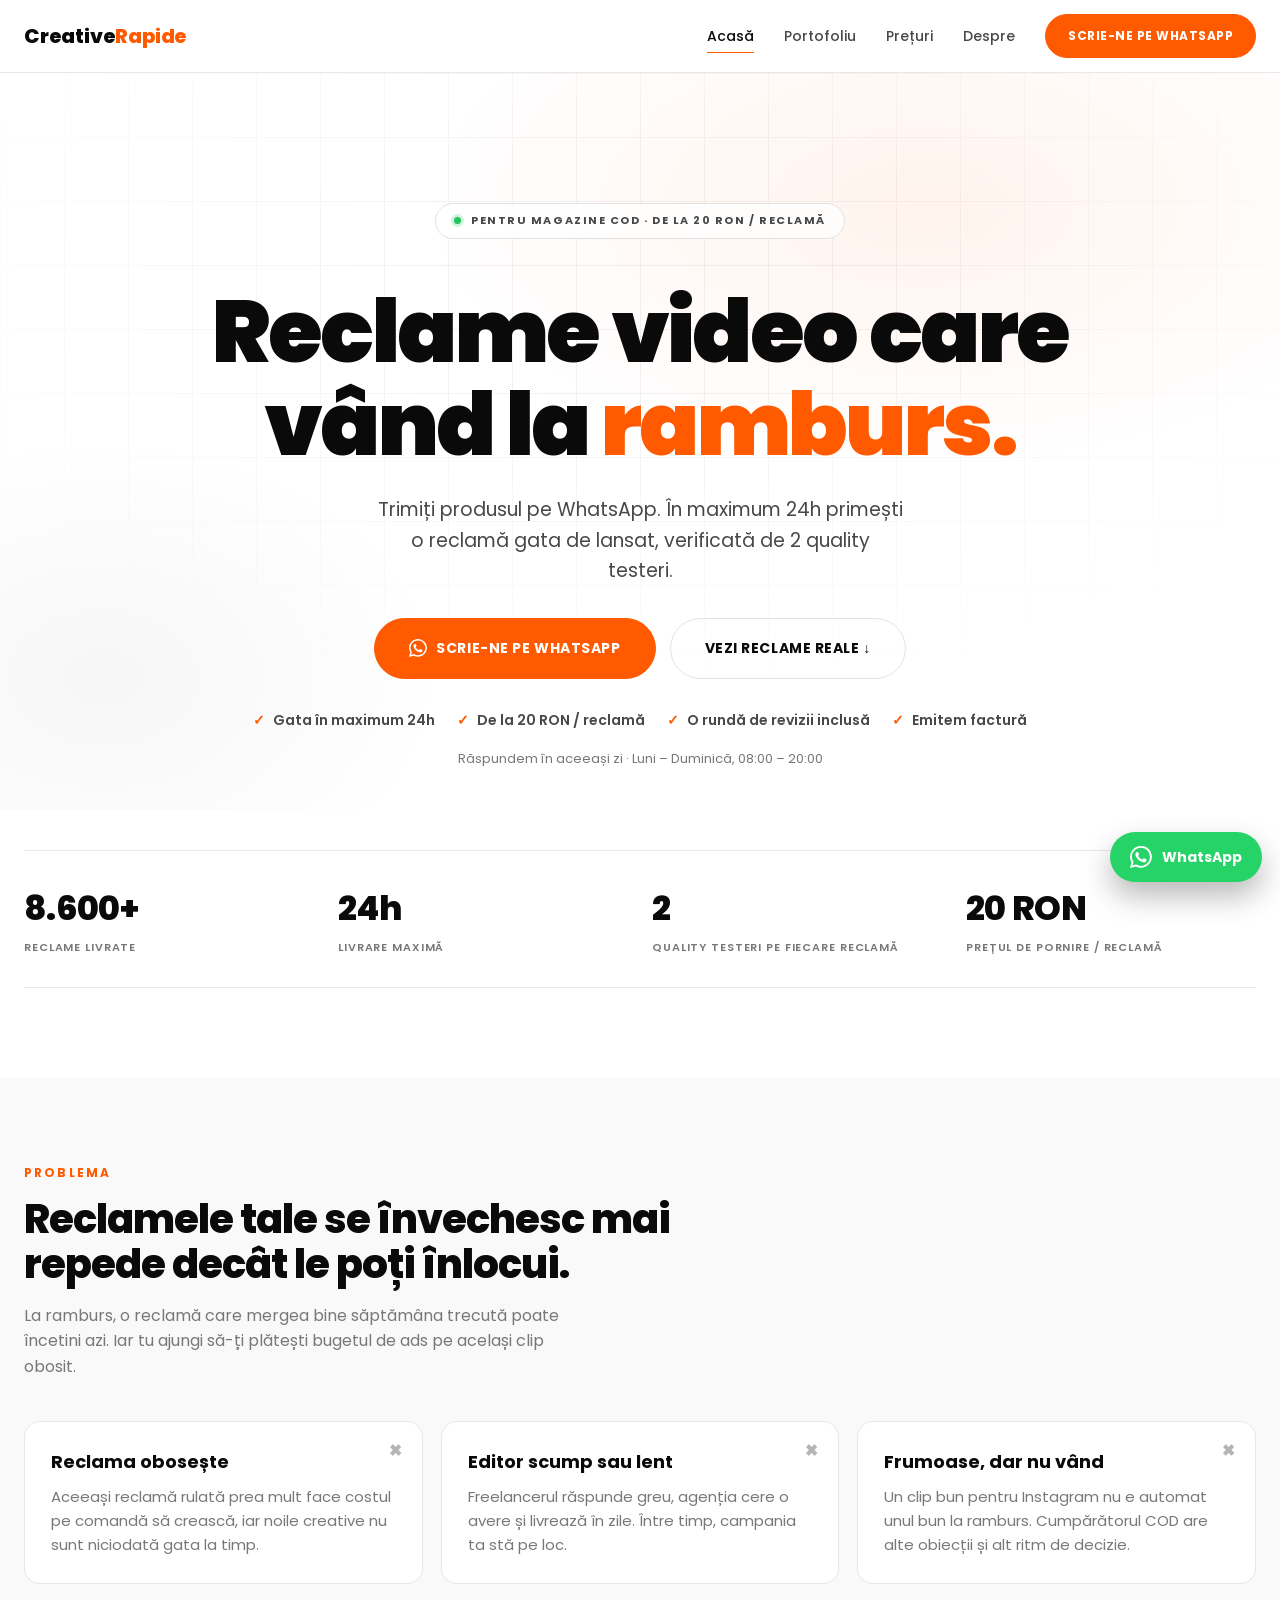
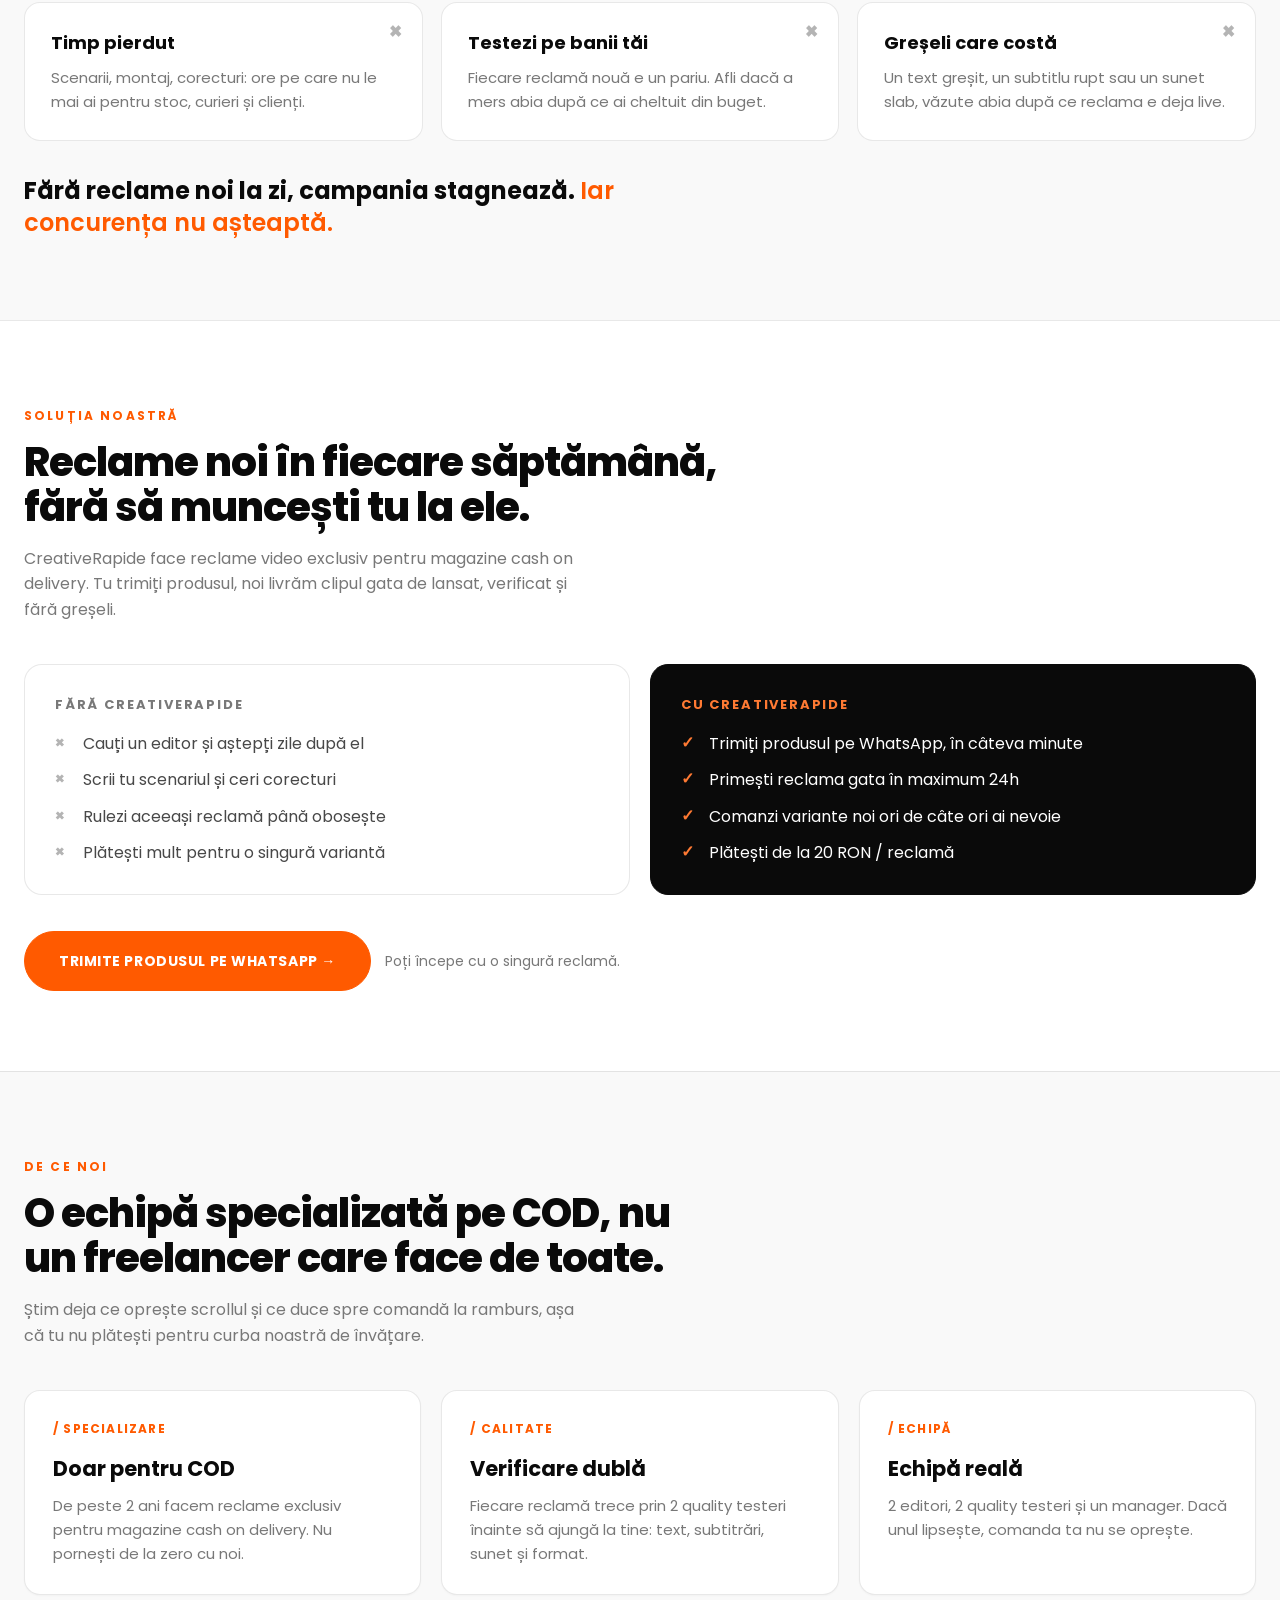
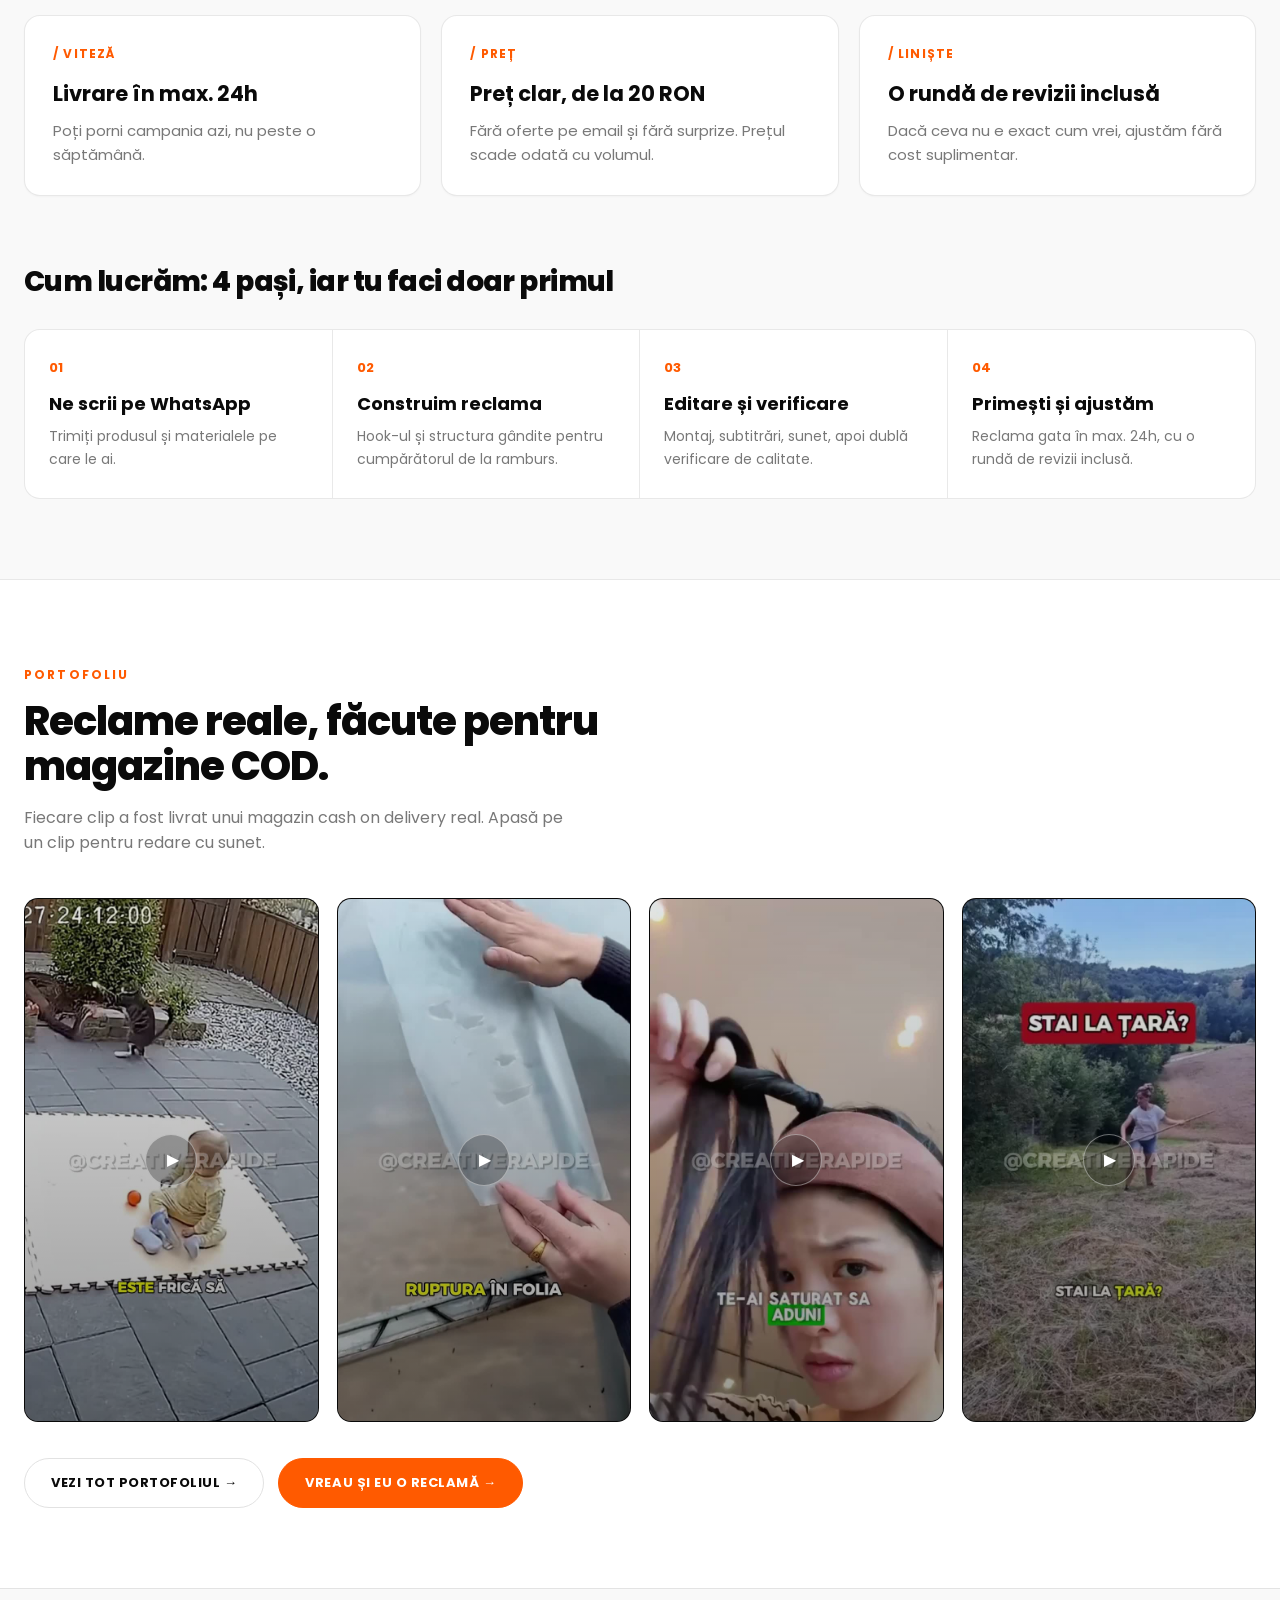
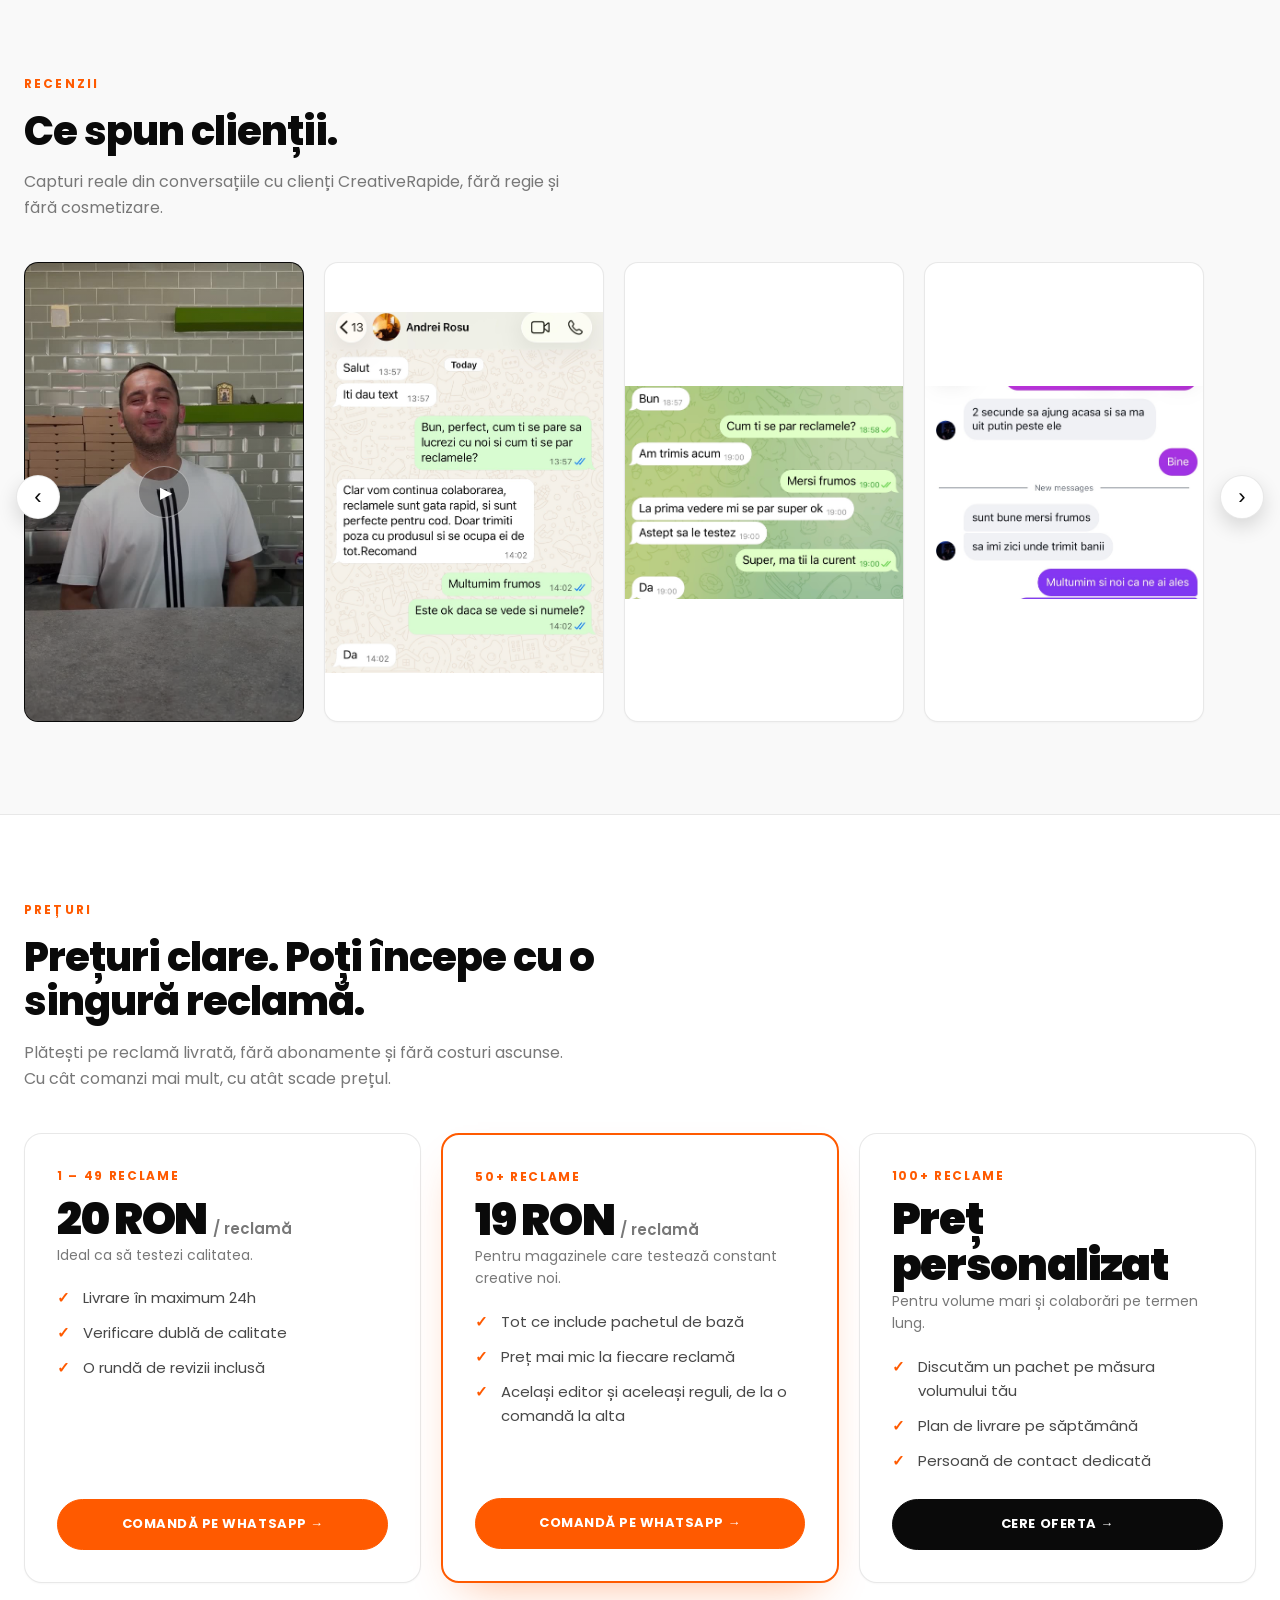
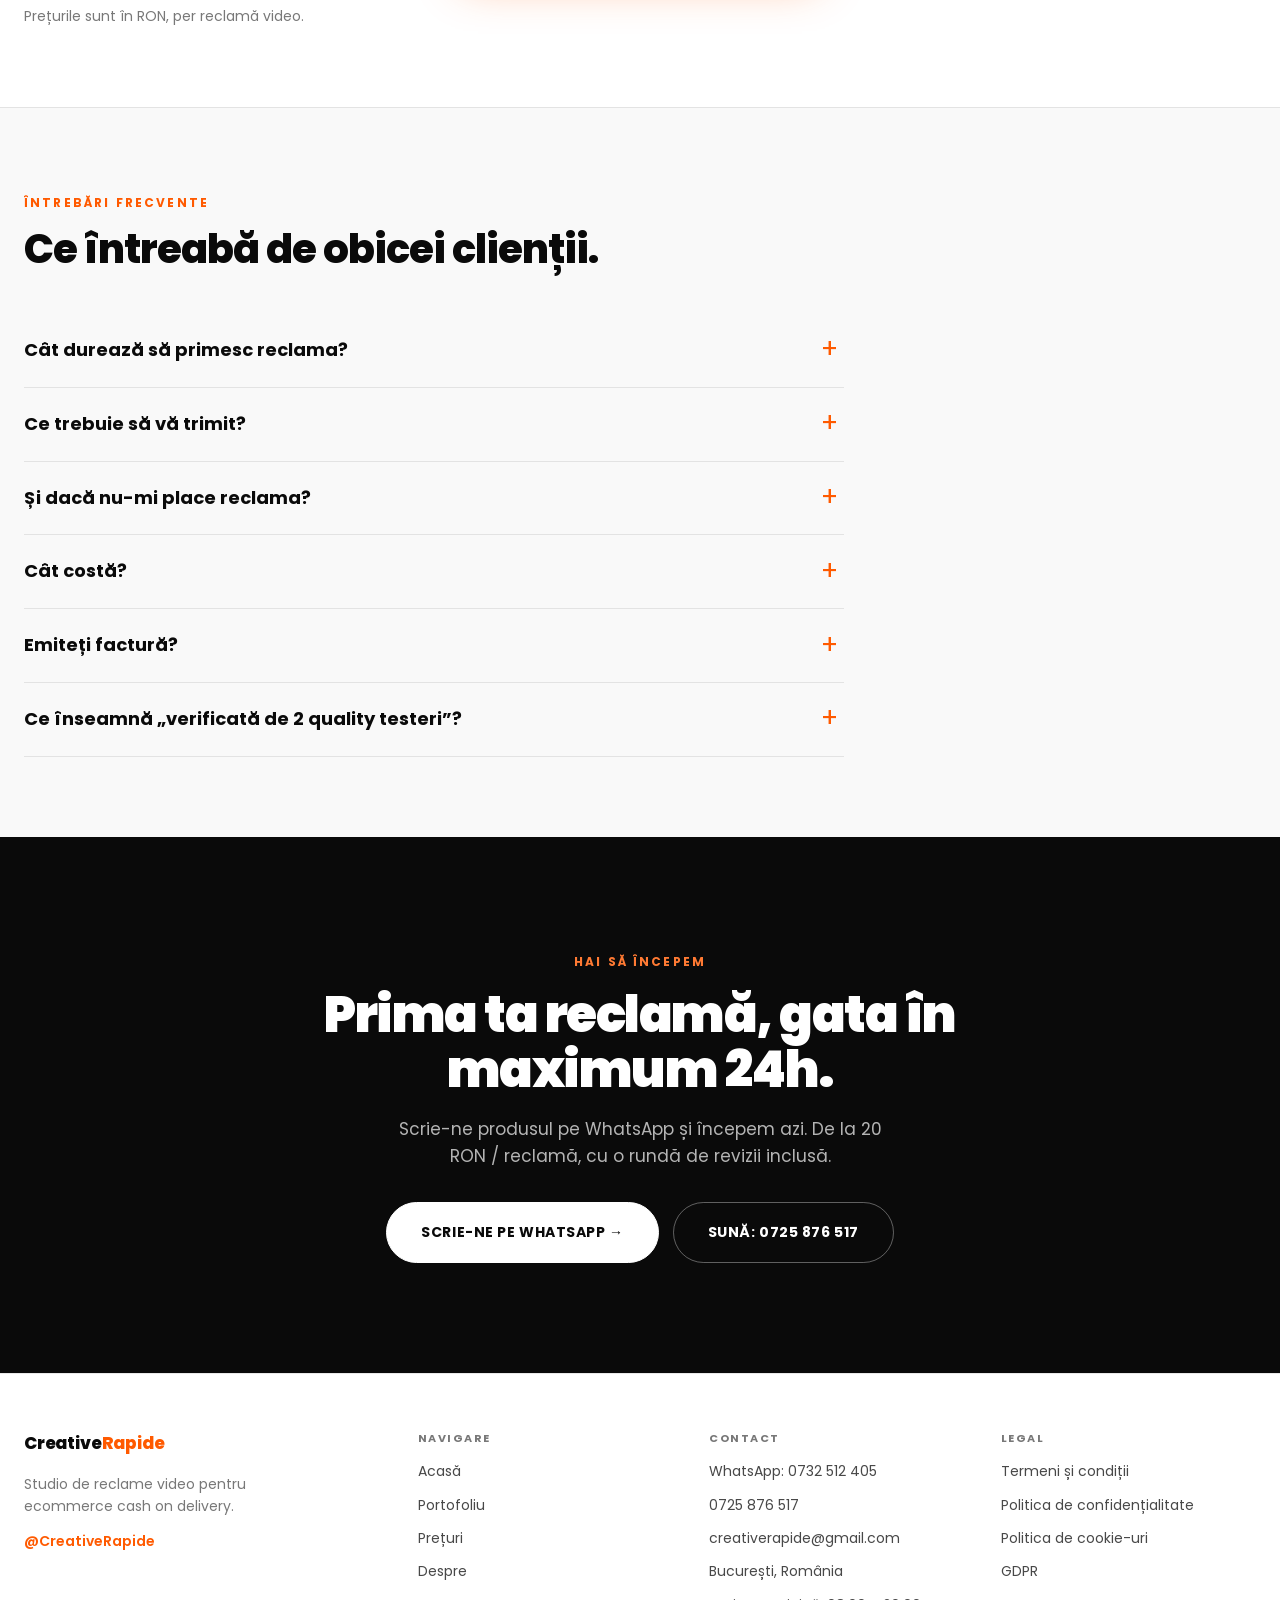
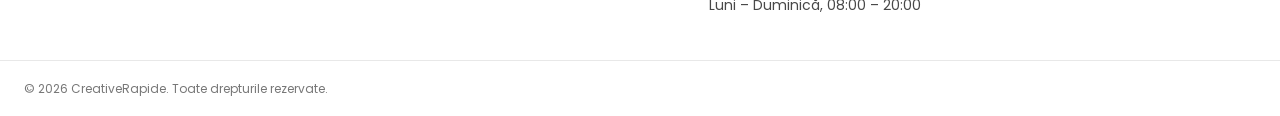
==== index.html @ d1b7a321 "Switch WhatsApp number to 0732 512 405 Co-Authored-By: Claude Sonnet 5.5 <noreply@anthropic.com> Cla" ====
<!doctype html>
<html lang="ro">
<head>
<meta charset="utf-8">
<meta name="viewport" content="width=device-width, initial-scale=1">
<meta name="color-scheme" content="light">
<title>Reclame video pentru magazine COD, gata în 24h, de la 20 RON — CreativeRapide</title>
<meta name="description" content="Reclame video făcute exclusiv pentru magazine cash on delivery. Trimiți produsul pe WhatsApp, primești reclama în maximum 24h, verificată de 2 quality testeri. De la 20 RON / reclamă.">
<link rel="canonical" href="https://creativerapide.ro/">
<meta property="og:type" content="website">
<meta property="og:locale" content="ro_RO">
<meta property="og:site_name" content="CreativeRapide">
<meta property="og:url" content="https://creativerapide.ro/">
<meta property="og:title" content="Reclame video care vând la ramburs — gata în 24h, de la 20 RON">
<meta property="og:description" content="Trimiți produsul pe WhatsApp, primești reclama în maximum 24h, verificată de 2 quality testeri. De la 20 RON / reclamă.">
<meta property="og:image" content="https://creativerapide.ro/og-image.png">
<meta property="og:image:width" content="1200">
<meta property="og:image:height" content="630">
<meta name="twitter:card" content="summary_large_image">
<meta name="twitter:title" content="Reclame video care vând la ramburs — gata în 24h, de la 20 RON">
<meta name="twitter:description" content="Trimiți produsul pe WhatsApp, primești reclama în maximum 24h, verificată de 2 quality testeri. De la 20 RON / reclamă.">
<meta name="twitter:image" content="https://creativerapide.ro/og-image.png">
<link rel="icon" type="image/png" href="favicon.png">
<link rel="preconnect" href="https://fonts.googleapis.com">
<link rel="preconnect" href="https://fonts.gstatic.com" crossorigin>
<link href="https://fonts.googleapis.com/css2?family=Poppins:ital,wght@0,300;0,400;0,500;0,600;0,700;0,800;0,900;1,400&display=swap" rel="stylesheet">
<link rel="stylesheet" href="styles.css">
<script type="application/ld+json">
{"@context":"https://schema.org","@type":"ProfessionalService","name":"CreativeRapide","url":"https://creativerapide.ro/","telephone":"+40732512405","email":"creativerapide@gmail.com","areaServed":"RO","description":"Reclame video pentru magazine online cash on delivery.","address":{"@type":"PostalAddress","addressLocality":"București","addressCountry":"RO"},"makesOffer":{"@type":"Offer","name":"Reclamă video pentru ecommerce COD","price":"20","priceCurrency":"RON"}}
</script>
<style>
/* ===== Pagina de conversie: completări peste styles.css ===== */
.btn-accent{background:var(--accent);color:#fff;border-color:var(--accent)}
.btn-accent:hover{background:var(--accent-hi);border-color:var(--accent-hi);color:#fff;transform:translateY(-2px);box-shadow:0 16px 34px rgba(255,90,0,.32)}
.btn-lg{padding:18px 34px;font-size:14px}
.wa-ico{width:18px;height:18px;flex:none;fill:currentColor}
.promise-pills{display:flex;flex-wrap:wrap;gap:10px 22px;justify-content:center;margin:30px auto 0;padding:0;list-style:none;max-width:860px}
.promise-pills li{font-size:14px;font-weight:600;color:var(--ink-soft);display:flex;align-items:center;gap:8px}
.promise-pills li::before{content:"✓";color:var(--accent);font-weight:800}
.hero-note{margin:18px 0 0;font-size:13px;color:var(--muted)}

.pain-grid{display:grid;grid-template-columns:repeat(3,1fr);gap:18px}
@media(max-width:900px){.pain-grid{grid-template-columns:1fr 1fr}}
@media(max-width:600px){.pain-grid{grid-template-columns:1fr}}
.pain{background:var(--card);border:1px solid var(--line-soft);border-radius:16px;padding:26px;position:relative}
.pain::before{content:"×";position:absolute;top:18px;right:20px;font-weight:800;font-size:22px;color:var(--g3);line-height:1}
.pain h3{font-weight:700;font-size:18px;margin:0 0 8px;color:var(--ink);padding-right:24px}
.pain p{margin:0;color:var(--muted);font-size:15px}
.pain-close{margin:34px 0 0;font-weight:700;font-size:clamp(19px,2.4vw,24px);line-height:1.35;color:var(--ink);max-width:40ch}
.pain-close b{color:var(--accent)}

.compare{display:grid;grid-template-columns:1fr 1fr;gap:20px;margin-top:8px}
@media(max-width:760px){.compare{grid-template-columns:1fr}}
.compare .col{border-radius:18px;padding:30px;border:1px solid var(--line-soft);background:var(--card)}
.compare .col h3{margin:0 0 16px;font-size:13px;font-weight:700;letter-spacing:.14em;text-transform:uppercase;color:var(--muted)}
.compare .col.good{background:var(--ink);border-color:var(--ink)}
.compare .col.good h3{color:var(--accent-hi)}
.compare ul{list-style:none;margin:0;padding:0;display:flex;flex-direction:column;gap:13px}
.compare li{padding-left:28px;position:relative;font-size:16px;color:var(--ink-soft);line-height:1.45}
.compare li::before{content:"×";position:absolute;left:0;top:-1px;font-weight:800;color:var(--g3)}
.compare .good li{color:#fff}
.compare .good li::before{content:"✓";color:var(--accent-hi)}
.cta-row{margin-top:36px;display:flex;flex-wrap:wrap;gap:14px;align-items:center}

.sub-head{font-weight:800;letter-spacing:-.02em;font-size:clamp(22px,2.6vw,28px);margin:64px 0 24px;color:var(--ink)}

.price-grid{display:grid;grid-template-columns:repeat(3,1fr);gap:20px;align-items:stretch}
@media(max-width:900px){.price-grid{grid-template-columns:1fr}}
.price{background:var(--card);border:1px solid var(--line-soft);border-radius:18px;padding:32px;display:flex;flex-direction:column;box-shadow:0 1px 2px rgba(10,10,10,.03)}
.price.feat{border:2px solid var(--accent);box-shadow:0 20px 44px -22px rgba(255,90,0,.45)}
.price .tag{font-size:12px;font-weight:700;letter-spacing:.14em;text-transform:uppercase;color:var(--accent)}
.price .amt{font-weight:900;font-size:clamp(34px,4vw,44px);letter-spacing:-.03em;margin:10px 0 2px;color:var(--ink);line-height:1.05}
.price .amt small{font-size:15px;font-weight:600;color:var(--muted);letter-spacing:0}
.price .for{color:var(--muted);font-size:14px;margin:0 0 20px}
.price ul{list-style:none;margin:0 0 26px;padding:0;display:flex;flex-direction:column;gap:11px;flex:1}
.price li{padding-left:26px;position:relative;font-size:15px;color:var(--ink-soft)}
.price li::before{content:"✓";position:absolute;left:0;color:var(--accent);font-weight:800}
.price .btn{justify-content:center}
.price-note{margin:22px 0 0;font-size:14px;color:var(--muted)}

.faq{max-width:820px}
.faq details{border-bottom:1px solid var(--line-soft);padding:0}
.faq summary{cursor:pointer;list-style:none;padding:22px 40px 22px 0;font-weight:700;font-size:18px;position:relative;color:var(--ink)}
.faq summary::-webkit-details-marker{display:none}
.faq summary::after{content:"+";position:absolute;right:6px;top:50%;transform:translateY(-50%);font-size:26px;font-weight:400;color:var(--accent);transition:transform .25s var(--ease)}
.faq details[open] summary::after{transform:translateY(-50%) rotate(45deg)}
.faq details p{margin:0 0 22px;color:var(--ink-soft);font-size:16px;max-width:64ch}

.wa-float{position:fixed;right:18px;bottom:18px;z-index:60;display:flex;align-items:center;gap:10px;
  background:#25D366;color:#fff;border-radius:999px;padding:14px 20px;font-weight:700;font-size:14px;
  box-shadow:0 14px 30px rgba(0,0,0,.28);transition:transform .25s var(--ease),box-shadow .25s var(--ease)}
.wa-float:hover{transform:translateY(-3px);box-shadow:0 18px 36px rgba(0,0,0,.34)}
.wa-float svg{width:22px;height:22px;fill:#fff;flex:none}
@media(max-width:560px){.wa-float span{display:none}.wa-float{padding:15px}}
@media print{.wa-float{display:none}}
</style>
</head>
<body>

<div class="progress-bar"></div>

<header>
  <div class="wrap nav">
    <a class="brand" href="index.html">Creative<b>Rapide</b></a>
    <input type="checkbox" id="nav-toggle" class="nav-toggle">
    <label for="nav-toggle" class="nav-burger" aria-label="Deschide meniul"><span></span><span></span><span></span></label>
    <nav class="nav-links">
      <a class="active" href="index.html">Acasă</a>
      <a href="portofoliu.html">Portofoliu</a>
      <a href="#preturi">Prețuri</a>
      <a href="despre.html">Despre</a>
      <a class="btn btn-accent" href="https://wa.me/40732512405?text=Salut!%20Vreau%20reclame%20video%20pentru%20magazinul%20meu." target="_blank" rel="noopener">Scrie-ne pe WhatsApp</a>
    </nav>
  </div>
</header>

<!-- HERO -->
<section class="hero" style="border-top:none">
  <div class="hero-grid-bg" aria-hidden="true"></div>
  <div class="hero-glow" aria-hidden="true"></div>
  <div class="wrap">
    <span class="chip fade-in-up d1"><span class="chip-dot"></span><span class="chip-text">Pentru magazine COD · de la 20 RON / reclamă</span></span>
    <h1 class="split-h1">
      <span class="line"><span class="inner">Reclame video care</span></span>
      <span class="line"><span class="inner">vând la <span class="accent">ramburs.</span></span></span>
    </h1>
    <p class="lede fade-in-up d2">Trimiți produsul pe WhatsApp. În maximum 24h primești o reclamă gata de lansat, verificată de 2 quality testeri.</p>
    <div class="hero-cta fade-in-up d3">
      <a class="btn btn-accent btn-lg" href="https://wa.me/40732512405?text=Salut!%20Vreau%20reclame%20video%20pentru%20magazinul%20meu." target="_blank" rel="noopener">
        <svg class="wa-ico" viewBox="0 0 24 24" aria-hidden="true"><path d="M20.5 3.5A11.8 11.8 0 0 0 12 0C5.4 0 .1 5.3.1 11.9c0 2.1.6 4.1 1.6 5.9L0 24l6.4-1.7a11.9 11.9 0 0 0 5.6 1.4c6.6 0 11.9-5.3 11.9-11.9 0-3.2-1.2-6.2-3.4-8.3zM12 21.7c-1.8 0-3.5-.5-5-1.4l-.4-.2-3.8 1 1-3.7-.2-.4a9.8 9.8 0 0 1-1.5-5.2C2.1 6.4 6.5 2 12 2c2.6 0 5.1 1 6.9 2.9a9.7 9.7 0 0 1 2.9 6.9c0 5.4-4.4 9.9-9.8 9.9zm5.4-7.4c-.3-.1-1.8-.9-2-1-.3-.1-.5-.1-.7.1l-1 1.2c-.2.2-.4.2-.7.1a8 8 0 0 1-4-3.5c-.3-.5.3-.5.9-1.6.1-.2 0-.4 0-.5l-.9-2.1c-.2-.5-.5-.5-.7-.5h-.6c-.2 0-.5.1-.8.4-.3.3-1 1-1 2.5s1.1 2.9 1.2 3.1c.1.2 2.1 3.2 5.1 4.5 1.9.8 2.6.9 3.6.7.6-.1 1.8-.7 2-1.4.3-.7.3-1.3.2-1.4-.1-.2-.3-.3-.6-.4z"/></svg>
        Scrie-ne pe WhatsApp
      </a>
      <a class="btn btn-ghost btn-lg" href="#portofoliu">Vezi reclame reale ↓</a>
    </div>
    <ul class="promise-pills fade-in-up d4">
      <li>Gata în maximum 24h</li>
      <li>De la 20 RON / reclamă</li>
      <li>O rundă de revizii inclusă</li>
      <li>Emitem factură</li>
    </ul>
    <p class="hero-note fade-in-up d4">Răspundem în aceeași zi · Luni – Duminică, 08:00 – 20:00</p>
  </div>
</section>

<!-- TRUST -->
<section class="trust" style="border-top:none">
  <div class="wrap">
    <div class="stats-row reveal-group">
      <div><b data-count="8600" data-suffix="+">0</b><span>reclame livrate</span></div>
      <div><b data-count="24" data-suffix="h">0</b><span>livrare maximă</span></div>
      <div><b data-count="2">0</b><span>quality testeri pe fiecare reclamă</span></div>
      <div><b data-count="20" data-suffix=" RON">0</b><span>prețul de pornire / reclamă</span></div>
    </div>
  </div>
</section>

<!-- 1. PROBLEMA -->
<section id="problema" class="soft" style="border-top:none">
  <div class="wrap">
    <div class="sec-head rv">
      <span class="eyebrow">Problema</span>
      <h2>Reclamele tale se învechesc mai repede decât le poți înlocui.</h2>
      <p>La ramburs, o reclamă care mergea bine săptămâna trecută poate încetini azi. Iar tu ajungi să-ți plătești bugetul de ads pe același clip obosit.</p>
    </div>
    <div class="pain-grid reveal-group">
      <div class="pain">
        <h3>Reclama obosește</h3>
        <p>Aceeași reclamă rulată prea mult face costul pe comandă să crească, iar noile creative nu sunt niciodată gata la timp.</p>
      </div>
      <div class="pain">
        <h3>Editor scump sau lent</h3>
        <p>Freelancerul răspunde greu, agenția cere o avere și livrează în zile. Între timp, campania ta stă pe loc.</p>
      </div>
      <div class="pain">
        <h3>Frumoase, dar nu vând</h3>
        <p>Un clip bun pentru Instagram nu e automat unul bun la ramburs. Cumpărătorul COD are alte obiecții și alt ritm de decizie.</p>
      </div>
      <div class="pain">
        <h3>Timp pierdut</h3>
        <p>Scenarii, montaj, corecturi: ore pe care nu le mai ai pentru stoc, curieri și clienți.</p>
      </div>
      <div class="pain">
        <h3>Testezi pe banii tăi</h3>
        <p>Fiecare reclamă nouă e un pariu. Afli dacă a mers abia după ce ai cheltuit din buget.</p>
      </div>
      <div class="pain">
        <h3>Greșeli care costă</h3>
        <p>Un text greșit, un subtitlu rupt sau un sunet slab, văzute abia după ce reclama e deja live.</p>
      </div>
    </div>
    <p class="pain-close rv">Fără reclame noi la zi, campania stagnează. <b>Iar concurența nu așteaptă.</b></p>
  </div>
</section>

<!-- 2. SOLUTIA -->
<section id="solutia">
  <div class="wrap">
    <div class="sec-head rv">
      <span class="eyebrow">Soluția noastră</span>
      <h2>Reclame noi în fiecare săptămână, fără să muncești tu la ele.</h2>
      <p>CreativeRapide face reclame video exclusiv pentru magazine cash on delivery. Tu trimiți produsul, noi livrăm clipul gata de lansat, verificat și fără greșeli.</p>
    </div>
    <div class="compare reveal-group">
      <div class="col">
        <h3>Fără CreativeRapide</h3>
        <ul>
          <li>Cauți un editor și aștepți zile după el</li>
          <li>Scrii tu scenariul și ceri corecturi</li>
          <li>Rulezi aceeași reclamă până obosește</li>
          <li>Plătești mult pentru o singură variantă</li>
        </ul>
      </div>
      <div class="col good">
        <h3>Cu CreativeRapide</h3>
        <ul>
          <li>Trimiți produsul pe WhatsApp, în câteva minute</li>
          <li>Primești reclama gata în maximum 24h</li>
          <li>Comanzi variante noi ori de câte ori ai nevoie</li>
          <li>Plătești de la 20 RON / reclamă</li>
        </ul>
      </div>
    </div>
    <div class="cta-row rv">
      <a class="btn btn-accent btn-lg" href="https://wa.me/40732512405?text=Salut!%20Vreau%20reclame%20video%20pentru%20magazinul%20meu." target="_blank" rel="noopener">Trimite produsul pe WhatsApp →</a>
      <span style="font-size:14px;color:var(--muted)">Poți începe cu o singură reclamă.</span>
    </div>
  </div>
</section>

<!-- 3. DE CE NOI + CUM LUCRAM -->
<section id="de-ce-noi" class="soft">
  <div class="wrap">
    <div class="sec-head rv">
      <span class="eyebrow">De ce noi</span>
      <h2>O echipă specializată pe COD, nu un freelancer care face de toate.</h2>
      <p>Știm deja ce oprește scrollul și ce duce spre comandă la ramburs, așa că tu nu plătești pentru curba noastră de învățare.</p>
    </div>
    <div class="why reveal-group">
      <div class="item">
        <div class="ico">/ specializare</div>
        <h3>Doar pentru COD</h3>
        <p>De peste 2 ani facem reclame exclusiv pentru magazine cash on delivery. Nu pornești de la zero cu noi.</p>
      </div>
      <div class="item">
        <div class="ico">/ calitate</div>
        <h3>Verificare dublă</h3>
        <p>Fiecare reclamă trece prin 2 quality testeri înainte să ajungă la tine: text, subtitrări, sunet și format.</p>
      </div>
      <div class="item">
        <div class="ico">/ echipă</div>
        <h3>Echipă reală</h3>
        <p>2 editori, 2 quality testeri și un manager. Dacă unul lipsește, comanda ta nu se oprește.</p>
      </div>
      <div class="item">
        <div class="ico">/ viteză</div>
        <h3>Livrare în max. 24h</h3>
        <p>Poți porni campania azi, nu peste o săptămână.</p>
      </div>
      <div class="item">
        <div class="ico">/ preț</div>
        <h3>Preț clar, de la 20 RON</h3>
        <p>Fără oferte pe email și fără surprize. Prețul scade odată cu volumul.</p>
      </div>
      <div class="item">
        <div class="ico">/ liniște</div>
        <h3>O rundă de revizii inclusă</h3>
        <p>Dacă ceva nu e exact cum vrei, ajustăm fără cost suplimentar.</p>
      </div>
    </div>

    <h3 class="sub-head rv">Cum lucrăm: 4 pași, iar tu faci doar primul</h3>
    <div class="steps reveal-group">
      <div class="step"><div class="n">01</div><h3>Ne scrii pe WhatsApp</h3><p>Trimiți produsul și materialele pe care le ai.</p></div>
      <div class="step"><div class="n">02</div><h3>Construim reclama</h3><p>Hook-ul și structura gândite pentru cumpărătorul de la ramburs.</p></div>
      <div class="step"><div class="n">03</div><h3>Editare și verificare</h3><p>Montaj, subtitrări, sunet, apoi dublă verificare de calitate.</p></div>
      <div class="step"><div class="n">04</div><h3>Primești și ajustăm</h3><p>Reclama gata în max. 24h, cu o rundă de revizii inclusă.</p></div>
    </div>
  </div>
</section>

<!-- 4. PORTOFOLIU -->
<section id="portofoliu">
  <div class="wrap">
    <div class="sec-head rv">
      <span class="eyebrow">Portofoliu</span>
      <h2>Reclame reale, făcute pentru magazine COD.</h2>
      <p>Fiecare clip a fost livrat unui magazin cash on delivery real. Apasă pe un clip pentru redare cu sunet.</p>
    </div>
    <div class="grid reveal-group" id="gallery-home">
      <div class="card" data-clip="1"></div>
      <div class="card" data-clip="2"></div>
      <div class="card" data-clip="3"></div>
      <div class="card" data-clip="4"></div>
    </div>
    <div class="sec-foot cta-row">
      <a class="btn btn-ghost" href="portofoliu.html">Vezi tot portofoliul →</a>
      <a class="btn btn-accent" href="https://wa.me/40732512405?text=Salut!%20Vreau%20reclame%20video%20pentru%20magazinul%20meu." target="_blank" rel="noopener">Vreau și eu o reclamă →</a>
    </div>
  </div>
</section>

<!-- RECENZII -->
<section id="recenzii" class="soft">
  <div class="wrap">
    <div class="sec-head rv">
      <span class="eyebrow">Recenzii</span>
      <h2>Ce spun clienții.</h2>
      <p>Capturi reale din conversațiile cu clienți CreativeRapide, fără regie și fără cosmetizare.</p>
    </div>
    <div class="reviews-carousel rv">
      <div class="reviews-track" id="reviews-track">
        <div class="review-slide"><div class="card review-video-card" data-review="1"></div></div>
        <div class="review-slide"><div class="review-shot"><img src="recenzii/image00003.jpeg" alt="Recenzie de la Andrei Rosu, pe Instagram: reclamele sunt gata rapid și sunt perfecte pentru COD, recomandă colaborarea" loading="lazy"></div></div>
        <div class="review-slide"><div class="review-shot"><img src="recenzii/image00002.jpeg" alt="Mesaj client: reclamele arată super ok la prima vedere" loading="lazy"></div></div>
        <div class="review-slide"><div class="review-shot"><img src="recenzii/image00004.jpeg" alt="Mesaj client: reclamele sunt bune, mulțumește pentru colaborare" loading="lazy"></div></div>
      </div>
      <button class="carousel-btn prev" aria-label="Recenzia anterioară">‹</button>
      <button class="carousel-btn next" aria-label="Recenzia următoare">›</button>
    </div>
  </div>
</section>

<!-- PRETURI -->
<section id="preturi">
  <div class="wrap">
    <div class="sec-head rv">
      <span class="eyebrow">Prețuri</span>
      <h2>Prețuri clare. Poți începe cu o singură reclamă.</h2>
      <p>Plătești pe reclamă livrată, fără abonamente și fără costuri ascunse. Cu cât comanzi mai mult, cu atât scade prețul.</p>
    </div>
    <div class="price-grid reveal-group">
      <div class="price">
        <span class="tag">1 – 49 reclame</span>
        <div class="amt">20 RON <small>/ reclamă</small></div>
        <p class="for">Ideal ca să testezi calitatea.</p>
        <ul>
          <li>Livrare în maximum 24h</li>
          <li>Verificare dublă de calitate</li>
          <li>O rundă de revizii inclusă</li>
        </ul>
        <a class="btn btn-accent" href="https://wa.me/40732512405?text=Salut!%20Vreau%20s%C4%83%20comand%20reclame%20(1-49)." target="_blank" rel="noopener">Comandă pe WhatsApp →</a>
      </div>
      <div class="price feat">
        <span class="tag">50+ reclame</span>
        <div class="amt">19 RON <small>/ reclamă</small></div>
        <p class="for">Pentru magazinele care testează constant creative noi.</p>
        <ul>
          <li>Tot ce include pachetul de bază</li>
          <li>Preț mai mic la fiecare reclamă</li>
          <li>Același editor și aceleași reguli, de la o comandă la alta</li>
        </ul>
        <a class="btn btn-accent" href="https://wa.me/40732512405?text=Salut!%20Vreau%20s%C4%83%20comand%2050%2B%20reclame." target="_blank" rel="noopener">Comandă pe WhatsApp →</a>
      </div>
      <div class="price">
        <span class="tag">100+ reclame</span>
        <div class="amt">Preț personalizat</div>
        <p class="for">Pentru volume mari și colaborări pe termen lung.</p>
        <ul>
          <li>Discutăm un pachet pe măsura volumului tău</li>
          <li>Plan de livrare pe săptămână</li>
          <li>Persoană de contact dedicată</li>
        </ul>
        <a class="btn btn-dark" href="https://wa.me/40732512405?text=Salut!%20Vreau%20un%20pachet%20pentru%20100%2B%20reclame." target="_blank" rel="noopener">Cere oferta →</a>
      </div>
    </div>
    <p class="price-note rv">Prețurile sunt în RON, per reclamă video.</p>
  </div>
</section>

<!-- FAQ -->
<section id="intrebari" class="soft">
  <div class="wrap">
    <div class="sec-head rv">
      <span class="eyebrow">Întrebări frecvente</span>
      <h2>Ce întreabă de obicei clienții.</h2>
    </div>
    <div class="faq rv">
      <details>
        <summary>Cât durează să primesc reclama?</summary>
        <p>În maximum 24h de la momentul în care ne trimiți produsul și materialele. Dacă ai nevoie de mai multe reclame odată, stabilim împreună un plan de livrare.</p>
      </details>
      <details>
        <summary>Ce trebuie să vă trimit?</summary>
        <p>Produsul și materialele pe care le ai: poze, clipuri, o scurtă descriere și oferta ta. Restul, de la hook la montaj, e treaba noastră.</p>
      </details>
      <details>
        <summary>Și dacă nu-mi place reclama?</summary>
        <p>Fiecare reclamă include o rundă de revizii. Ne spui ce vrei schimbat și ajustăm, fără cost suplimentar.</p>
      </details>
      <details>
        <summary>Cât costă?</summary>
        <p>20 RON pe reclamă la 1–49 de reclame, 19 RON pe reclamă de la 50 în sus, iar pentru peste 100 de reclame discutăm un preț personalizat.</p>
      </details>
      <details>
        <summary>Emiteți factură?</summary>
        <p>Da, pentru fiecare comandă emitem factură.</p>
      </details>
      <details>
        <summary>Ce înseamnă „verificată de 2 quality testeri”?</summary>
        <p>Înainte să ajungă la tine, fiecare reclamă este verificată de două persoane: text, subtitrări, sunet și format. Așa reduci riscul să descoperi greșeli după ce reclama e deja live.</p>
      </details>
    </div>
  </div>
</section>

<!-- FINAL CTA -->
<section class="final">
  <div class="wrap rv">
    <span class="eyebrow">Hai să începem</span>
    <h2>Prima ta reclamă, gata în maximum 24h.</h2>
    <p>Scrie-ne produsul pe WhatsApp și începem azi. De la 20 RON / reclamă, cu o rundă de revizii inclusă.</p>
    <div class="hero-cta">
      <a class="btn btn-dark btn-lg" href="https://wa.me/40732512405?text=Salut!%20Vreau%20reclame%20video%20pentru%20magazinul%20meu." target="_blank" rel="noopener">Scrie-ne pe WhatsApp →</a>
      <a class="btn btn-ghost btn-lg" href="tel:+40725876517">Sună: 0725 876 517</a>
    </div>
  </div>
</section>

<footer>
  <div class="wrap footer-grid">
    <div class="footer-col footer-brand">
      <span class="brand">Creative<b style="color:var(--accent)">Rapide</b></span>
      <p>Studio de reclame video pentru ecommerce cash on delivery.</p>
      <a class="footer-ig" href="https://instagram.com/CreativeRapide" target="_blank" rel="noopener">@CreativeRapide</a>
    </div>
    <div class="footer-col">
      <span class="footer-h">Navigare</span>
      <a href="index.html">Acasă</a>
      <a href="portofoliu.html">Portofoliu</a>
      <a href="#preturi">Prețuri</a>
      <a href="despre.html">Despre</a>
    </div>
    <div class="footer-col">
      <span class="footer-h">Contact</span>
      <a href="https://wa.me/40732512405" target="_blank" rel="noopener">WhatsApp: 0732 512 405</a>
      <a href="tel:+40725876517">0725 876 517</a>
      <a href="mailto:creativerapide@gmail.com">creativerapide@gmail.com</a>
      <span class="footer-text">București, România</span>
      <span class="footer-text">Luni – Duminică, 08:00 – 20:00</span>
    </div>
    <div class="footer-col">
      <span class="footer-h">Legal</span>
      <a href="termeni.html">Termeni și condiții</a>
      <a href="confidentialitate.html">Politica de confidențialitate</a>
      <a href="cookie-uri.html">Politica de cookie-uri</a>
      <a href="gdpr.html">GDPR</a>
    </div>
  </div>
  <div class="foot-bottom">© 2026 CreativeRapide. Toate drepturile rezervate.</div>
</footer>

<a class="wa-float" href="https://wa.me/40732512405?text=Salut!%20Vreau%20reclame%20video%20pentru%20magazinul%20meu." target="_blank" rel="noopener" aria-label="Scrie-ne pe WhatsApp">
  <svg viewBox="0 0 24 24" aria-hidden="true"><path d="M20.5 3.5A11.8 11.8 0 0 0 12 0C5.4 0 .1 5.3.1 11.9c0 2.1.6 4.1 1.6 5.9L0 24l6.4-1.7a11.9 11.9 0 0 0 5.6 1.4c6.6 0 11.9-5.3 11.9-11.9 0-3.2-1.2-6.2-3.4-8.3zM12 21.7c-1.8 0-3.5-.5-5-1.4l-.4-.2-3.8 1 1-3.7-.2-.4a9.8 9.8 0 0 1-1.5-5.2C2.1 6.4 6.5 2 12 2c2.6 0 5.1 1 6.9 2.9a9.7 9.7 0 0 1 2.9 6.9c0 5.4-4.4 9.9-9.8 9.9zm5.4-7.4c-.3-.1-1.8-.9-2-1-.3-.1-.5-.1-.7.1l-1 1.2c-.2.2-.4.2-.7.1a8 8 0 0 1-4-3.5c-.3-.5.3-.5.9-1.6.1-.2 0-.4 0-.5l-.9-2.1c-.2-.5-.5-.5-.7-.5h-.6c-.2 0-.5.1-.8.4-.3.3-1 1-1 2.5s1.1 2.9 1.2 3.1c.1.2 2.1 3.2 5.1 4.5 1.9.8 2.6.9 3.6.7.6-.1 1.8-.7 2-1.4.3-.7.3-1.3.2-1.4-.1-.2-.3-.3-.6-.4z"/></svg>
  <span>WhatsApp</span>
</a>

<script src="nav.js"></script>
<script src="gallery.js"></script>
<script src="interactions.js"></script>
</body>
</html>
---- styles.css ----
/* =====================================================================
   CreativeRapide — stylesheet comun (homepage + portofoliu + despre)
   ===================================================================== */
:root{
  --bg:#FFFFFF;
  --bg-soft:#F9F9F9;
  --card:#FFFFFF;
  --line:rgba(10,10,10,.14);
  --line-soft:rgba(10,10,10,.09);
  --g1:#F2F2F2;
  --g2:#E2E2E2;
  --g3:#B4B4B4;
  --accent:#FF5A00;
  --accent-hi:#FF7A33;
  --ink:#0A0A0A;
  --ink-soft:#484848;
  --muted:#787878;
  --display:"Poppins",sans-serif;
  --body:"Poppins",sans-serif;
  --mono:"Poppins",sans-serif;
  --ease:cubic-bezier(.16,1,.3,1);
  --maxw:1320px;
}
*{box-sizing:border-box}
html{scroll-behavior:smooth}
body{
  margin:0;background:var(--bg);color:var(--ink);
  font-family:var(--body);font-size:17px;line-height:1.6;font-weight:400;
  -webkit-font-smoothing:antialiased;
}
a{color:inherit;text-decoration:none}
img,video{display:block;max-width:100%}
.wrap{max-width:var(--maxw);margin:0 auto;padding:0 24px;position:relative;z-index:1}
.eyebrow{
  font-family:var(--mono);font-size:12px;font-weight:700;letter-spacing:.18em;
  text-transform:uppercase;color:var(--accent);
}
b{font-weight:600}
::selection{background:var(--ink);color:#fff}

/* ---- progress bar ---- */
.progress-bar{position:fixed;top:0;left:0;right:0;height:3px;background:var(--accent);transform-origin:left;transform:scaleX(0);z-index:9000}

/* ---- header ---- */
header{
  position:sticky;top:0;z-index:50;
  backdrop-filter:blur(10px);
  background:rgba(255,255,255,.86);
  border-bottom:1px solid var(--line-soft);
  transition:box-shadow .4s var(--ease);
}
header.scrolled{box-shadow:0 16px 34px -24px rgba(10,10,10,.35)}
.nav{display:flex;align-items:center;justify-content:space-between;height:72px}
.brand{font-family:var(--display);font-weight:800;font-size:20px;letter-spacing:-.01em;color:var(--ink)}
.brand b{color:var(--accent);font-weight:800}
.nav-links{display:flex;gap:30px;align-items:center}
.nav-links a:not(.btn){color:var(--ink-soft);font-size:14px;font-weight:500;position:relative;padding:4px 0}
.nav-links a:not(.btn)::after{content:"";position:absolute;left:0;right:100%;bottom:-2px;height:1px;background:var(--accent);transition:right .25s ease}
.nav-links a:not(.btn):hover{color:var(--ink)}
.nav-links a:not(.btn):hover::after{right:0}
.nav-links a.active:not(.btn){color:var(--ink)}
.nav-links a.active:not(.btn)::after{right:0}
.btn{
  display:inline-flex;align-items:center;gap:9px;
  font-family:var(--body);font-weight:700;font-size:13px;
  letter-spacing:.04em;text-transform:uppercase;
  padding:14px 26px;border-radius:999px;cursor:pointer;border:1.5px solid transparent;
  transition:transform .3s var(--ease),background .3s var(--ease),color .3s var(--ease),border-color .3s var(--ease),box-shadow .3s var(--ease);
  white-space:nowrap;
}
.btn-dark{background:var(--ink);color:#fff;border-color:var(--ink)}
.btn-dark:hover{background:var(--ink-soft);color:#fff;transform:translateY(-2px);box-shadow:0 16px 34px rgba(10,10,10,.24)}
.btn-ghost{border-color:var(--g2);color:var(--ink)}
.btn-ghost:hover{border-color:var(--ink);background:var(--g1)}
.nav .btn{padding:11px 22px;font-size:12px}

/* ---- mobile nav toggle ---- */
.nav-toggle{position:absolute;width:1px;height:1px;opacity:0;pointer-events:none}
.nav-burger{display:none}
@media(max-width:760px){
  .nav-burger{
    display:flex;flex-direction:column;justify-content:center;gap:5px;
    width:36px;height:36px;cursor:pointer;flex:none;
  }
  .nav-burger span{display:block;width:100%;height:2px;background:var(--ink);transition:transform .22s ease,opacity .22s ease}
  .nav-toggle:checked ~ .nav-burger span:nth-child(1){transform:translateY(7px) rotate(45deg)}
  .nav-toggle:checked ~ .nav-burger span:nth-child(2){opacity:0}
  .nav-toggle:checked ~ .nav-burger span:nth-child(3){transform:translateY(-7px) rotate(-45deg)}
  .nav-links{
    position:fixed;top:72px;left:0;right:0;z-index:49;
    background:var(--bg);border-bottom:1px solid var(--line-soft);
    flex-direction:column;align-items:stretch;gap:0;
    max-height:0;overflow:hidden;
    box-shadow:0 16px 30px rgba(10,10,10,.1);
    transition:max-height .28s ease;
  }
  .nav-toggle:checked ~ .nav-links{max-height:80vh;overflow-y:auto}
  .nav-links a{padding:0}
  .nav-links a:not(.btn){display:block;padding:16px 24px;border-top:1px solid var(--line-soft);font-size:15px}
  .nav-links a:not(.btn):first-child{border-top:none}
  .nav-links a:not(.btn)::after{display:none}
  .nav-links .btn{margin:16px 24px}
}

/* ---- typography base ---- */
h1{
  font-family:var(--display);font-weight:900;letter-spacing:-.03em;line-height:1.06;
  font-size:clamp(38px,5.6vw,66px);margin:20px 0 0;color:var(--ink);
}
h1 .accent{color:var(--accent)}
.lede{color:var(--ink-soft);font-size:19px;max-width:44ch;margin:24px 0 32px}
.lede b{color:var(--ink)}

/* ---- split-line heading reveal ---- */
.split-h1 .line{display:block;overflow:hidden}
.split-h1 .inner{display:block;transform:translateY(110%);animation:slideUp .9s var(--ease) forwards}
.split-h1 .line:nth-child(1) .inner{animation-delay:.08s}
.split-h1 .line:nth-child(2) .inner{animation-delay:.2s}
.split-h1 .line:nth-child(3) .inner{animation-delay:.32s}
@keyframes slideUp{to{transform:translateY(0)}}

/* ---- hero background: grid lines + glow ---- */
.hero-grid-bg{position:absolute;inset:0;z-index:0;opacity:.05;pointer-events:none;
  background-image:linear-gradient(var(--ink) 1px,transparent 1px),linear-gradient(90deg,var(--ink) 1px,transparent 1px);
  background-size:64px 64px;
  -webkit-mask-image:radial-gradient(ellipse 80% 75% at 50% 30%,#000 20%,transparent 78%);
  mask-image:radial-gradient(ellipse 80% 75% at 50% 30%,#000 20%,transparent 78%);
}
.hero-glow{position:absolute;inset:0;z-index:0;pointer-events:none;
  background:
    radial-gradient(ellipse 60% 55% at 72% 18%,rgba(255,90,0,.07) 0%,transparent 65%),
    radial-gradient(ellipse 45% 55% at 8% 82%,rgba(10,10,10,.035) 0%,transparent 60%);
}

/* ---- chip badge ---- */
.chip{display:inline-flex;align-items:center;gap:10px;border:1px solid var(--g2);border-radius:50px;
  padding:8px 18px;margin-bottom:26px;background:rgba(255,255,255,.75);backdrop-filter:blur(8px)}
.chip-dot{width:7px;height:7px;border-radius:50%;background:#22c55e;box-shadow:0 0 0 3px rgba(34,197,94,.2);animation:pulse 2.5s infinite}
@keyframes pulse{50%{box-shadow:0 0 0 6px rgba(34,197,94,.06)}}
.chip-text{font-family:var(--mono);font-size:11px;font-weight:700;letter-spacing:.14em;text-transform:uppercase;color:var(--ink-soft)}

/* ---- scroll hint ---- */
.scroll-hint{display:inline-flex;flex-direction:column;align-items:center;gap:10px;margin-top:54px;
  opacity:0;animation:fadeUp .8s var(--ease) .9s forwards}
.scroll-hint span{font-family:var(--mono);font-size:10px;font-weight:700;letter-spacing:.2em;text-transform:uppercase;color:var(--g3)}
.scroll-line{width:1px;height:46px;background:linear-gradient(to bottom,var(--g2),transparent);position:relative;overflow:hidden}
.scroll-line::after{content:"";position:absolute;top:0;left:0;right:0;height:22px;
  background:linear-gradient(to bottom,var(--ink),transparent);animation:scrollAnim 2s ease-in-out infinite}
@keyframes scrollAnim{0%{transform:translateY(-22px)}100%{transform:translateY(44px)}}

/* ---- load-in fades (above-the-fold, not scroll-gated) ---- */
@keyframes fadeUp{to{opacity:1;transform:none}}
.fade-in-up{opacity:0;transform:translateY(18px);animation:fadeUp .8s var(--ease) forwards}
.fade-in-up.d1{animation-delay:.1s}
.fade-in-up.d2{animation-delay:.28s}
.fade-in-up.d3{animation-delay:.46s}
.fade-in-up.d4{animation-delay:.64s}

/* ---- scroll reveal ---- */
.rv{opacity:0;transform:translateY(26px);transition:opacity .8s var(--ease),transform .8s var(--ease)}
.rv.in{opacity:1;transform:none}
.reveal-group>*{opacity:0;transform:translateY(24px);transition:opacity .7s var(--ease),transform .7s var(--ease)}
.reveal-group.in>*{opacity:1;transform:none}
.reveal-group.in>*:nth-child(1){transition-delay:.05s}
.reveal-group.in>*:nth-child(2){transition-delay:.12s}
.reveal-group.in>*:nth-child(3){transition-delay:.19s}
.reveal-group.in>*:nth-child(4){transition-delay:.26s}
.reveal-group.in>*:nth-child(5){transition-delay:.33s}
.reveal-group.in>*:nth-child(6){transition-delay:.4s}
.reveal-group.in>*:nth-child(7){transition-delay:.47s}
.reveal-group.in>*:nth-child(8){transition-delay:.54s}
@media(prefers-reduced-motion:reduce){
  .split-h1 .inner{animation:none!important;transform:none!important}
  .fade-in-up,.rv,.reveal-group>*{animation:none!important;opacity:1!important;transform:none!important;transition:none!important}
}

/* ---- homepage hero ---- */
.hero{padding:130px 0 40px;text-align:center;position:relative;overflow:hidden}
.hero .lede{margin-left:auto;margin-right:auto}
.hero h1{font-size:clamp(42px,7.2vw,88px)}
.hero-cta{display:flex;gap:14px;flex-wrap:wrap;justify-content:center;margin-top:6px}
@media(max-width:640px){.hero{padding:80px 0 20px}}

/* ---- trust strip ---- */
.trust{padding:40px 0 90px}
.trust .stats-row{margin-bottom:0}

/* ---- problema / solutia ---- */
.ps-grid{display:grid;grid-template-columns:1fr 1fr;gap:40px;align-items:start}
@media(max-width:860px){.ps-grid{grid-template-columns:1fr;gap:28px}}
.ps-problems{display:flex;flex-direction:column;gap:18px;padding-top:6px}
.ps-problems p{font-size:16px;color:var(--ink-soft);margin:0;padding-left:22px;position:relative;line-height:1.55}
.ps-problems p::before{content:"×";position:absolute;left:0;top:-1px;color:var(--muted);font-family:var(--mono);font-weight:700;font-size:15px}
.ps-solution{background:var(--card);border:1px solid var(--line-soft);border-radius:18px;padding:32px;box-shadow:0 1px 2px rgba(10,10,10,.03)}
.ps-solution .eyebrow{display:block;margin-bottom:12px}
.ps-solution p{color:var(--ink-soft);font-size:16px;margin:0 0 20px;line-height:1.55}
.ps-solution a{font-family:var(--mono);font-weight:700;font-size:13px;color:var(--accent);display:inline-flex;align-items:center;gap:6px;transition:gap .3s var(--ease)}
.ps-solution a:hover{gap:10px}

/* ---- ce oferim ---- */
.offer{display:grid;grid-template-columns:repeat(4,1fr);gap:20px}
@media(max-width:980px){.offer{grid-template-columns:repeat(2,1fr)}}
@media(max-width:560px){.offer{grid-template-columns:1fr}}

/* ---- quote banner ---- */
.quote-banner{text-align:center}
.quote-banner blockquote{font-family:var(--display);font-weight:700;font-size:clamp(24px,3.4vw,38px);line-height:1.4;max-width:30ch;margin:18px auto 30px;color:var(--ink);letter-spacing:-.01em}
.quote-banner blockquote b{color:var(--accent)}
.quote-banner a{font-family:var(--mono);font-weight:700;font-size:13px;color:var(--ink);display:inline-flex;align-items:center;gap:6px;transition:gap .3s var(--ease),color .3s var(--ease)}
.quote-banner a:hover{color:var(--accent);gap:10px}

/* ---- section frame ---- */
section{padding:80px 0;border-top:1px solid var(--line-soft)}
section[id]{scroll-margin-top:90px}
section.soft{background:var(--bg-soft)}
.sec-head{max-width:64ch;margin-bottom:42px}
.sec-head h2{font-family:var(--display);font-weight:800;letter-spacing:-.025em;font-size:clamp(28px,3.8vw,40px);margin:12px 0 0;line-height:1.12;color:var(--ink)}
.sec-head p{color:var(--muted);margin:16px 0 0;font-size:16px;max-width:56ch}
.sec-head.center{margin-left:auto;margin-right:auto;text-align:center}
.sec-foot{margin-top:36px}

/* ---- page intro (portofoliu / despre) ---- */
.page-hero{padding:64px 0 20px;border-top:none;position:relative;overflow:hidden}
.page-hero h1{font-size:clamp(34px,5vw,54px)}
.page-hero .lede{margin-bottom:0}

/* ---- cine suntem / manifesto ---- */
.stats-row{display:grid;grid-template-columns:repeat(4,1fr);gap:24px;
  padding:30px 0;margin-bottom:46px;border-top:1px solid var(--line-soft);border-bottom:1px solid var(--line-soft)}
.stats-row div{display:flex;flex-direction:column;gap:4px}
.stats-row b{font-family:var(--display);font-weight:800;font-size:clamp(26px,3vw,34px);color:var(--ink);letter-spacing:-.02em}
.stats-row span{font-family:var(--mono);font-size:11px;font-weight:600;letter-spacing:.08em;text-transform:uppercase;color:var(--muted)}
@media(max-width:820px){.stats-row{grid-template-columns:repeat(2,1fr);row-gap:28px}}
.manifesto{display:grid;grid-template-columns:.9fr 1.1fr;gap:64px;align-items:start}
@media(max-width:900px){.manifesto{grid-template-columns:1fr;gap:36px}}
.manifesto-copy p{font-family:var(--display);font-weight:400;font-size:clamp(21px,2.4vw,27px);line-height:1.45;color:var(--ink);margin:0 0 20px;letter-spacing:-.005em}
.manifesto-copy p b{font-weight:700;color:var(--accent)}
.principles{display:flex;flex-direction:column}
.principle{display:grid;grid-template-columns:44px 1fr;gap:16px;padding:22px 0;border-top:1px solid var(--line-soft)}
.principle:first-child{border-top:none}
.principle .n{font-family:var(--mono);font-weight:700;color:var(--accent);font-size:13px;padding-top:3px}
.principle h3{font-family:var(--display);font-weight:700;font-size:18px;margin:0 0 6px;color:var(--ink)}
.principle p{color:var(--muted);font-size:15px;margin:0}

/* ---- portfolio ---- */
.grid{display:grid;grid-template-columns:repeat(4,1fr);gap:18px}
@media(max-width:900px){.grid{grid-template-columns:repeat(3,1fr)}}
@media(max-width:620px){.grid{grid-template-columns:repeat(2,1fr);gap:12px}}
.card{
  position:relative;aspect-ratio:9/16;border-radius:14px;overflow:hidden;
  background:var(--ink);border:1px solid var(--line-soft);cursor:pointer;
  transition:transform .3s var(--ease),border-color .3s var(--ease),box-shadow .3s var(--ease);
}
.card:hover{transform:translateY(-4px);border-color:var(--line);box-shadow:0 20px 40px rgba(10,10,10,.18)}
.card video{width:100%;height:100%;object-fit:cover}
.slot{position:absolute;inset:0;display:flex;flex-direction:column;align-items:center;justify-content:center;gap:12px;
  background:linear-gradient(180deg,rgba(0,0,0,.1),rgba(0,0,0,.4));
  color:#fff;text-align:center;padding:14px;transition:opacity .25s ease;}
.card:hover .slot{opacity:0}
.slot .num{font-family:var(--mono);font-weight:700;font-size:11px;letter-spacing:.18em;color:var(--accent-hi)}
.slot .play{width:52px;height:52px;border-radius:50%;border:1px solid rgba(255,255,255,.4);
  background:rgba(0,0,0,.25);display:grid;place-items:center;color:#fff;font-size:16px;padding-left:3px}
.slot .hint{font-family:var(--mono);font-size:10px;letter-spacing:.06em;line-height:1.4;color:rgba(255,255,255,.8)}
.card .cap{position:absolute;left:0;right:0;bottom:0;padding:14px 12px;
  background:linear-gradient(0deg,rgba(0,0,0,.8),transparent);
  font-size:13px;color:#fff;font-weight:500;opacity:0;transition:opacity .2s ease}
.card:hover .cap{opacity:1}
.card.playing .slot{opacity:0;pointer-events:none}

/* ---- recenzii (carusel) ---- */
.reviews-carousel{position:relative}
.reviews-track{
  display:flex;align-items:flex-start;gap:20px;overflow-x:auto;scroll-snap-type:x mandatory;
  scroll-behavior:smooth;padding:2px 2px 12px;margin:-2px -2px 0;-webkit-overflow-scrolling:touch;scrollbar-width:none;
}
.reviews-track::-webkit-scrollbar{display:none}
.review-slide{flex:0 0 auto;scroll-snap-align:start;width:280px}
@media(max-width:600px){.review-slide{width:78vw}}
.review-slide .review-video-card{width:100%;aspect-ratio:280/460}
.review-shot{width:100%;aspect-ratio:280/460;border:1px solid var(--line-soft);border-radius:14px;overflow:hidden;background:var(--card);
  box-shadow:0 1px 2px rgba(10,10,10,.03);transition:transform .3s var(--ease),box-shadow .3s var(--ease)}
.review-shot:hover{transform:translateY(-4px);box-shadow:0 20px 40px rgba(10,10,10,.1)}
.review-shot img{width:100%;height:100%;object-fit:contain;display:block}
.carousel-btn{
  position:absolute;top:50%;transform:translateY(-50%);width:44px;height:44px;border-radius:50%;
  background:var(--card);border:1px solid var(--line-soft);display:flex;align-items:center;justify-content:center;
  cursor:pointer;font-size:22px;line-height:1;color:var(--ink);box-shadow:0 8px 20px rgba(10,10,10,.14);
  transition:border-color .3s var(--ease),color .3s var(--ease),transform .3s var(--ease);z-index:2;
}
.carousel-btn:hover{border-color:var(--accent);color:var(--accent)}
.carousel-btn.prev{left:-8px}
.carousel-btn.next{right:-8px}
@media(max-width:700px){.carousel-btn{display:none}}

/* ---- why ---- */
.why{display:grid;grid-template-columns:repeat(3,1fr);gap:20px}
@media(max-width:820px){.why{grid-template-columns:1fr}}
.why .item,.contact-options .item,.offer .item{background:var(--card);border:1px solid var(--line-soft);border-radius:16px;padding:28px;
  box-shadow:0 1px 2px rgba(10,10,10,.03);transition:transform .3s var(--ease),border-color .3s var(--ease),box-shadow .3s var(--ease)}
.why .item:hover,.contact-options .item:hover,.offer .item:hover{transform:translateY(-4px);border-color:var(--accent);box-shadow:0 20px 40px rgba(10,10,10,.1)}
.why .item .ico,.contact-options .item .ico,.offer .item .ico{font-family:var(--mono);font-weight:700;color:var(--accent);font-size:12px;letter-spacing:.1em;text-transform:uppercase}
.why .item h3,.contact-options .item h3,.offer .item h3{font-family:var(--display);font-weight:700;font-size:21px;margin:14px 0 8px;color:var(--ink)}
.why .item p,.contact-options .item p,.offer .item p{color:var(--muted);margin:0;font-size:15px}

/* ---- proces ---- */
.steps{display:grid;grid-template-columns:repeat(4,1fr);gap:0;border:1px solid var(--line-soft);border-radius:16px;overflow:hidden;background:var(--card)}
@media(max-width:820px){.steps{grid-template-columns:1fr}}
.step{padding:28px 24px;border-right:1px solid var(--line-soft)}
.step:last-child{border-right:none}
@media(max-width:820px){.step{border-right:none;border-bottom:1px solid var(--line-soft)}.step:last-child{border-bottom:none}}
.step .n{font-family:var(--mono);font-weight:700;color:var(--accent);font-size:13px}
.step h3{font-family:var(--display);font-weight:700;font-size:18px;margin:12px 0 6px;color:var(--ink)}
.step p{color:var(--muted);font-size:14px;margin:0}

/* ---- call cta (programeaza un apel) ---- */
.call-cta{max-width:480px;margin:0 auto;text-align:center;background:var(--card);border:1px solid var(--line-soft);
  border-radius:18px;padding:40px 32px;box-shadow:0 1px 2px rgba(10,10,10,.03)}
.call-cta .eyebrow{display:block;margin-bottom:12px}
.call-cta p{color:var(--ink-soft);font-size:16px;margin:0 0 26px;line-height:1.55}

/* ---- contact options (apel / instagram) ---- */
.contact-options{display:grid;grid-template-columns:repeat(2,1fr);gap:20px}
@media(max-width:820px){.contact-options{grid-template-columns:1fr}}
.contact-options .item{display:flex;flex-direction:column;align-items:flex-start}
.contact-options .item .btn{margin-top:20px}

/* ---- final cta (inverted, high-contrast) ---- */
.final{text-align:center;padding:110px 0;background:var(--ink);border-top:none;position:relative;overflow:hidden}
.final .eyebrow{color:var(--accent-hi)}
.final h2{font-family:var(--display);font-weight:900;font-size:clamp(30px,4.6vw,50px);letter-spacing:-.03em;margin:14px auto 0;max-width:20ch;line-height:1.1;color:#fff}
.final p{color:var(--g3);max-width:46ch;margin:18px auto 32px}
.final .btn-dark{background:#fff;color:var(--ink);border-color:#fff}
.final .btn-dark:hover{background:var(--g1);color:var(--ink);transform:translateY(-2px);box-shadow:0 16px 34px rgba(255,255,255,.16)}
.final .btn-ghost{border-color:rgba(255,255,255,.35);color:#fff}
.final .btn-ghost:hover{border-color:#fff;background:rgba(255,255,255,.08)}
.final .hero-cta{margin-top:8px}

footer{border-top:1px solid var(--line-soft);padding:0}
.footer-grid{display:grid;grid-template-columns:1.4fr 1fr 1fr 1fr;gap:36px;padding-top:56px;padding-bottom:44px}
@media(max-width:860px){.footer-grid{grid-template-columns:1fr 1fr;row-gap:36px}}
@media(max-width:480px){.footer-grid{grid-template-columns:1fr}}
.footer-col{display:flex;flex-direction:column;gap:11px}
.footer-col .brand{font-size:17px}
.footer-brand p{color:var(--muted);font-size:14px;margin:6px 0 2px;max-width:32ch;line-height:1.55}
.footer-ig{color:var(--accent);font-weight:600;font-size:14px;width:fit-content;transition:color .3s var(--ease)}
.footer-ig:hover{color:var(--ink)}
.footer-h{font-family:var(--mono);font-weight:700;font-size:11px;letter-spacing:.14em;text-transform:uppercase;color:var(--muted);margin-bottom:2px}
.footer-col a:not(.footer-ig),.footer-text{color:var(--ink-soft);font-size:14px;width:fit-content}
.footer-col a:not(.footer-ig):hover{color:var(--accent)}
.foot-bottom{max-width:var(--maxw);margin:0 auto;padding:18px 24px;border-top:1px solid var(--line-soft);font-size:12px;color:var(--muted);font-family:var(--mono)}

/* ---- legal pages ---- */
.legal{max-width:760px}
.legal .updated{font-family:var(--mono);font-size:12px;font-weight:600;color:var(--muted);margin-bottom:38px;display:block}
.legal h2{font-family:var(--display);font-weight:800;font-size:23px;letter-spacing:-.01em;margin:38px 0 12px;color:var(--ink)}
.legal h2:first-of-type{margin-top:0}
.legal h3{font-family:var(--display);font-weight:700;font-size:17px;margin:22px 0 8px;color:var(--ink)}
.legal p{color:var(--ink-soft);font-size:15.5px;line-height:1.75;margin:0 0 16px}
.legal ul{margin:0 0 16px;padding-left:20px;color:var(--ink-soft);font-size:15.5px;line-height:1.75}
.legal li{margin-bottom:7px}
.legal a{color:var(--accent);text-decoration:underline;text-underline-offset:3px}
.legal strong{color:var(--ink);font-weight:700}

:focus-visible{outline:2px solid var(--accent);outline-offset:3px;border-radius:4px}
@media (prefers-reduced-motion:reduce){*{transition:none!important;scroll-behavior:auto}}
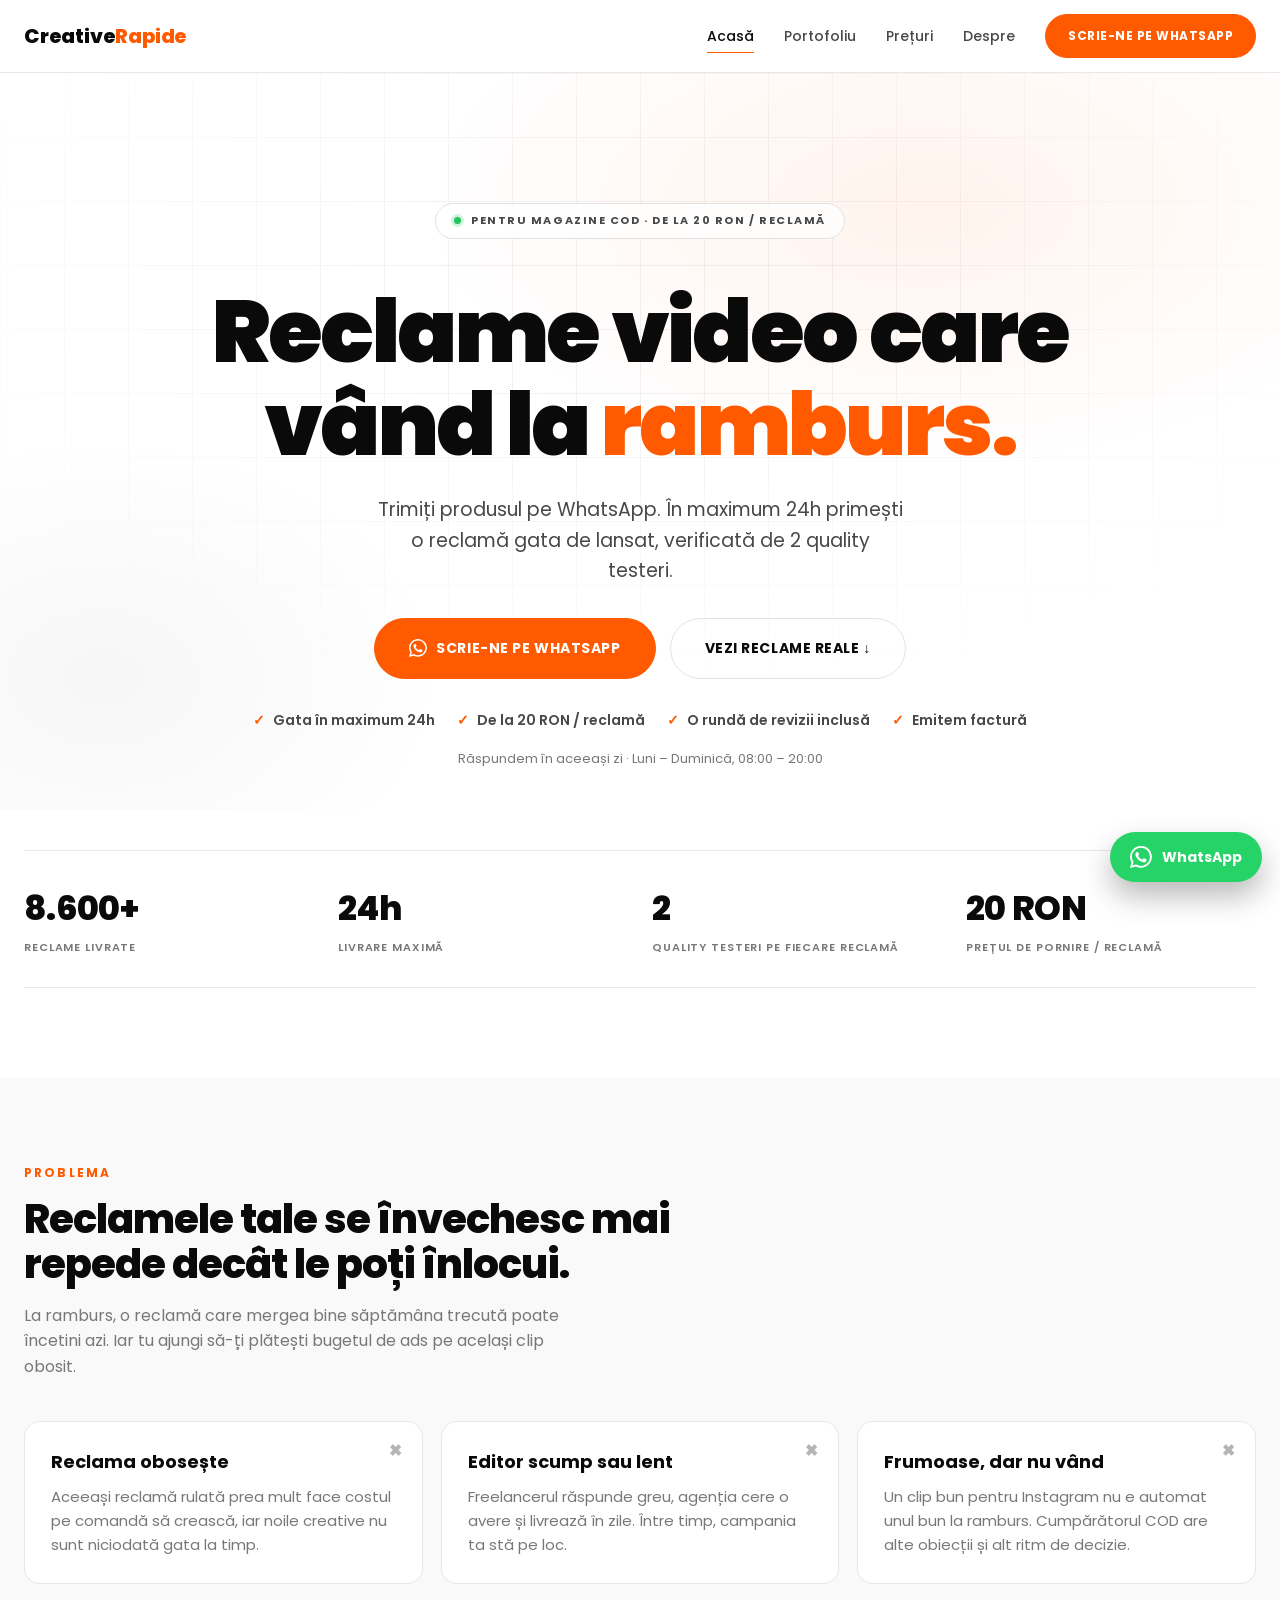
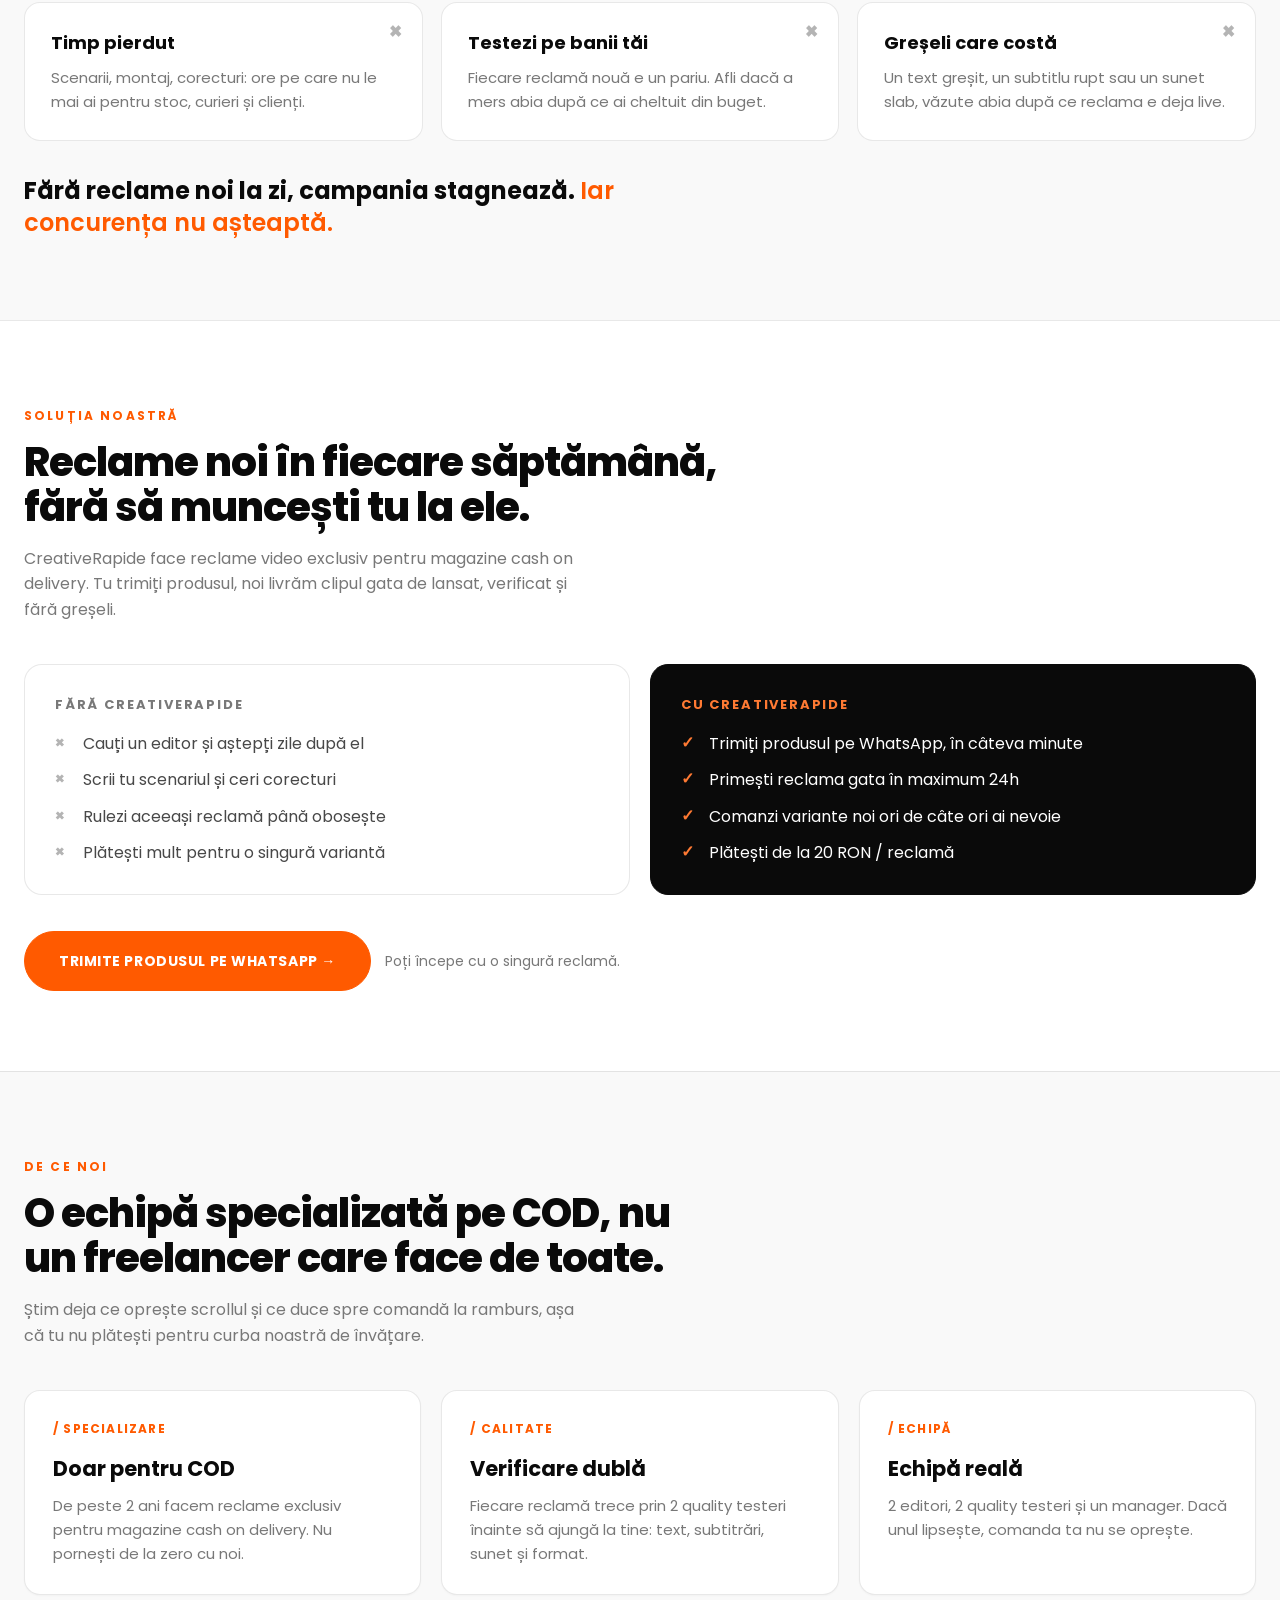
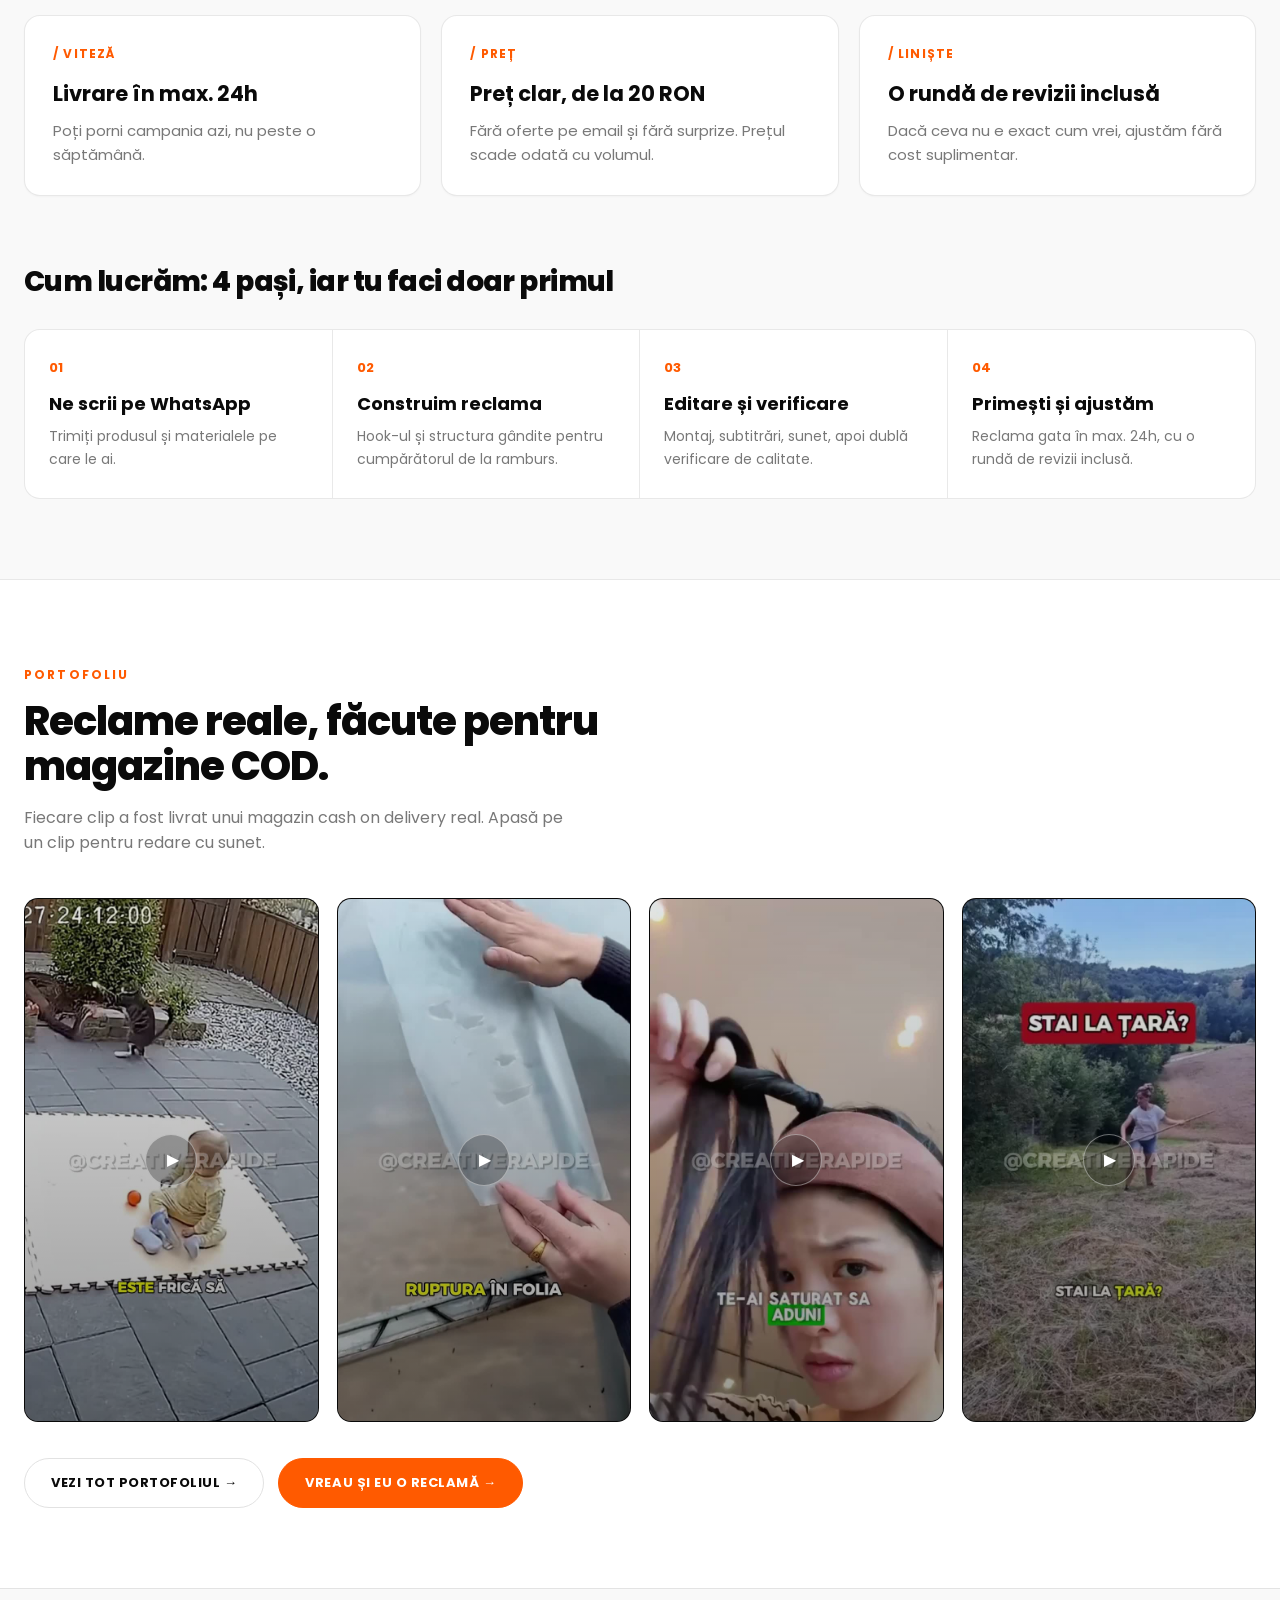
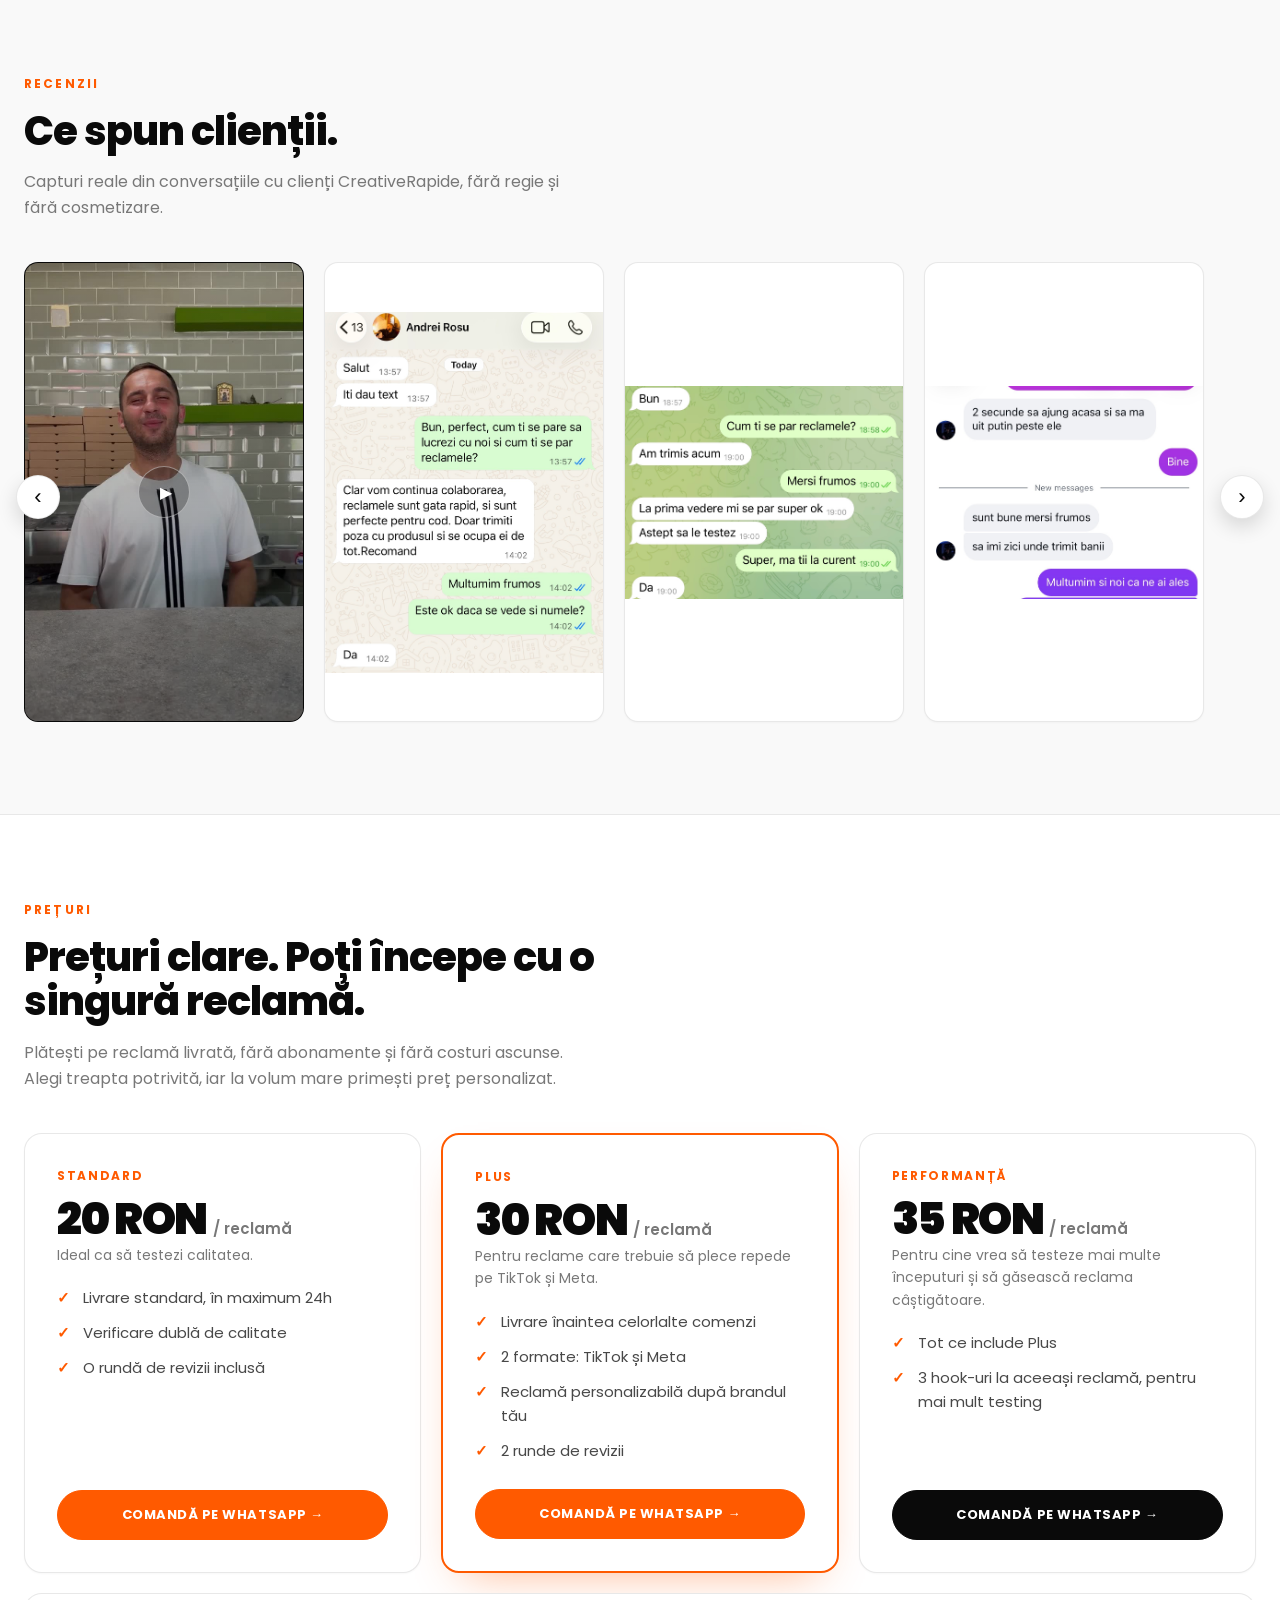
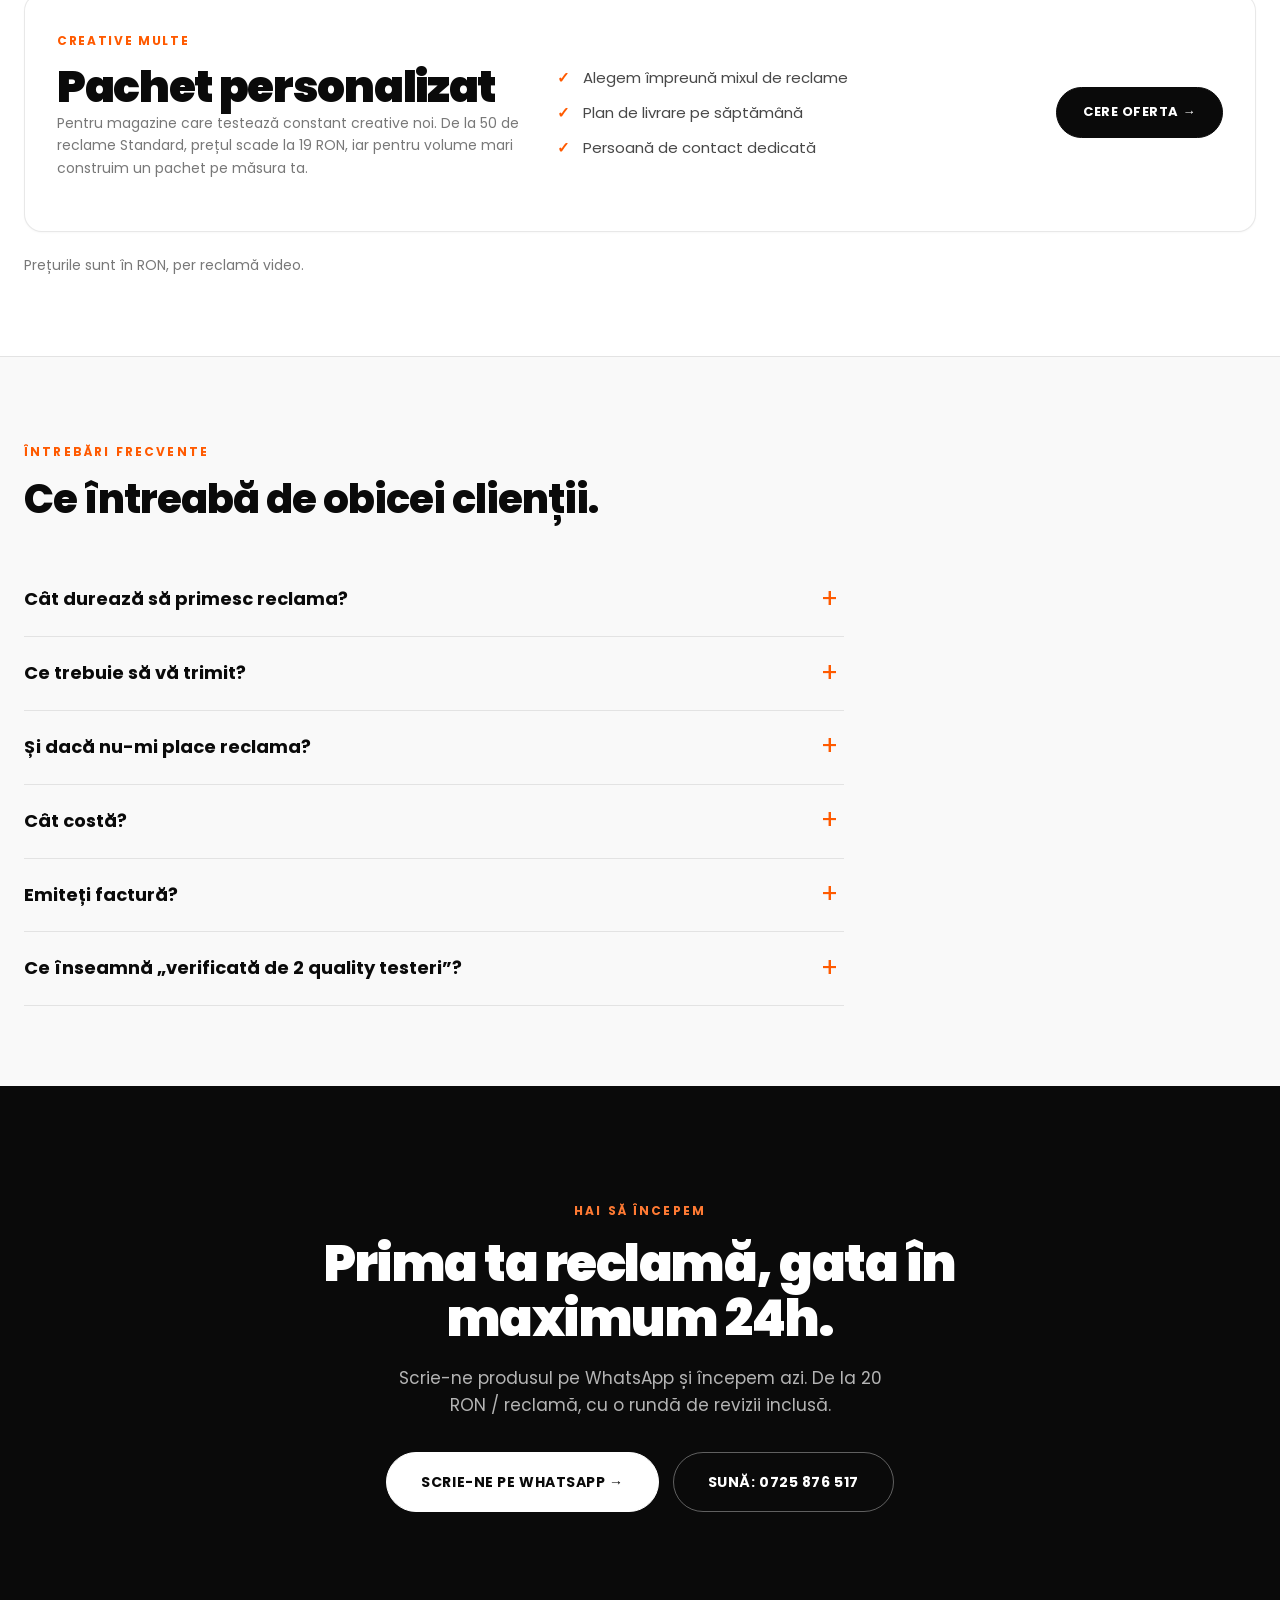
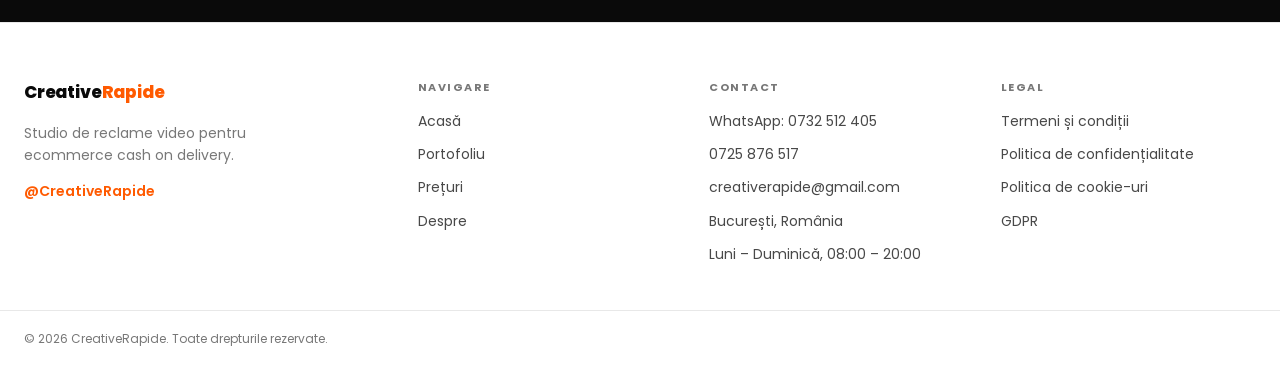
==== commit b5495db2: "Add Standard/Plus/Performanta pricing tiers and custom package Co-Authored-By: Claude Sonnet 5.5 <no" ====
--- a/index.html
+++ b/index.html
@@ -77,6 +77,11 @@
 .price li::before{content:"✓";position:absolute;left:0;color:var(--accent);font-weight:800}
 .price .btn{justify-content:center}
 .price-note{margin:22px 0 0;font-size:14px;color:var(--muted)}
+.price.wide{grid-column:1/-1;flex-direction:row;align-items:center;gap:32px}
+.price.wide>div{flex:1}
+.price.wide ul{flex:1;margin:0}
+.price.wide .btn{flex:none}
+@media(max-width:900px){.price.wide{flex-direction:column;align-items:stretch;gap:16px}}
 
 .faq{max-width:820px}
 .faq details{border-bottom:1px solid var(--line-soft);padding:0}
@@ -326,41 +331,54 @@
     <div class="sec-head rv">
       <span class="eyebrow">Prețuri</span>
       <h2>Prețuri clare. Poți începe cu o singură reclamă.</h2>
-      <p>Plătești pe reclamă livrată, fără abonamente și fără costuri ascunse. Cu cât comanzi mai mult, cu atât scade prețul.</p>
+      <p>Plătești pe reclamă livrată, fără abonamente și fără costuri ascunse. Alegi treapta potrivită, iar la volum mare primești preț personalizat.</p>
     </div>
     <div class="price-grid reveal-group">
       <div class="price">
-        <span class="tag">1 – 49 reclame</span>
+        <span class="tag">Standard</span>
         <div class="amt">20 RON <small>/ reclamă</small></div>
         <p class="for">Ideal ca să testezi calitatea.</p>
         <ul>
-          <li>Livrare în maximum 24h</li>
+          <li>Livrare standard, în maximum 24h</li>
           <li>Verificare dublă de calitate</li>
           <li>O rundă de revizii inclusă</li>
         </ul>
-        <a class="btn btn-accent" href="https://wa.me/40732512405?text=Salut!%20Vreau%20s%C4%83%20comand%20reclame%20(1-49)." target="_blank" rel="noopener">Comandă pe WhatsApp →</a>
+        <a class="btn btn-accent" href="https://wa.me/40732512405?text=Salut!%20Vreau%20reclame%20Standard%20(20%20RON)." target="_blank" rel="noopener">Comandă pe WhatsApp →</a>
       </div>
       <div class="price feat">
-        <span class="tag">50+ reclame</span>
-        <div class="amt">19 RON <small>/ reclamă</small></div>
-        <p class="for">Pentru magazinele care testează constant creative noi.</p>
-        <ul>
-          <li>Tot ce include pachetul de bază</li>
-          <li>Preț mai mic la fiecare reclamă</li>
-          <li>Același editor și aceleași reguli, de la o comandă la alta</li>
-        </ul>
-        <a class="btn btn-accent" href="https://wa.me/40732512405?text=Salut!%20Vreau%20s%C4%83%20comand%2050%2B%20reclame." target="_blank" rel="noopener">Comandă pe WhatsApp →</a>
+        <span class="tag">Plus</span>
+        <div class="amt">30 RON <small>/ reclamă</small></div>
+        <p class="for">Pentru reclame care trebuie să plece repede pe TikTok și Meta.</p>
+        <ul>
+          <li>Livrare înaintea celorlalte comenzi</li>
+          <li>2 formate: TikTok și Meta</li>
+          <li>Reclamă personalizabilă după brandul tău</li>
+          <li>2 runde de revizii</li>
+        </ul>
+        <a class="btn btn-accent" href="https://wa.me/40732512405?text=Salut!%20Vreau%20reclame%20Plus%20(30%20RON)." target="_blank" rel="noopener">Comandă pe WhatsApp →</a>
       </div>
       <div class="price">
-        <span class="tag">100+ reclame</span>
-        <div class="amt">Preț personalizat</div>
-        <p class="for">Pentru volume mari și colaborări pe termen lung.</p>
-        <ul>
-          <li>Discutăm un pachet pe măsura volumului tău</li>
+        <span class="tag">Performanță</span>
+        <div class="amt">35 RON <small>/ reclamă</small></div>
+        <p class="for">Pentru cine vrea să testeze mai multe începuturi și să găsească reclama câștigătoare.</p>
+        <ul>
+          <li>Tot ce include Plus</li>
+          <li>3 hook-uri la aceeași reclamă, pentru mai mult testing</li>
+        </ul>
+        <a class="btn btn-dark" href="https://wa.me/40732512405?text=Salut!%20Vreau%20reclame%20Performan%C8%9B%C4%83%20(35%20RON)." target="_blank" rel="noopener">Comandă pe WhatsApp →</a>
+      </div>
+      <div class="price wide">
+        <div>
+          <span class="tag">Creative multe</span>
+          <div class="amt">Pachet personalizat</div>
+          <p class="for">Pentru magazine care testează constant creative noi. De la 50 de reclame Standard, prețul scade la 19 RON, iar pentru volume mari construim un pachet pe măsura ta.</p>
+        </div>
+        <ul>
+          <li>Alegem împreună mixul de reclame</li>
           <li>Plan de livrare pe săptămână</li>
           <li>Persoană de contact dedicată</li>
         </ul>
-        <a class="btn btn-dark" href="https://wa.me/40732512405?text=Salut!%20Vreau%20un%20pachet%20pentru%20100%2B%20reclame." target="_blank" rel="noopener">Cere oferta →</a>
+        <a class="btn btn-dark" href="https://wa.me/40732512405?text=Salut!%20Vreau%20un%20pachet%20personalizat%20pentru%20mai%20multe%20reclame." target="_blank" rel="noopener">Cere oferta →</a>
       </div>
     </div>
     <p class="price-note rv">Prețurile sunt în RON, per reclamă video.</p>
@@ -385,11 +403,11 @@
       </details>
       <details>
         <summary>Și dacă nu-mi place reclama?</summary>
-        <p>Fiecare reclamă include o rundă de revizii. Ne spui ce vrei schimbat și ajustăm, fără cost suplimentar.</p>
+        <p>Standard include o rundă de revizii, iar Plus și Performanță includ două. Ne spui ce vrei schimbat și ajustăm, fără cost suplimentar.</p>
       </details>
       <details>
         <summary>Cât costă?</summary>
-        <p>20 RON pe reclamă la 1–49 de reclame, 19 RON pe reclamă de la 50 în sus, iar pentru peste 100 de reclame discutăm un preț personalizat.</p>
+        <p>Standard costă 20 RON pe reclamă, Plus 30 RON și Performanță 35 RON. De la 50 de reclame Standard prețul scade la 19 RON, iar pentru volume mari facem un pachet personalizat.</p>
       </details>
       <details>
         <summary>Emiteți factură?</summary>
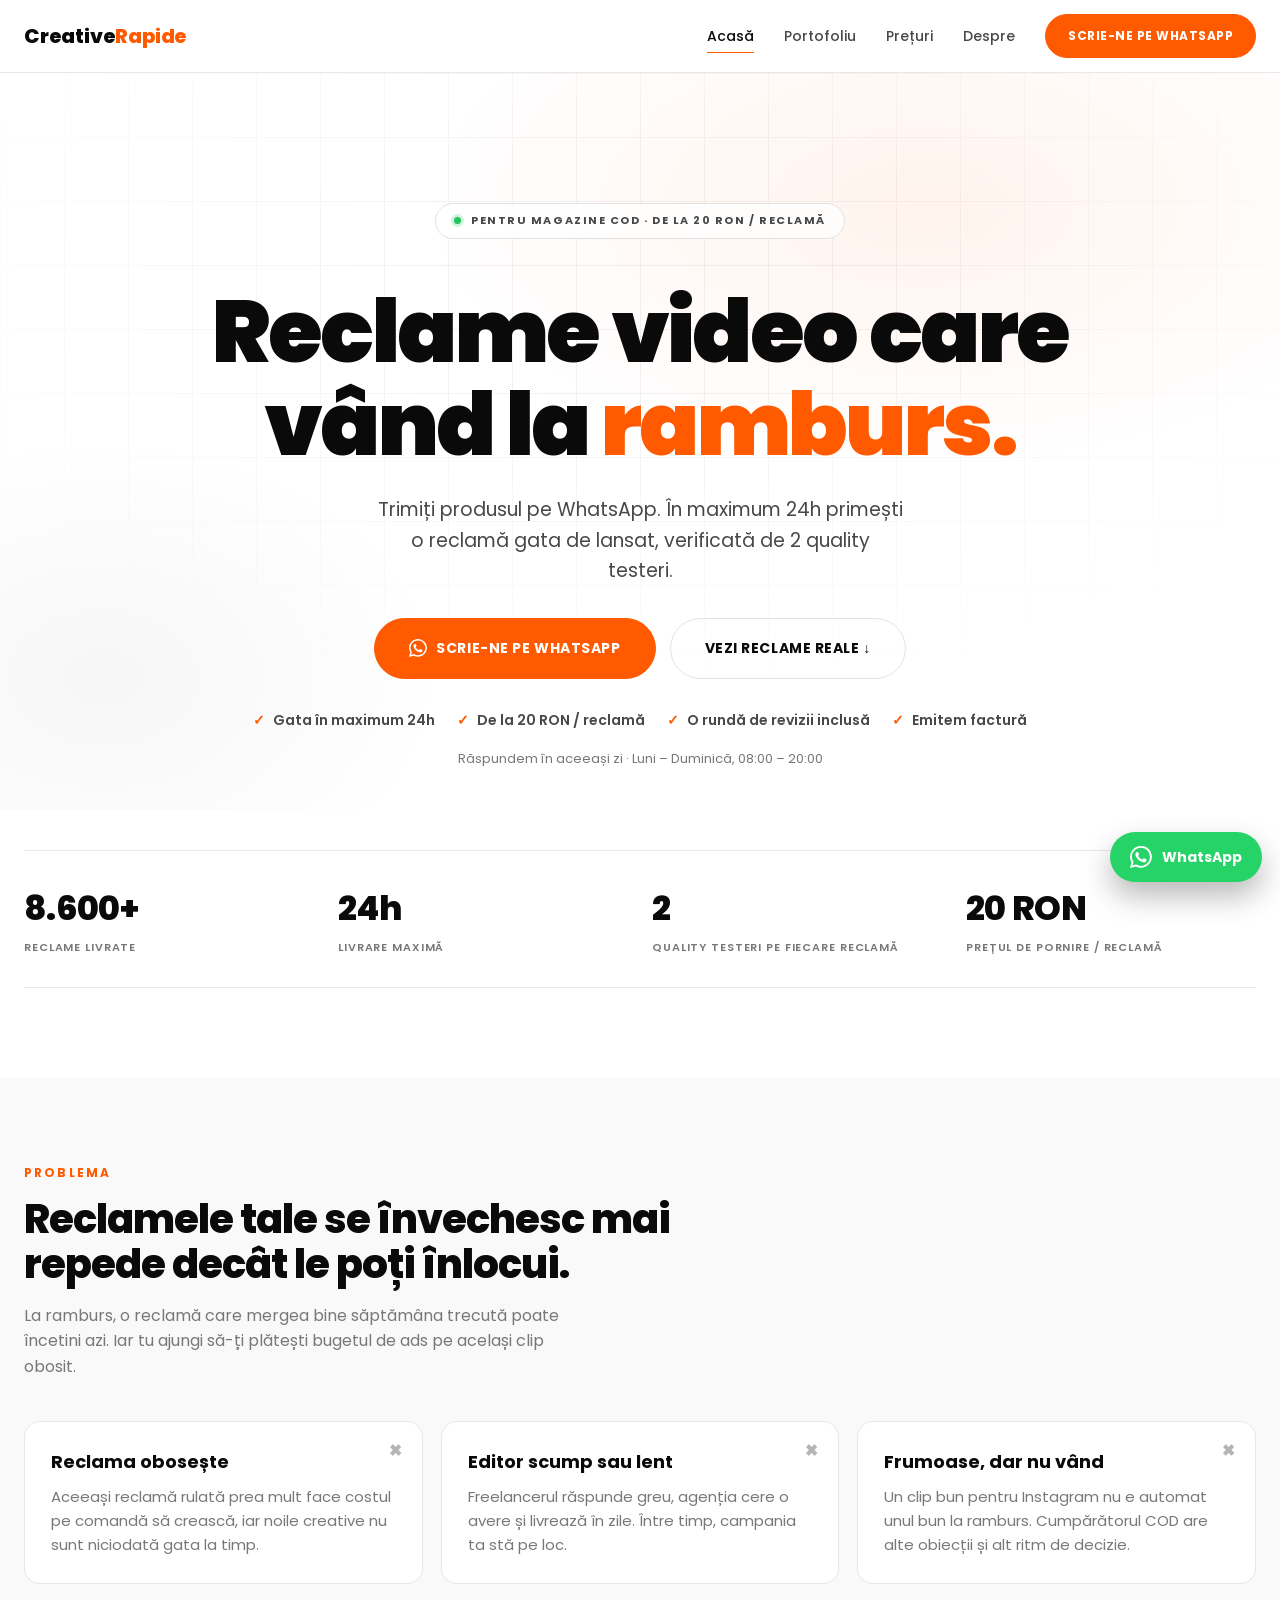
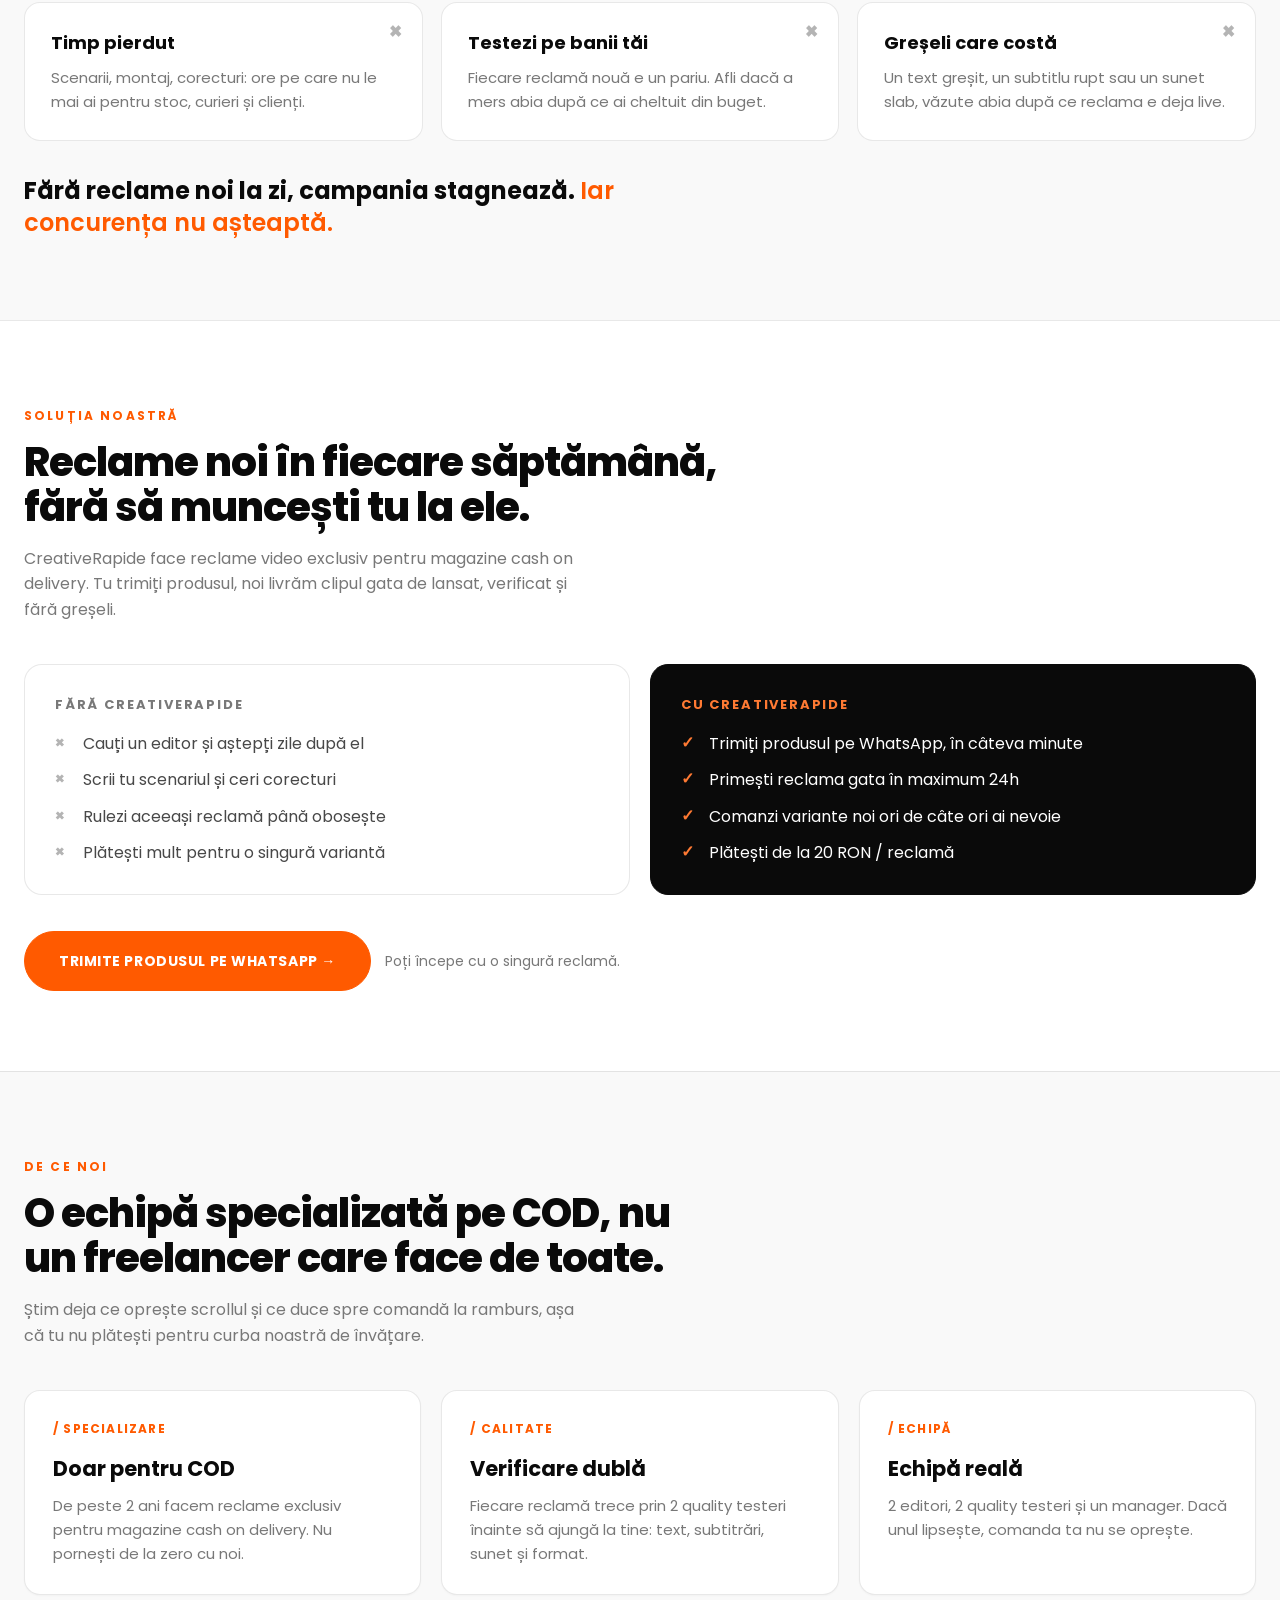
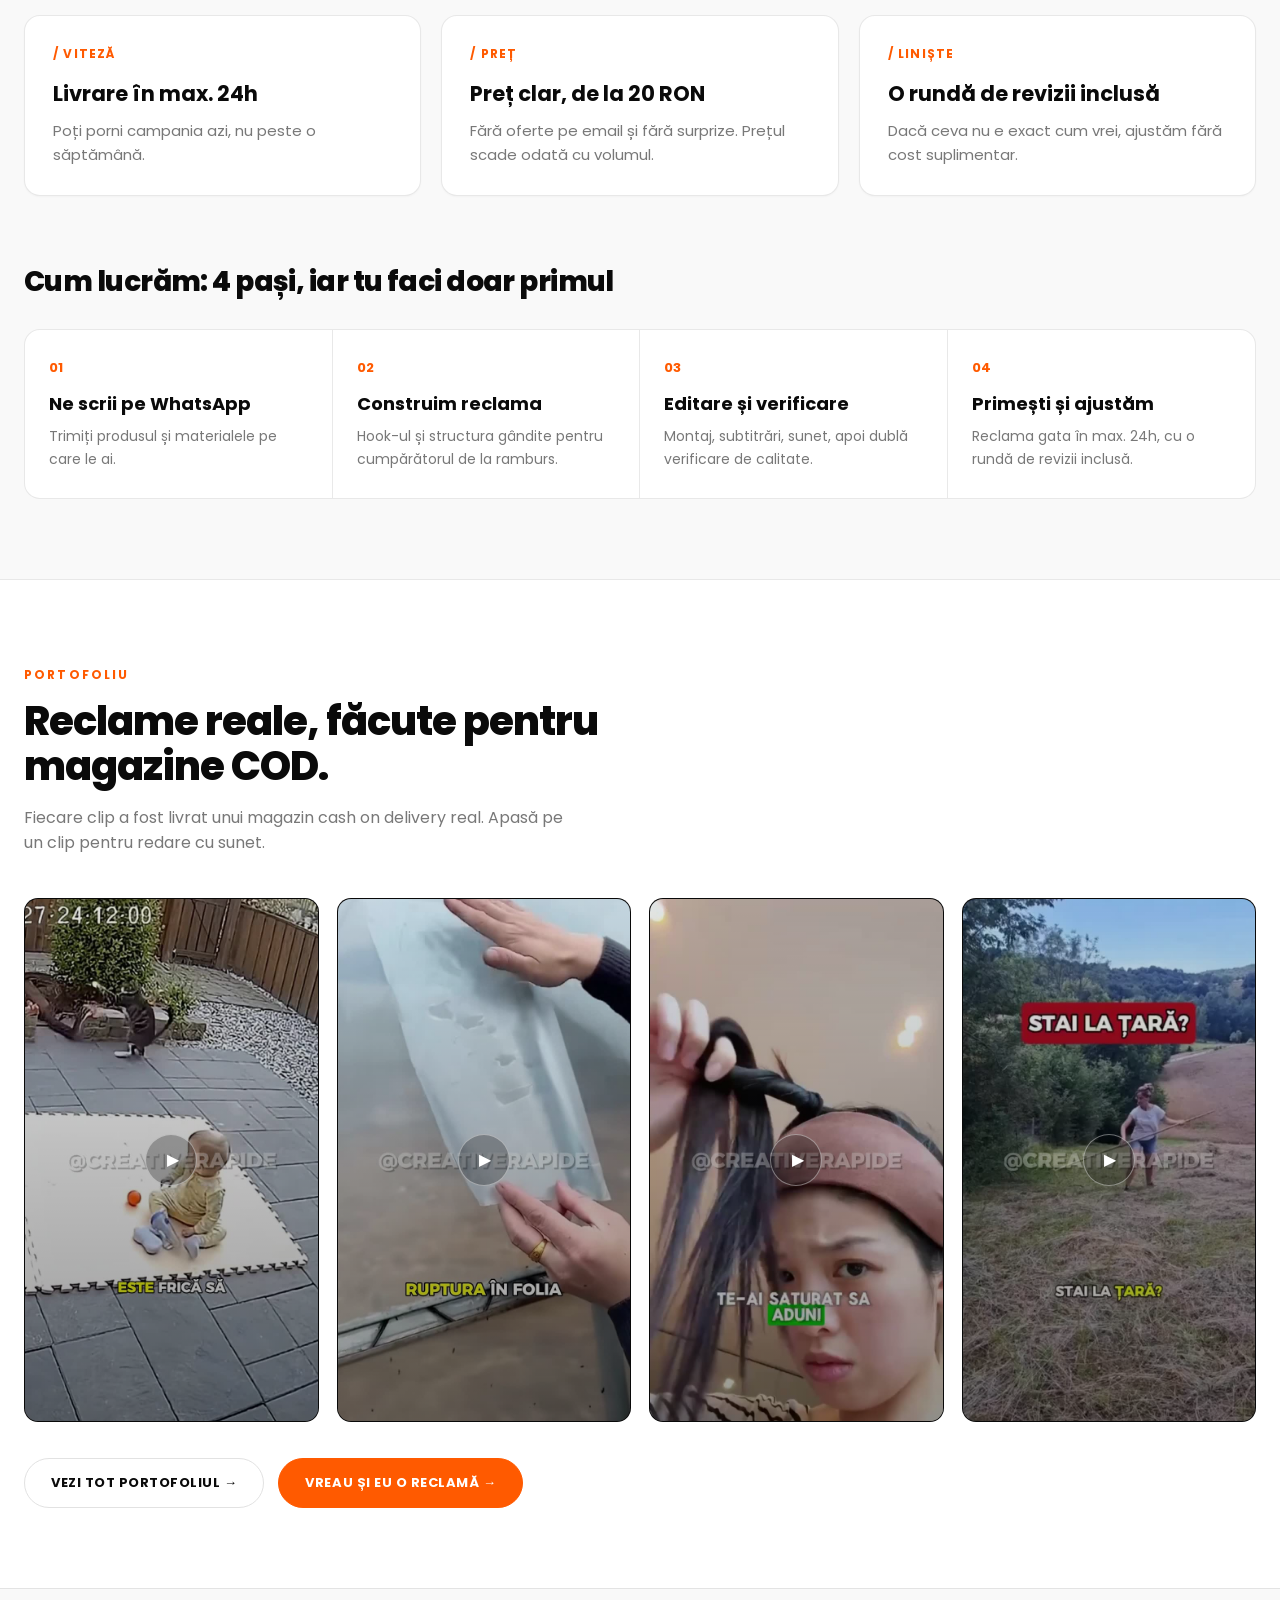
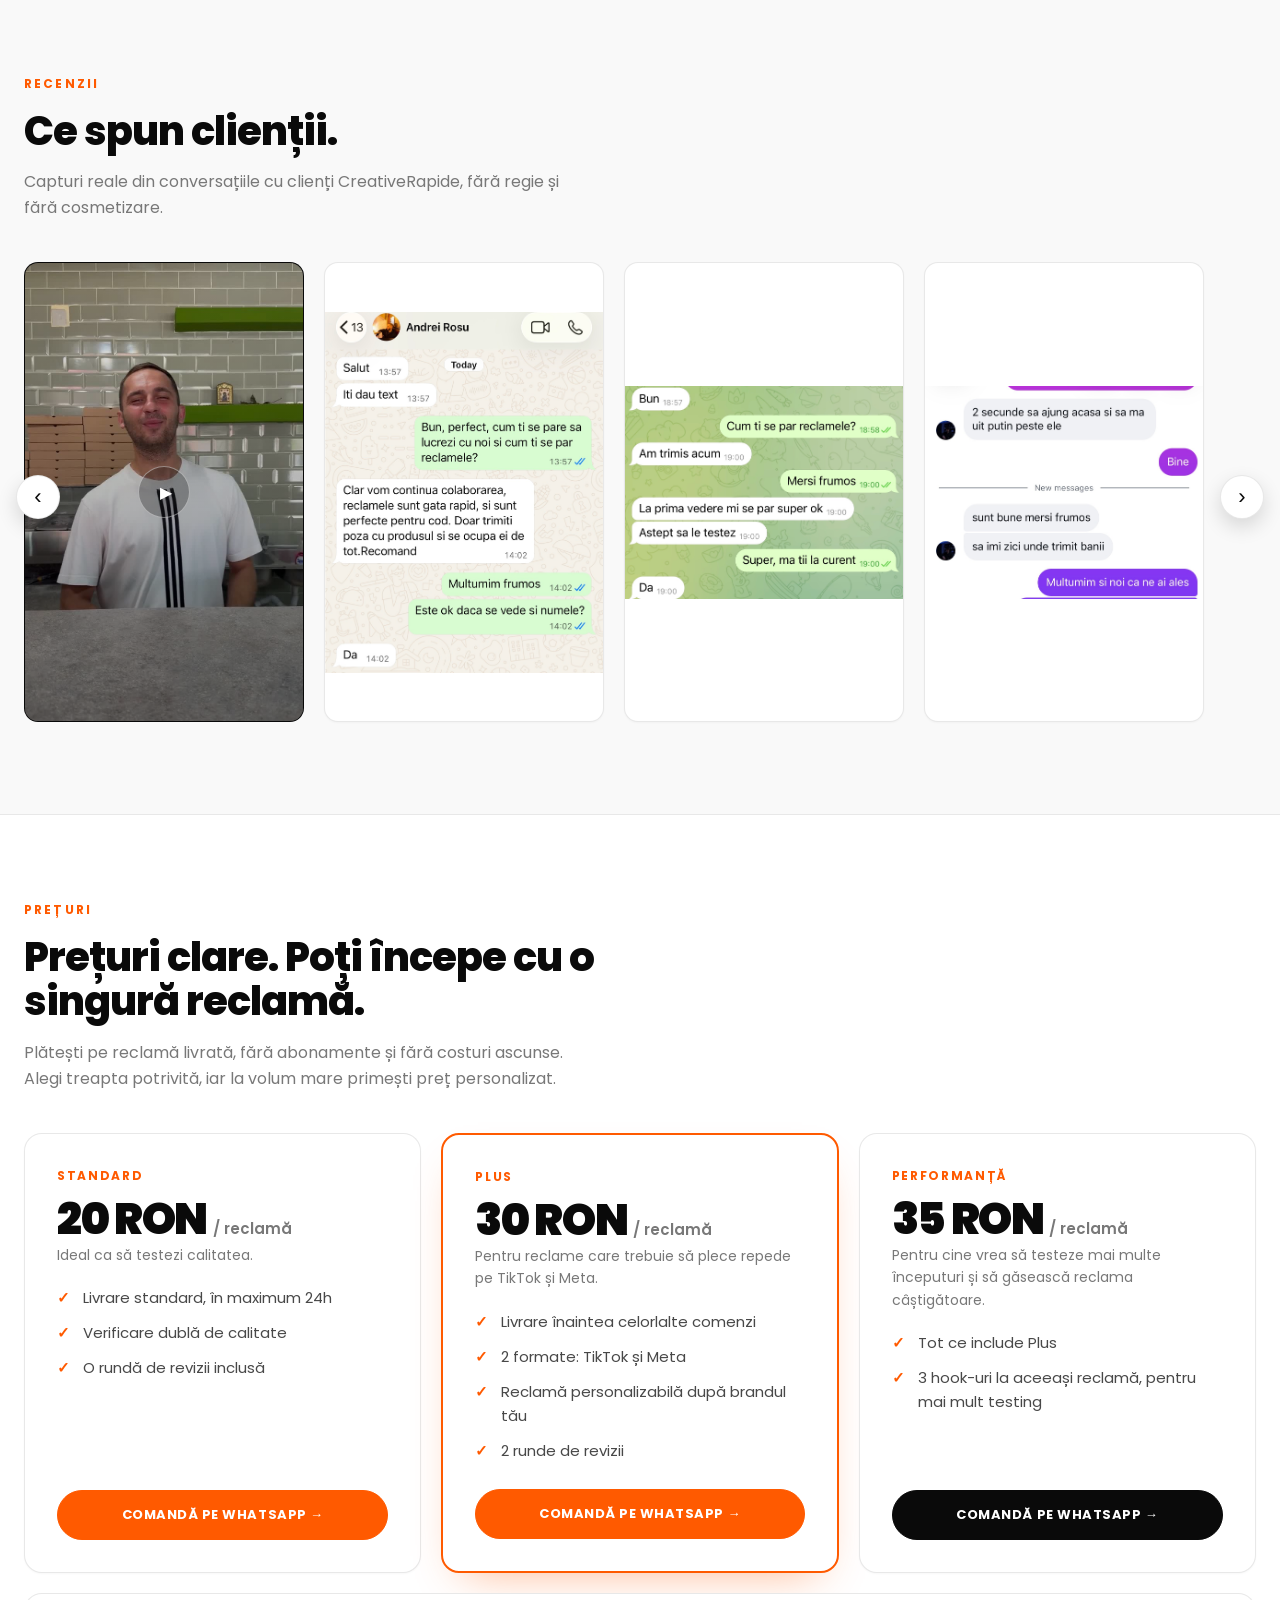
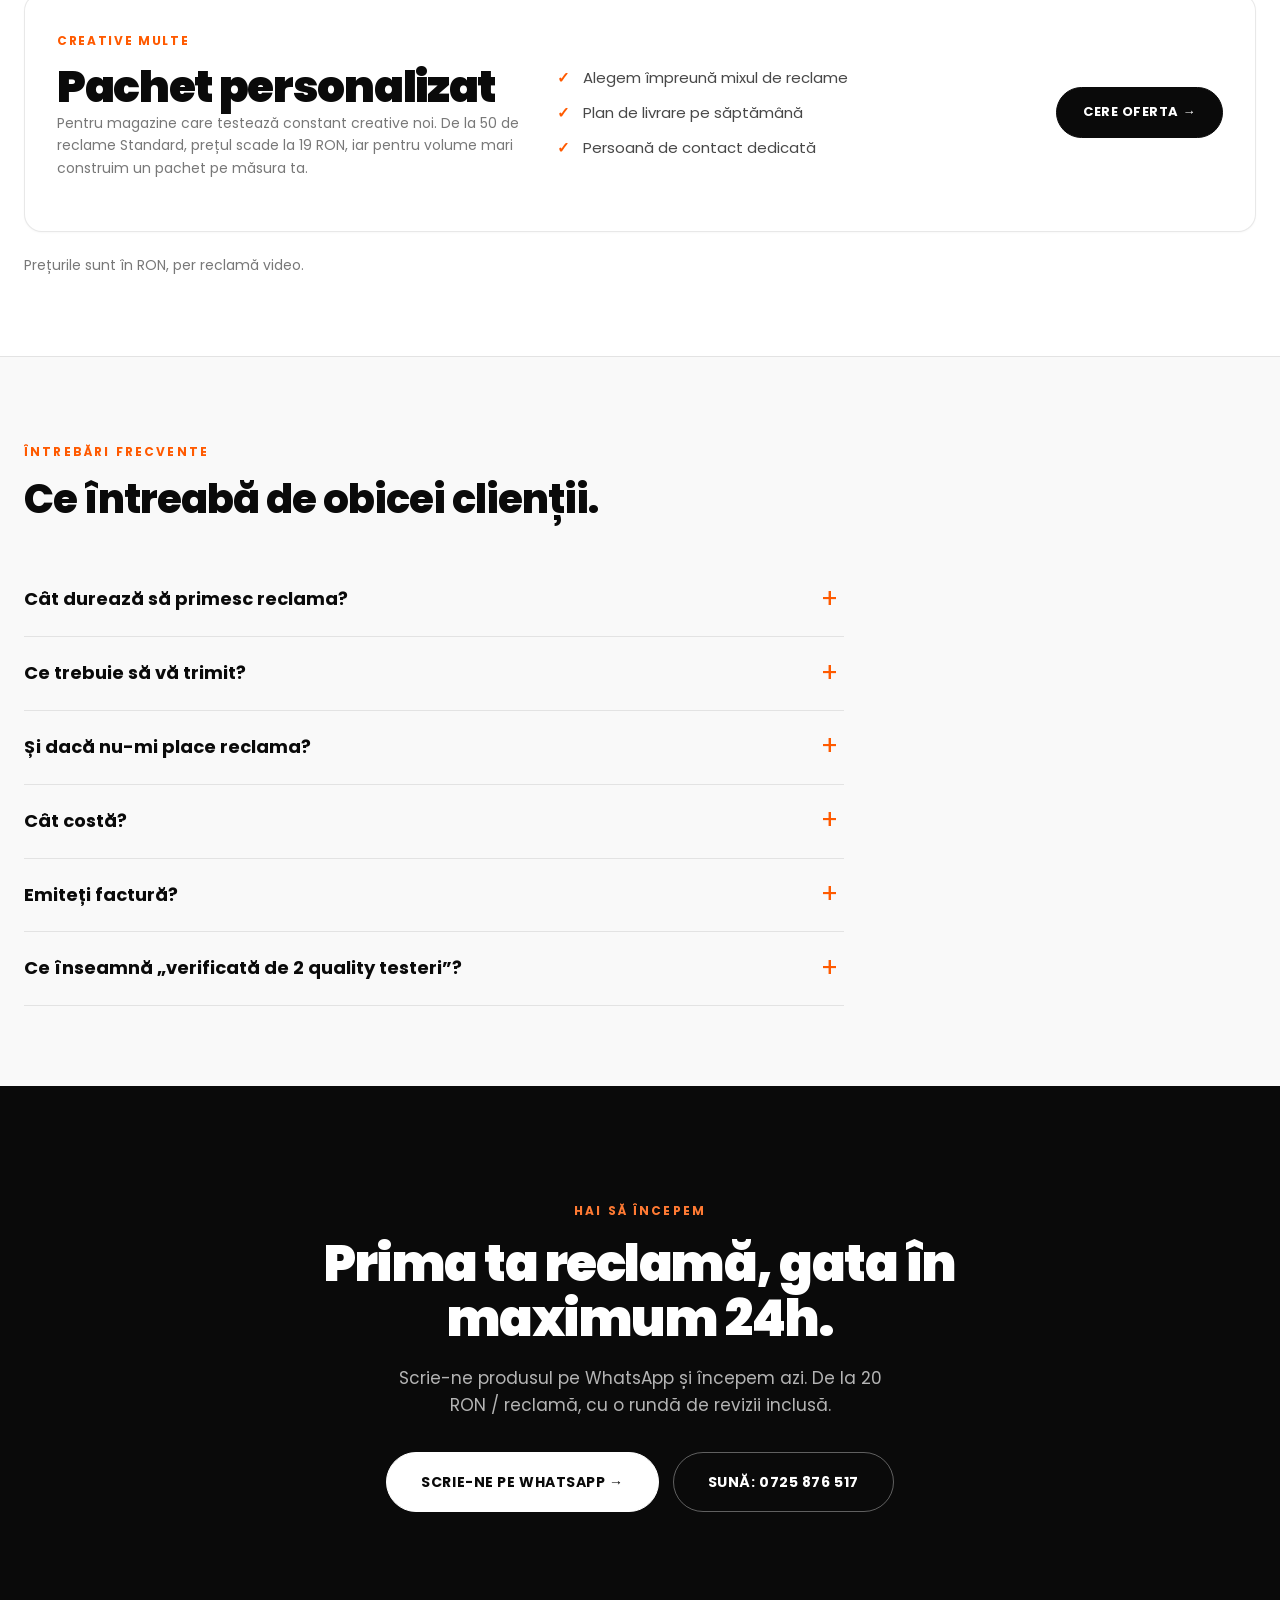
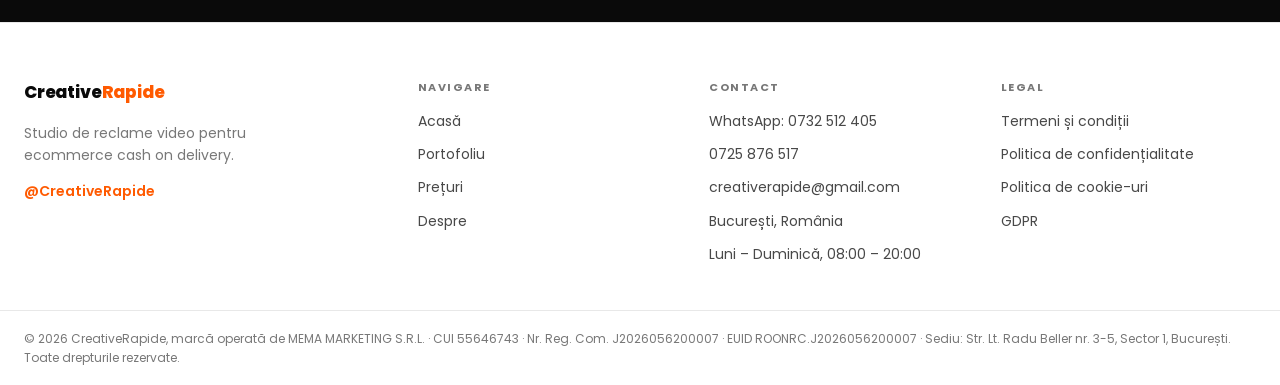
==== commit 1819047c: "Add company details (MEMA MARKETING SRL) to footer and legal pages; update terms with pricing tiers " ====
--- a/index.html
+++ b/index.html
@@ -464,7 +464,7 @@
       <a href="gdpr.html">GDPR</a>
     </div>
   </div>
-  <div class="foot-bottom">© 2026 CreativeRapide. Toate drepturile rezervate.</div>
+  <div class="foot-bottom">© 2026 CreativeRapide, marcă operată de MEMA MARKETING S.R.L. · CUI 55646743 · Nr. Reg. Com. J2026056200007 · EUID ROONRC.J2026056200007 · Sediu: Str. Lt. Radu Beller nr. 3-5, Sector 1, București. Toate drepturile rezervate.</div>
 </footer>
 
 <a class="wa-float" href="https://wa.me/40732512405?text=Salut!%20Vreau%20reclame%20video%20pentru%20magazinul%20meu." target="_blank" rel="noopener" aria-label="Scrie-ne pe WhatsApp">
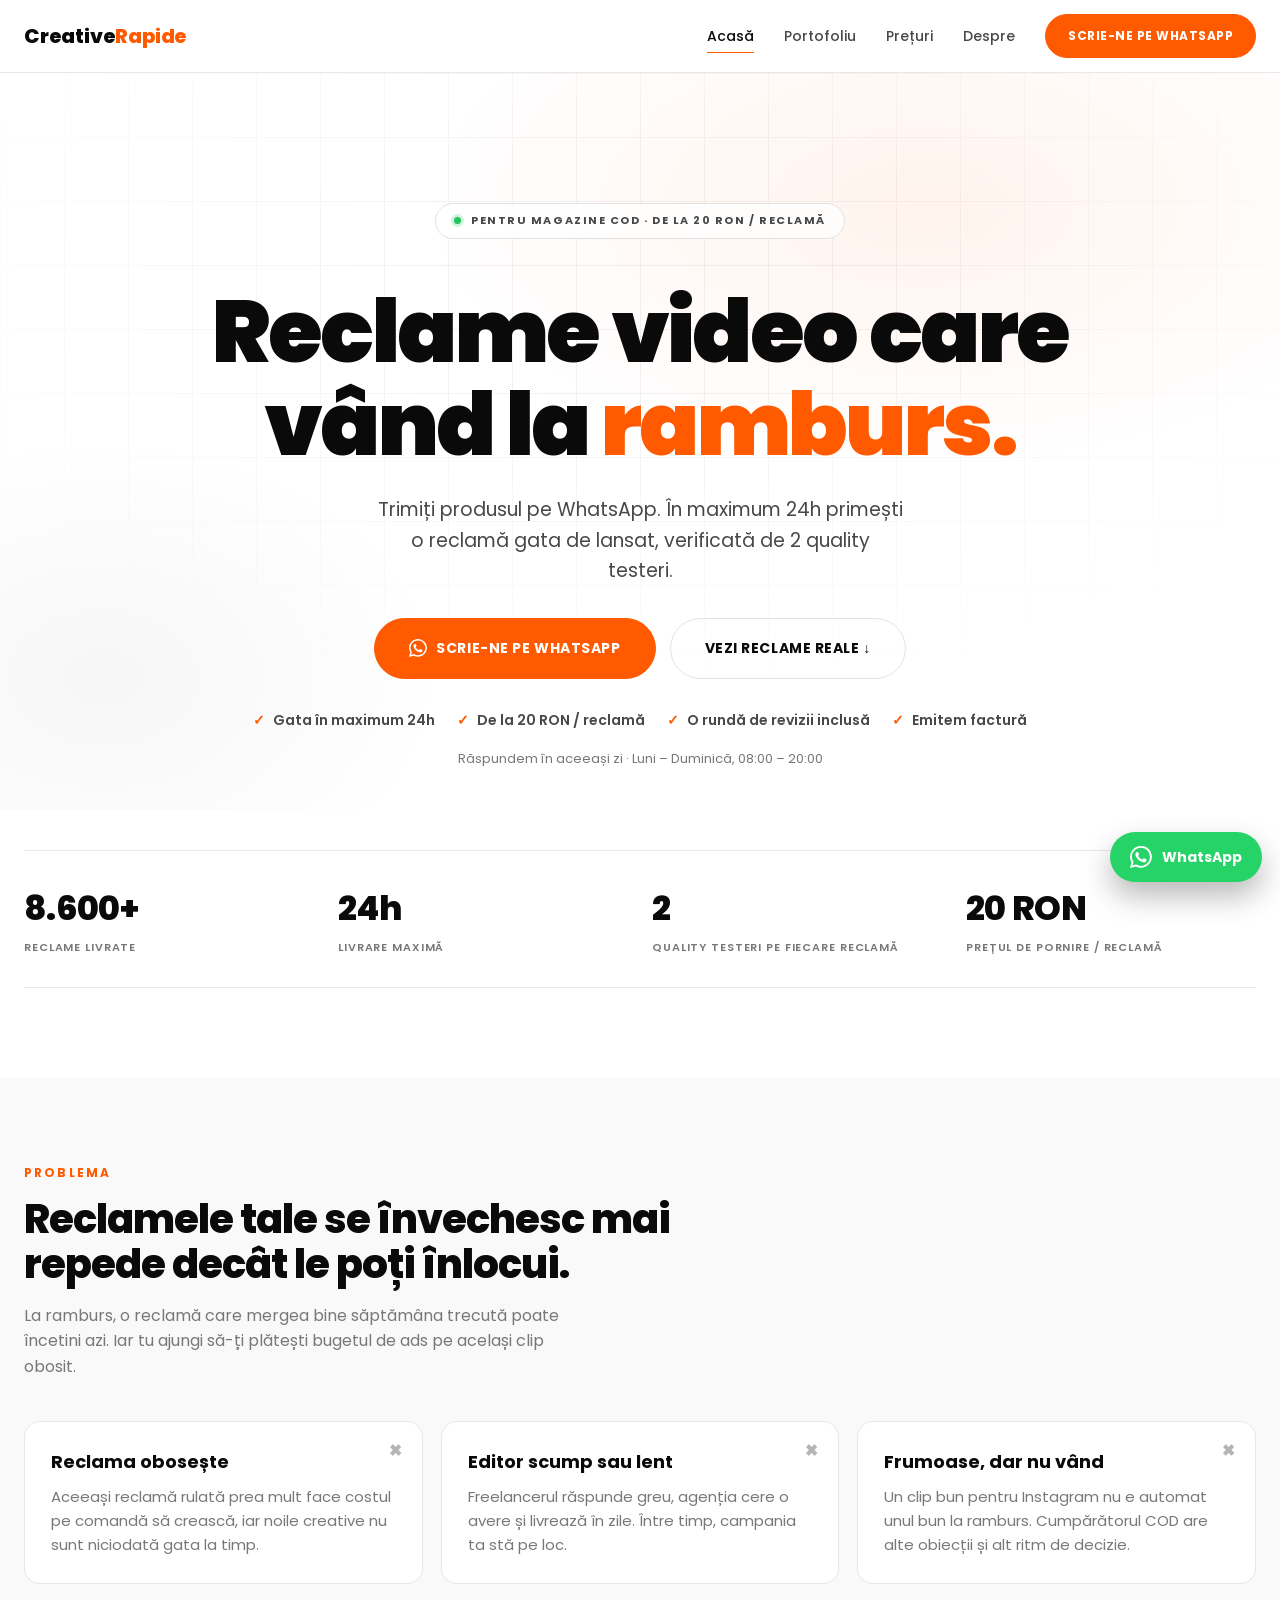
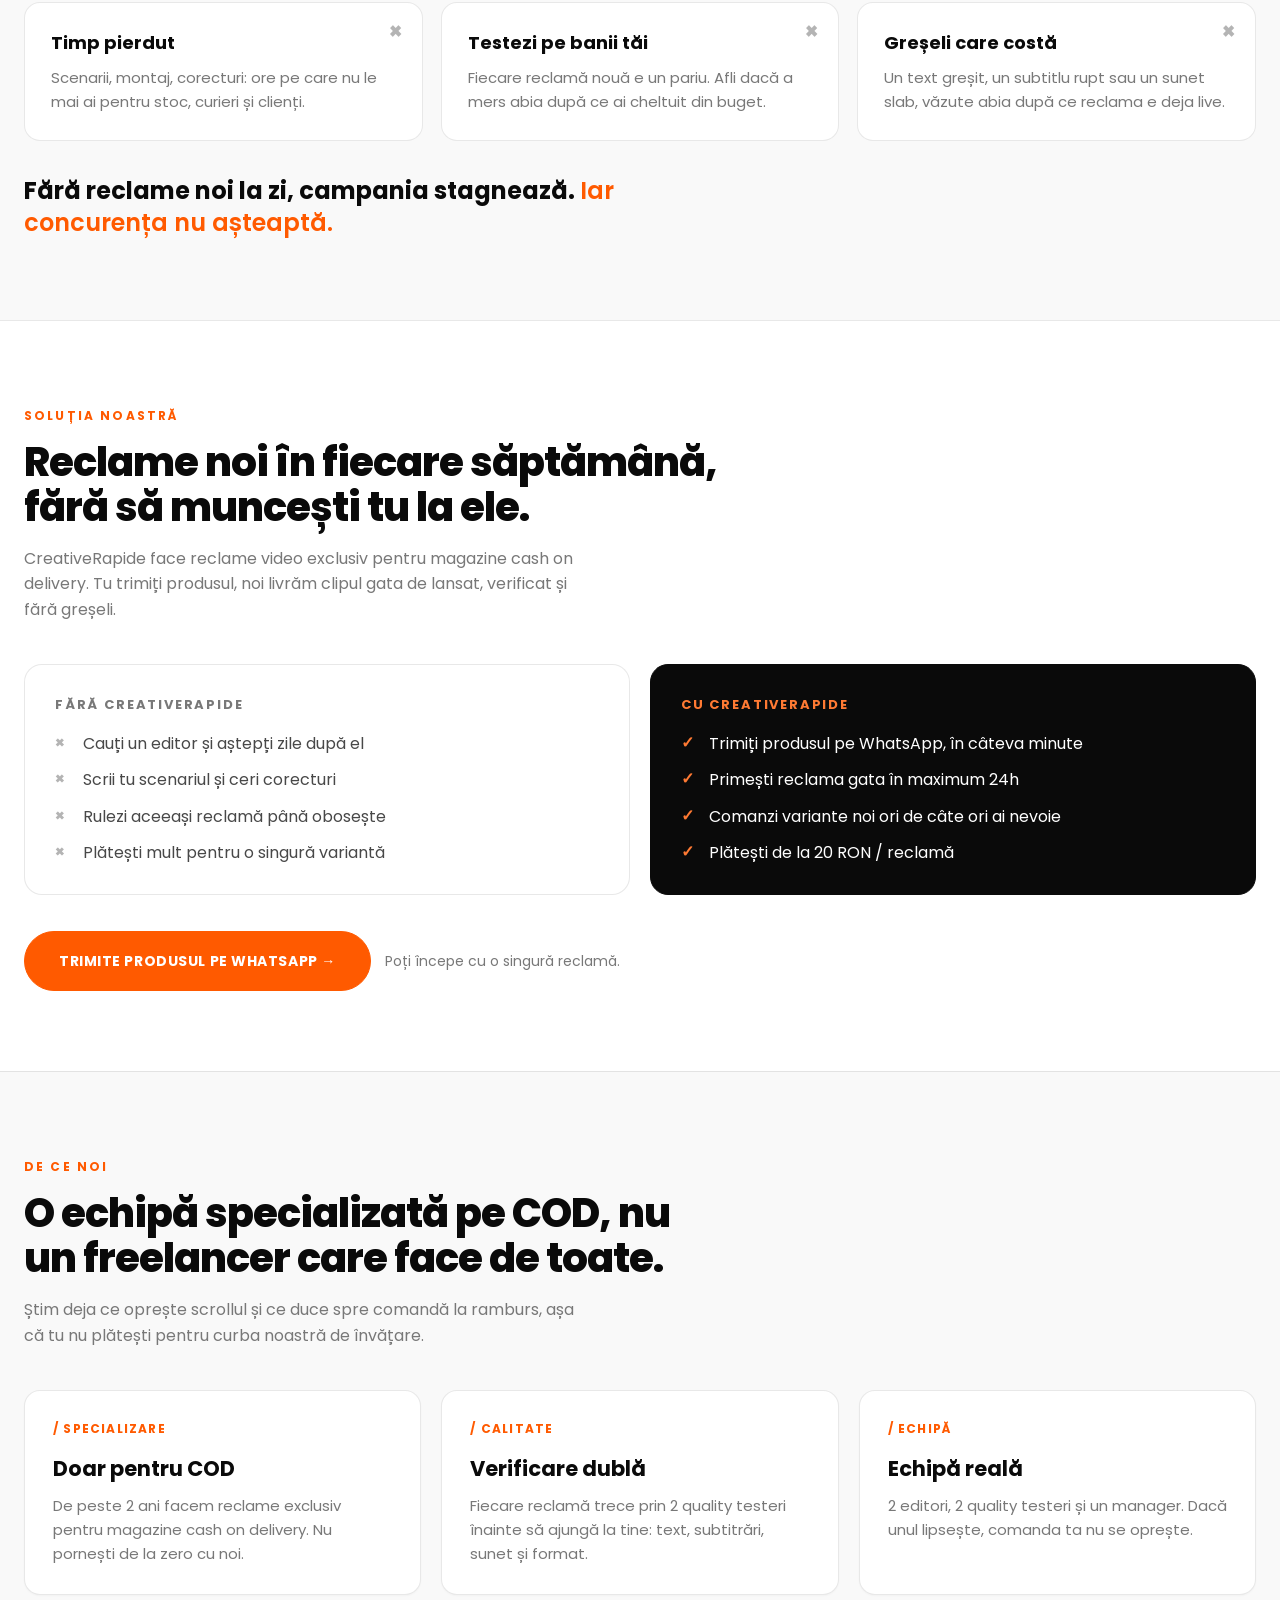
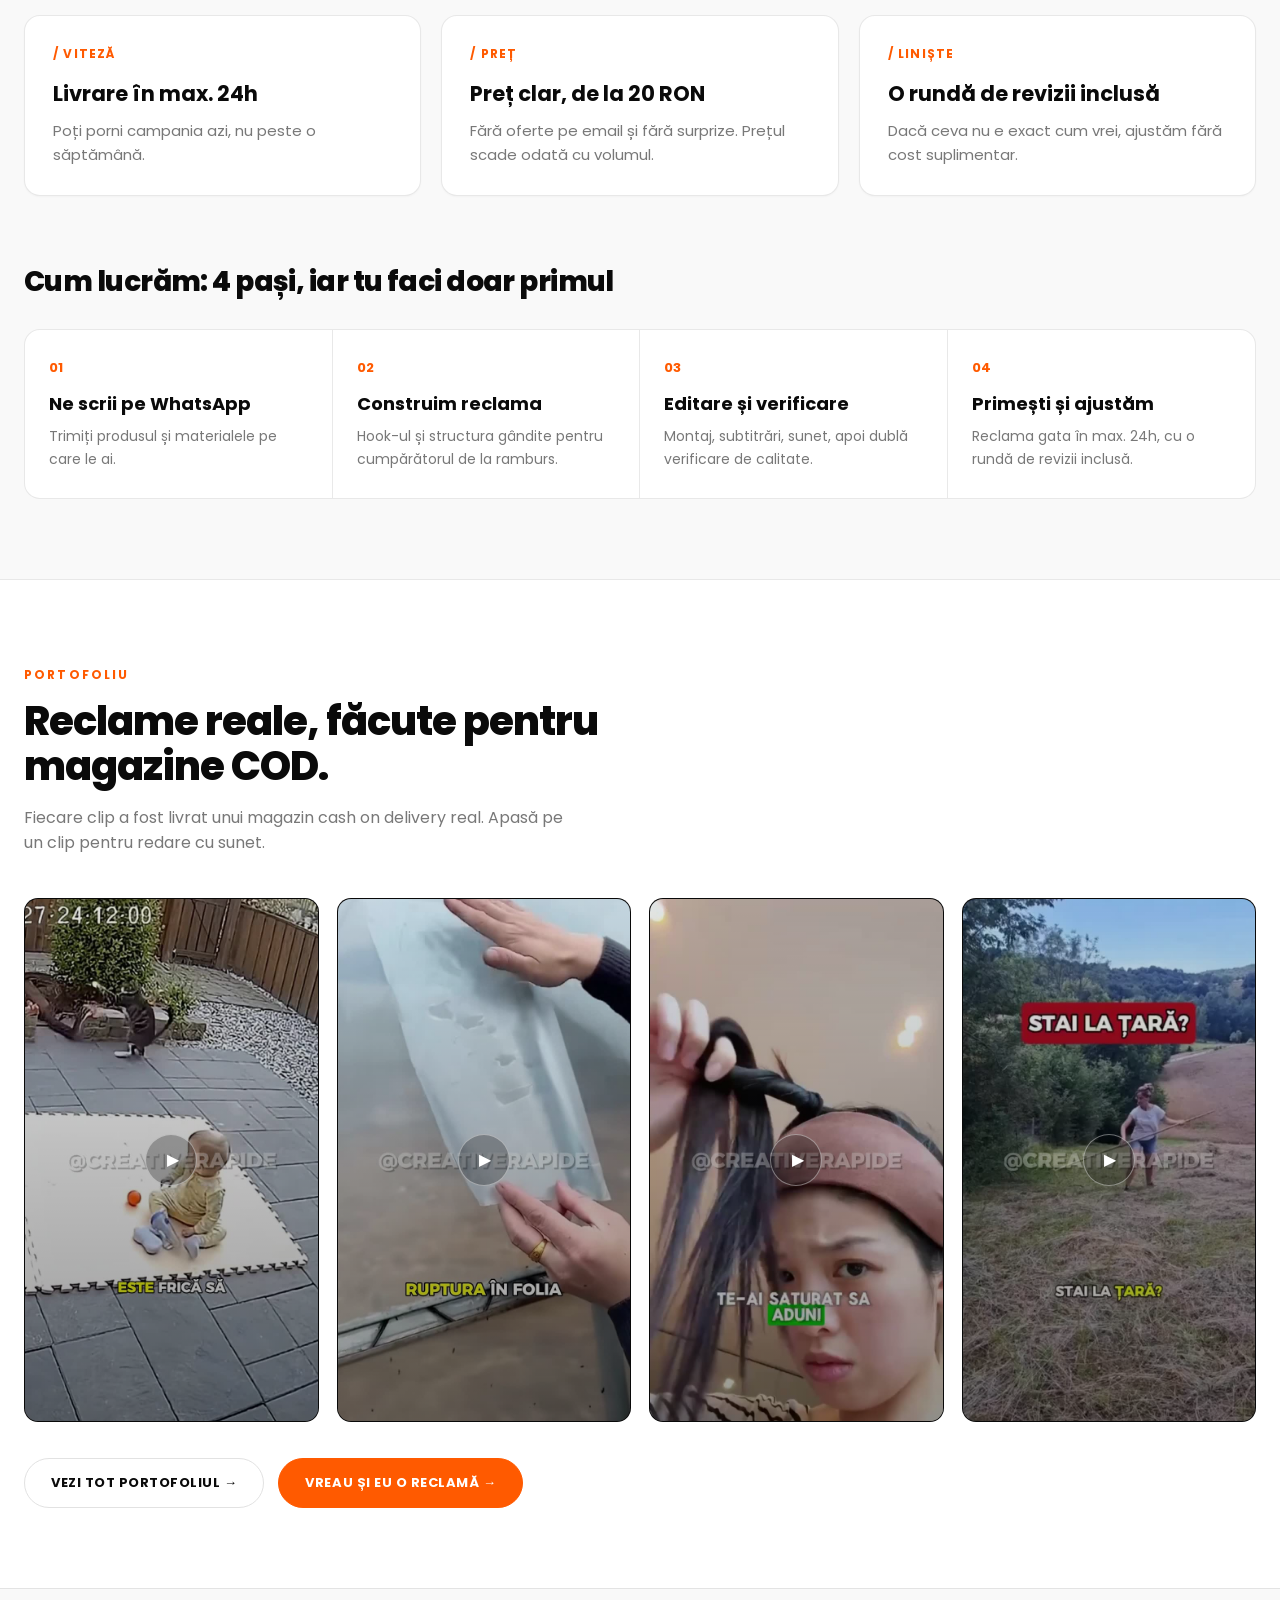
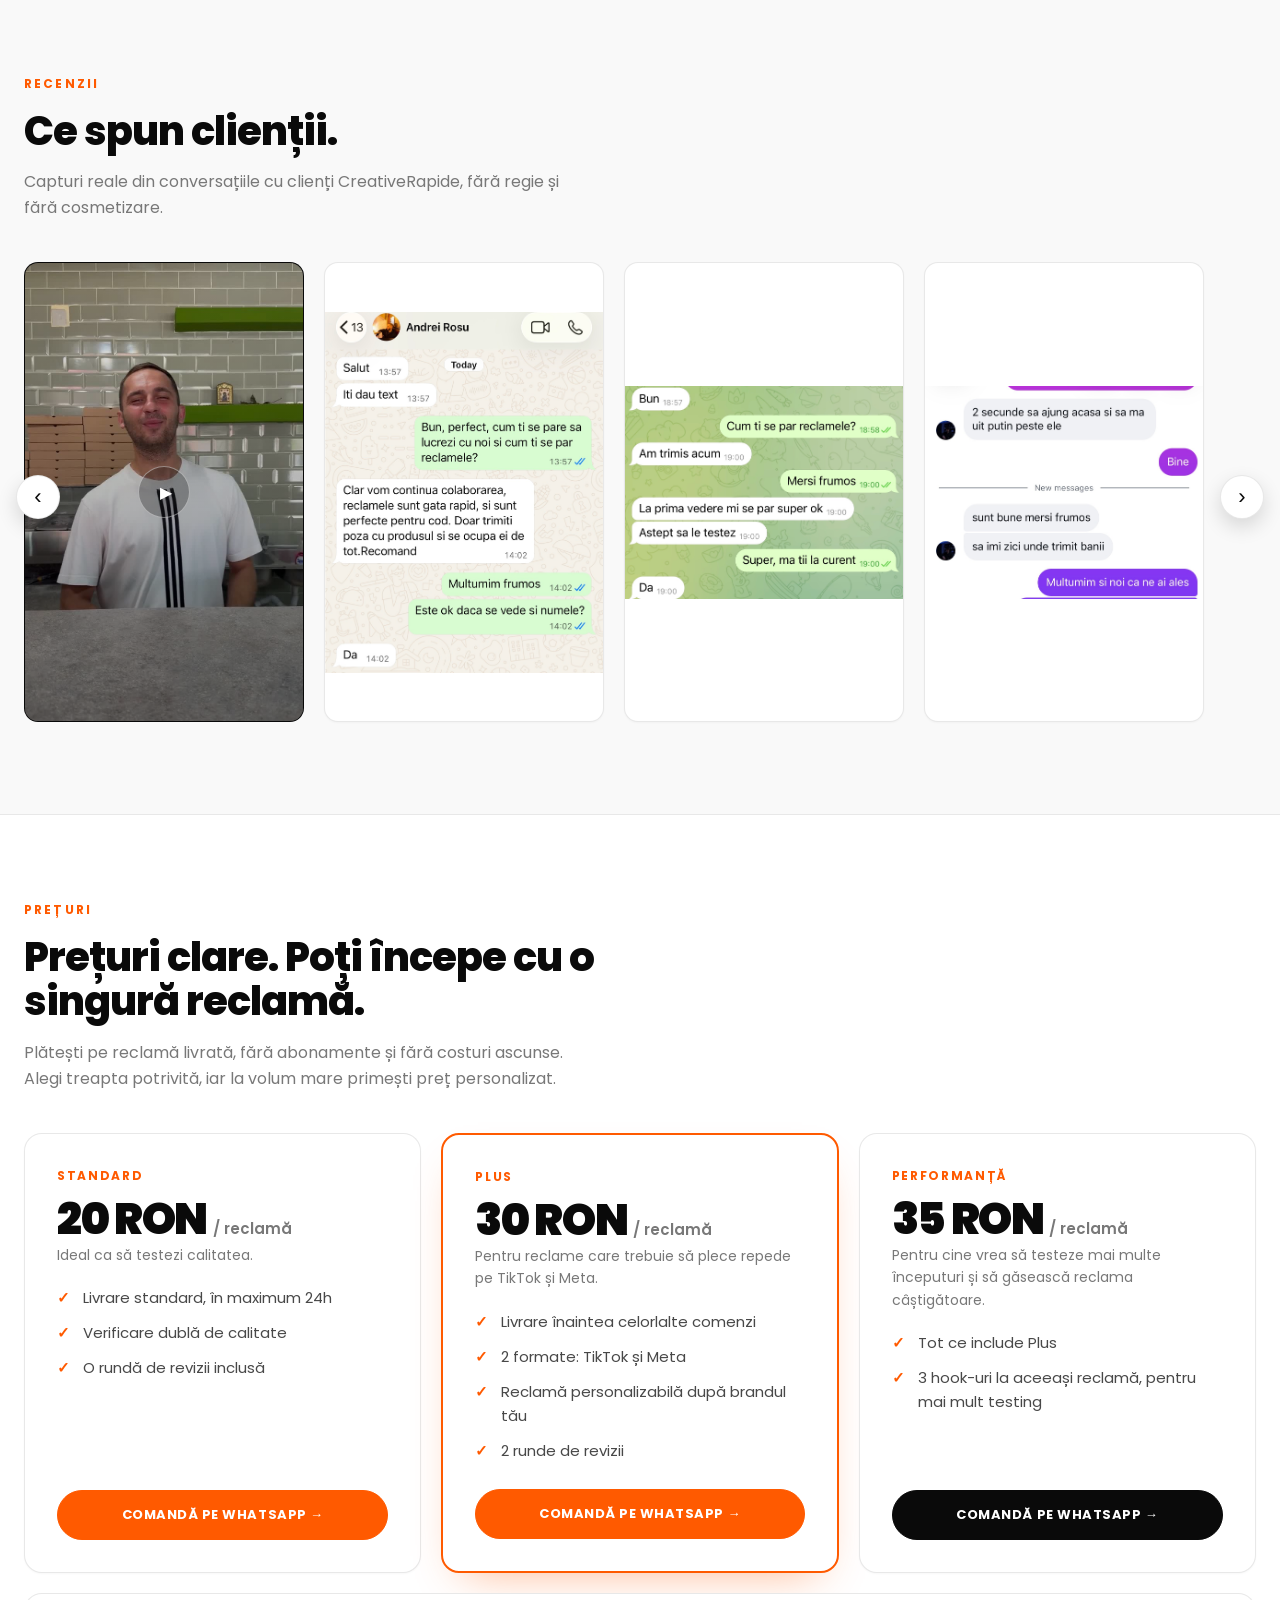
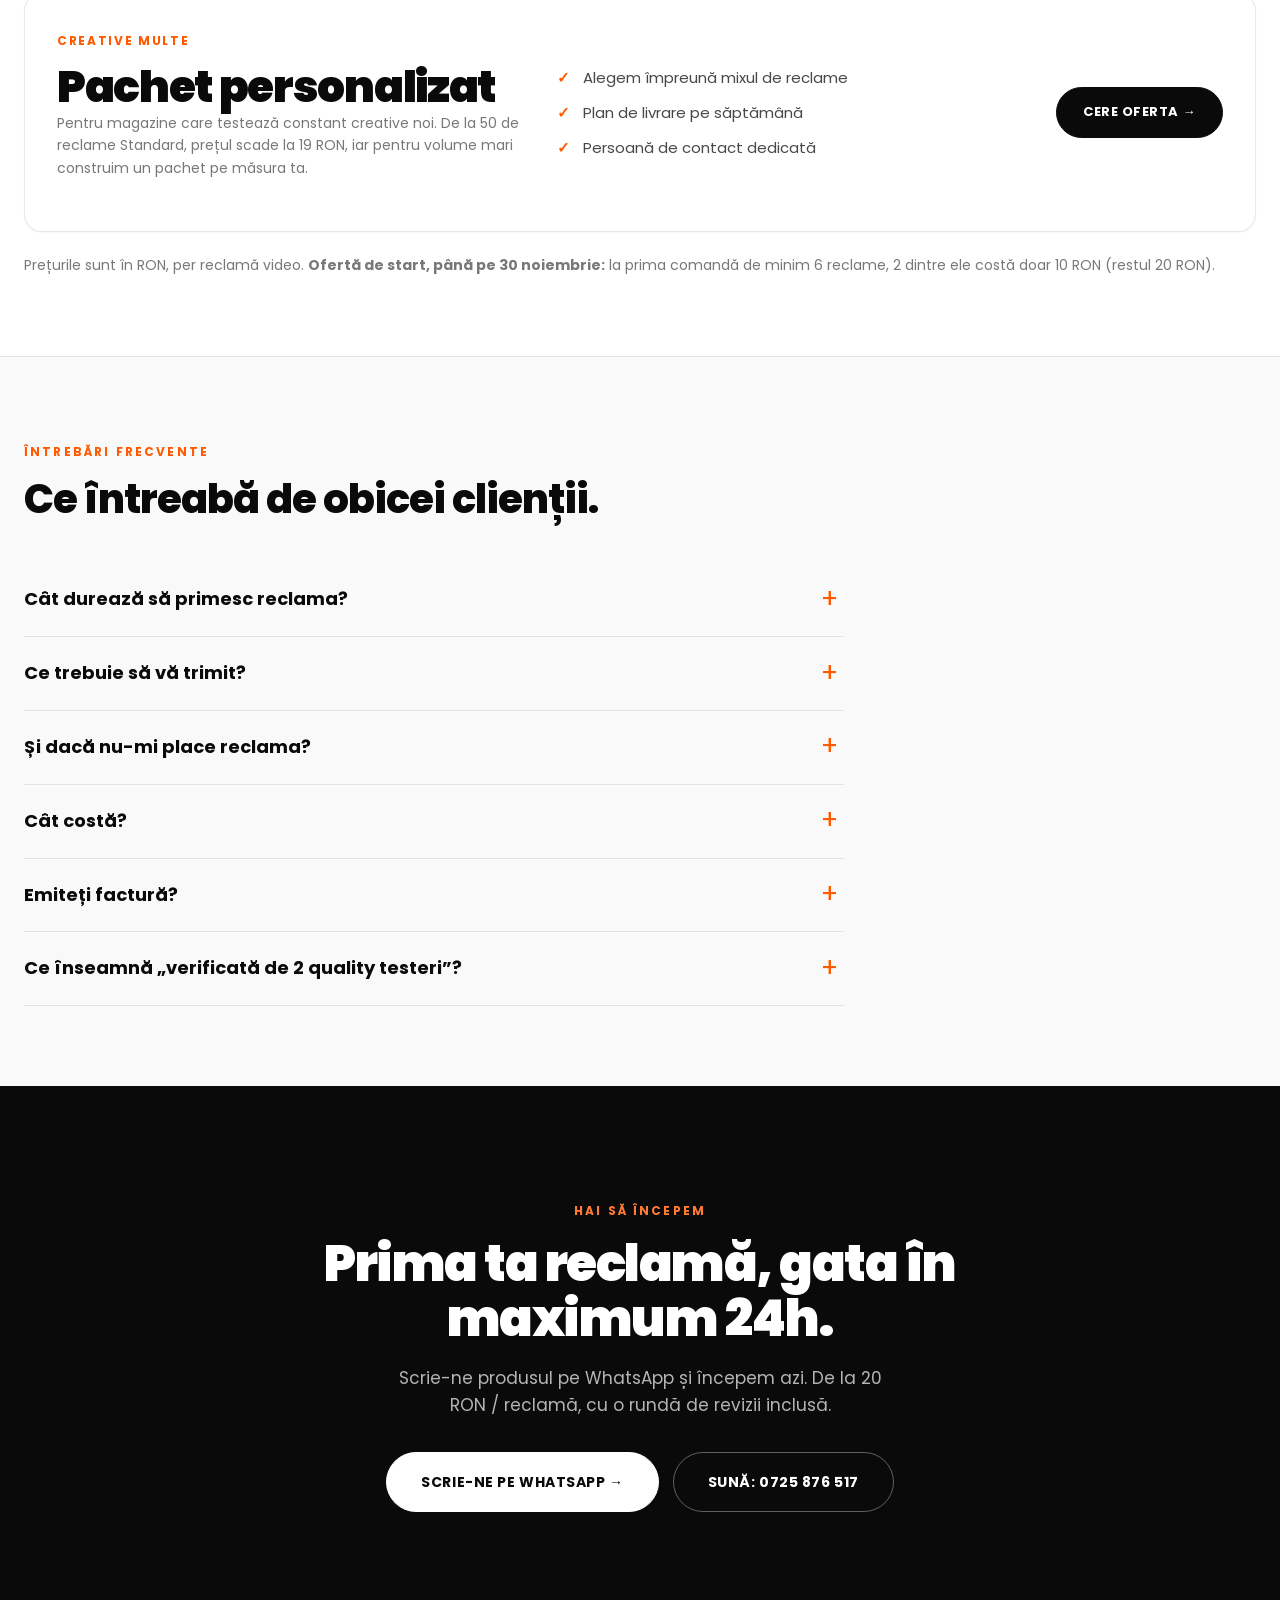
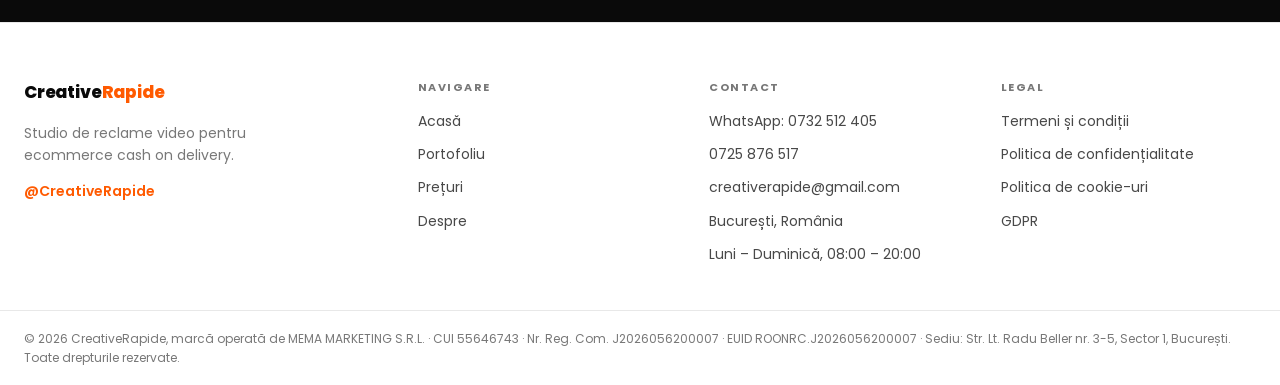
==== commit 079be18e: "Ofertă de start pe site (prima comandă 6+ reclame, 2 la 10 RON, până pe 30.11) Co-Authored-By: Claud" ====
--- a/index.html
+++ b/index.html
@@ -381,7 +381,7 @@
         <a class="btn btn-dark" href="https://wa.me/40732512405?text=Salut!%20Vreau%20un%20pachet%20personalizat%20pentru%20mai%20multe%20reclame." target="_blank" rel="noopener">Cere oferta →</a>
       </div>
     </div>
-    <p class="price-note rv">Prețurile sunt în RON, per reclamă video.</p>
+    <p class="price-note rv">Prețurile sunt în RON, per reclamă video. <strong>Ofertă de start, până pe 30 noiembrie:</strong> la prima comandă de minim 6 reclame, 2 dintre ele costă doar 10 RON (restul 20 RON).</p>
   </div>
 </section>
 
@@ -407,7 +407,7 @@
       </details>
       <details>
         <summary>Cât costă?</summary>
-        <p>Standard costă 20 RON pe reclamă, Plus 30 RON și Performanță 35 RON. De la 50 de reclame Standard prețul scade la 19 RON, iar pentru volume mari facem un pachet personalizat.</p>
+        <p>Standard costă 20 RON pe reclamă, Plus 30 RON și Performanță 35 RON. De la 50 de reclame Standard prețul scade la 19 RON, iar pentru volume mari facem un pachet personalizat. Până pe 30 noiembrie, la prima comandă de minim 6 reclame, 2 dintre ele costă doar 10 RON.</p>
       </details>
       <details>
         <summary>Emiteți factură?</summary>
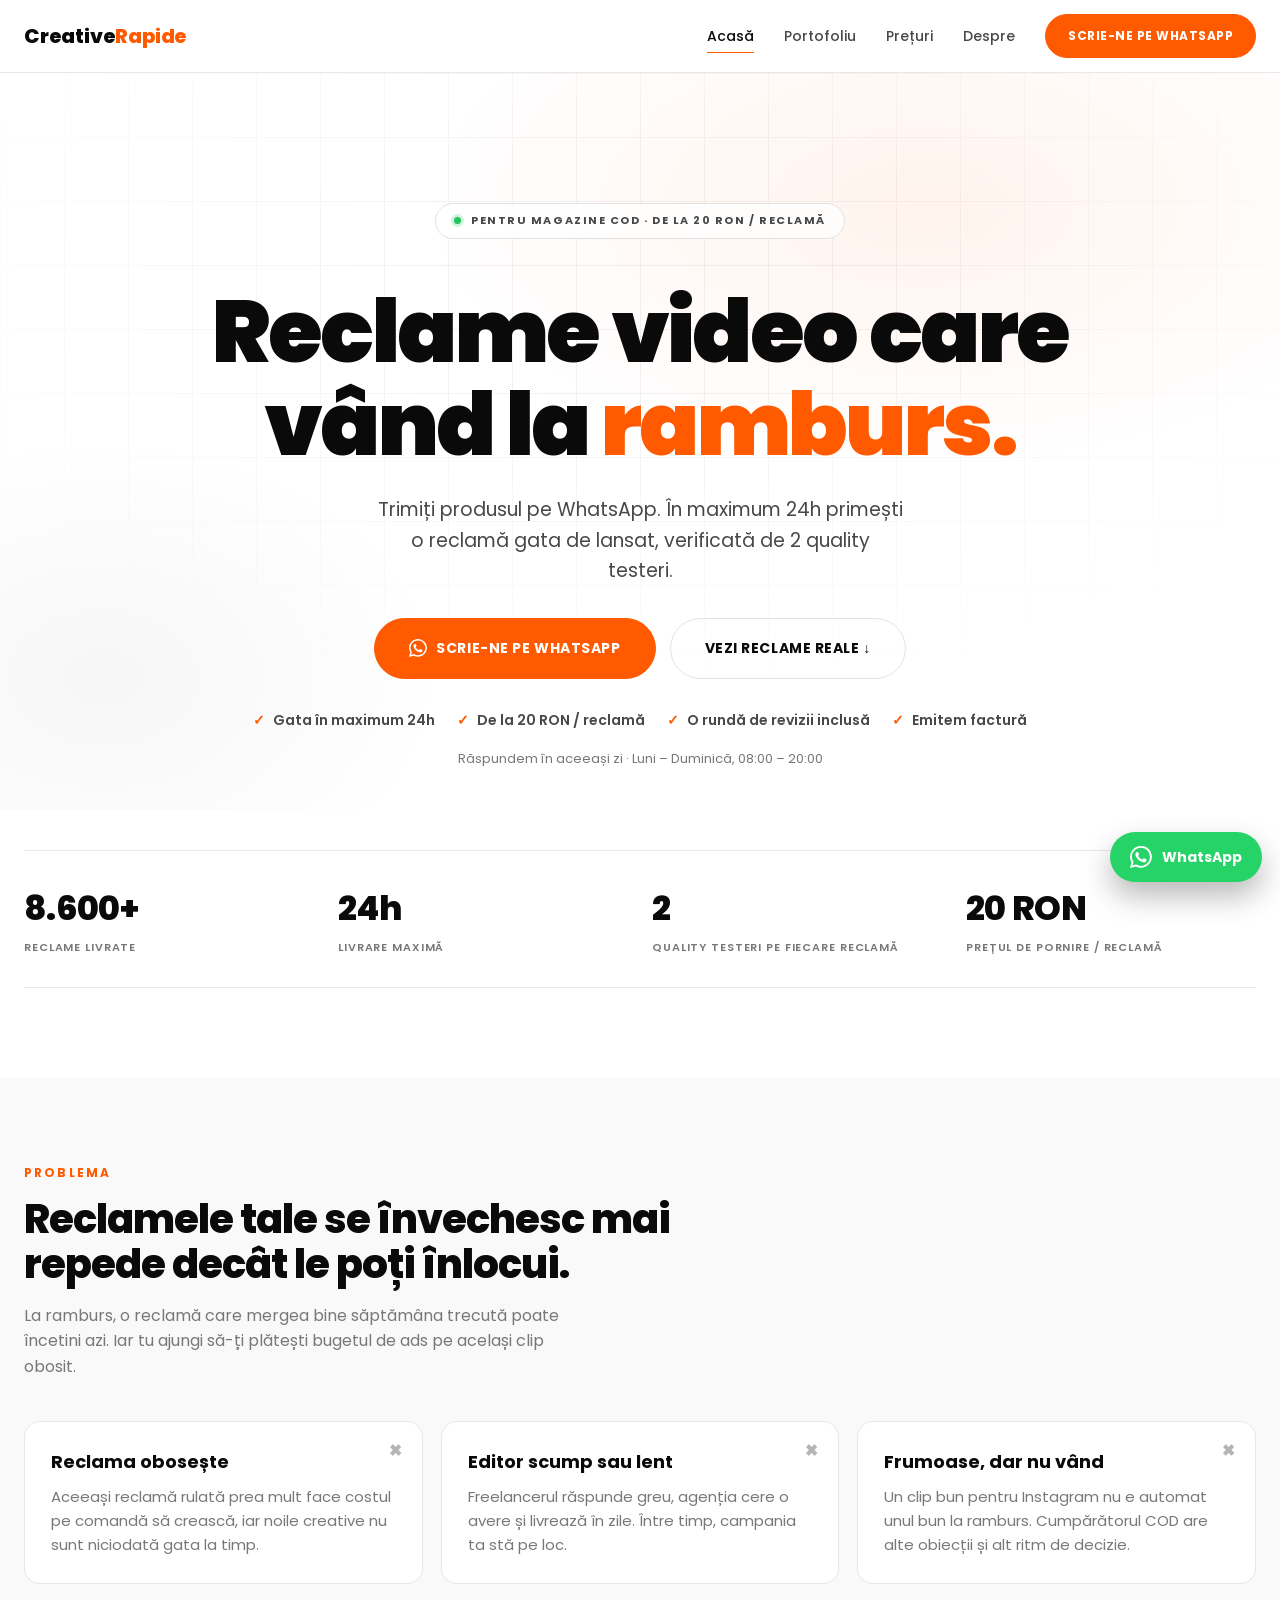
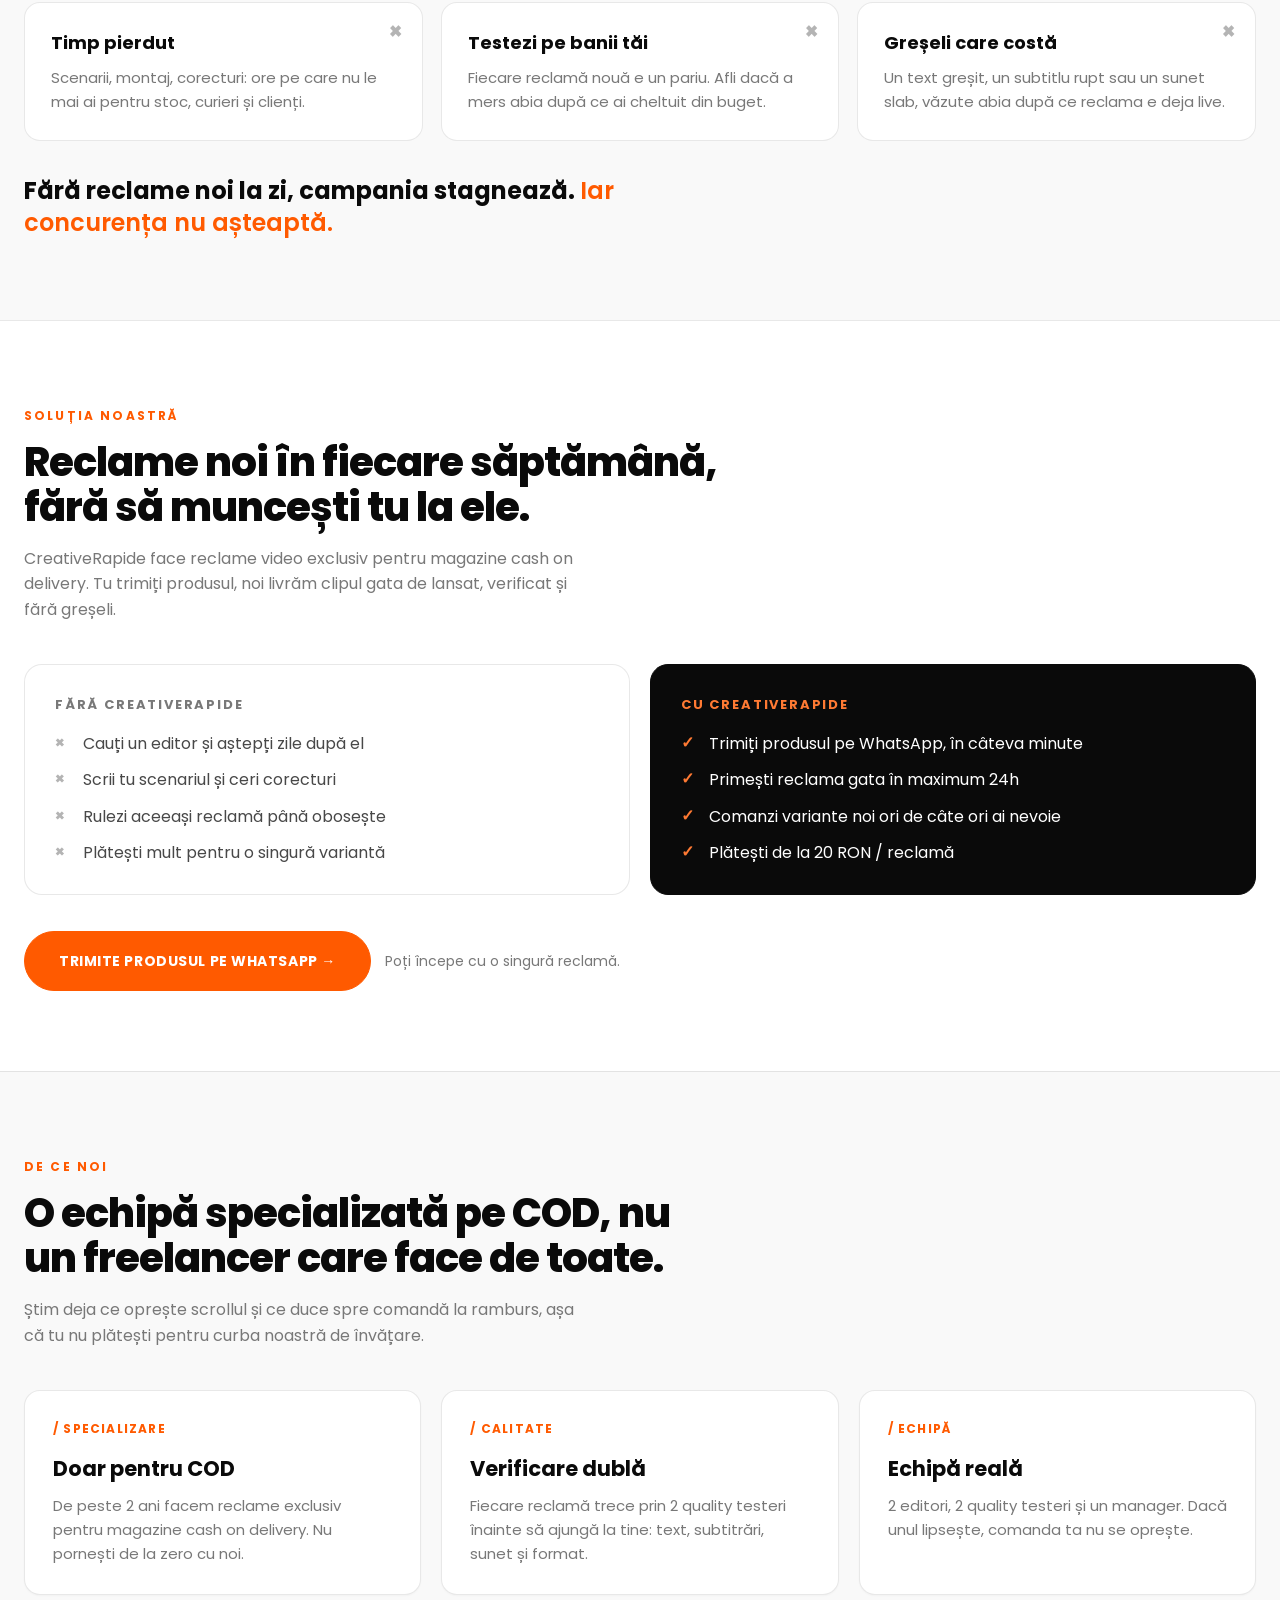
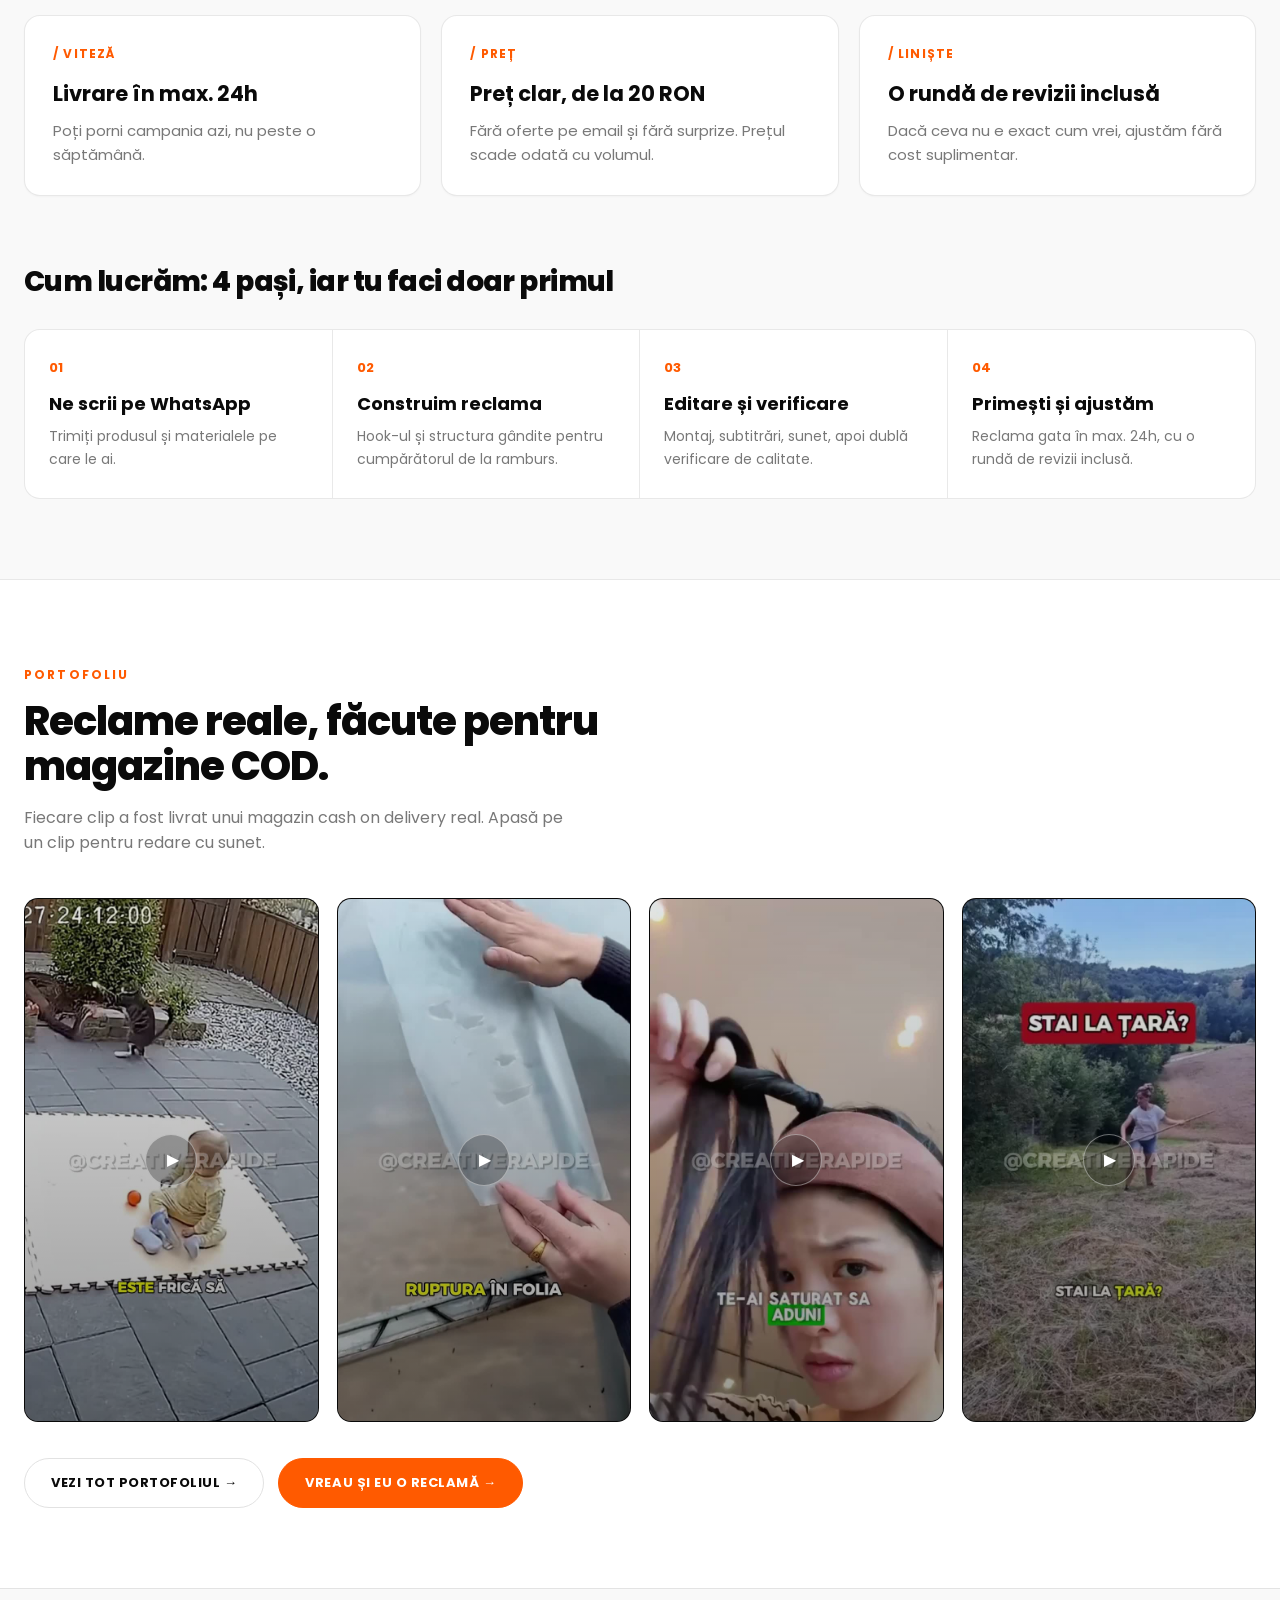
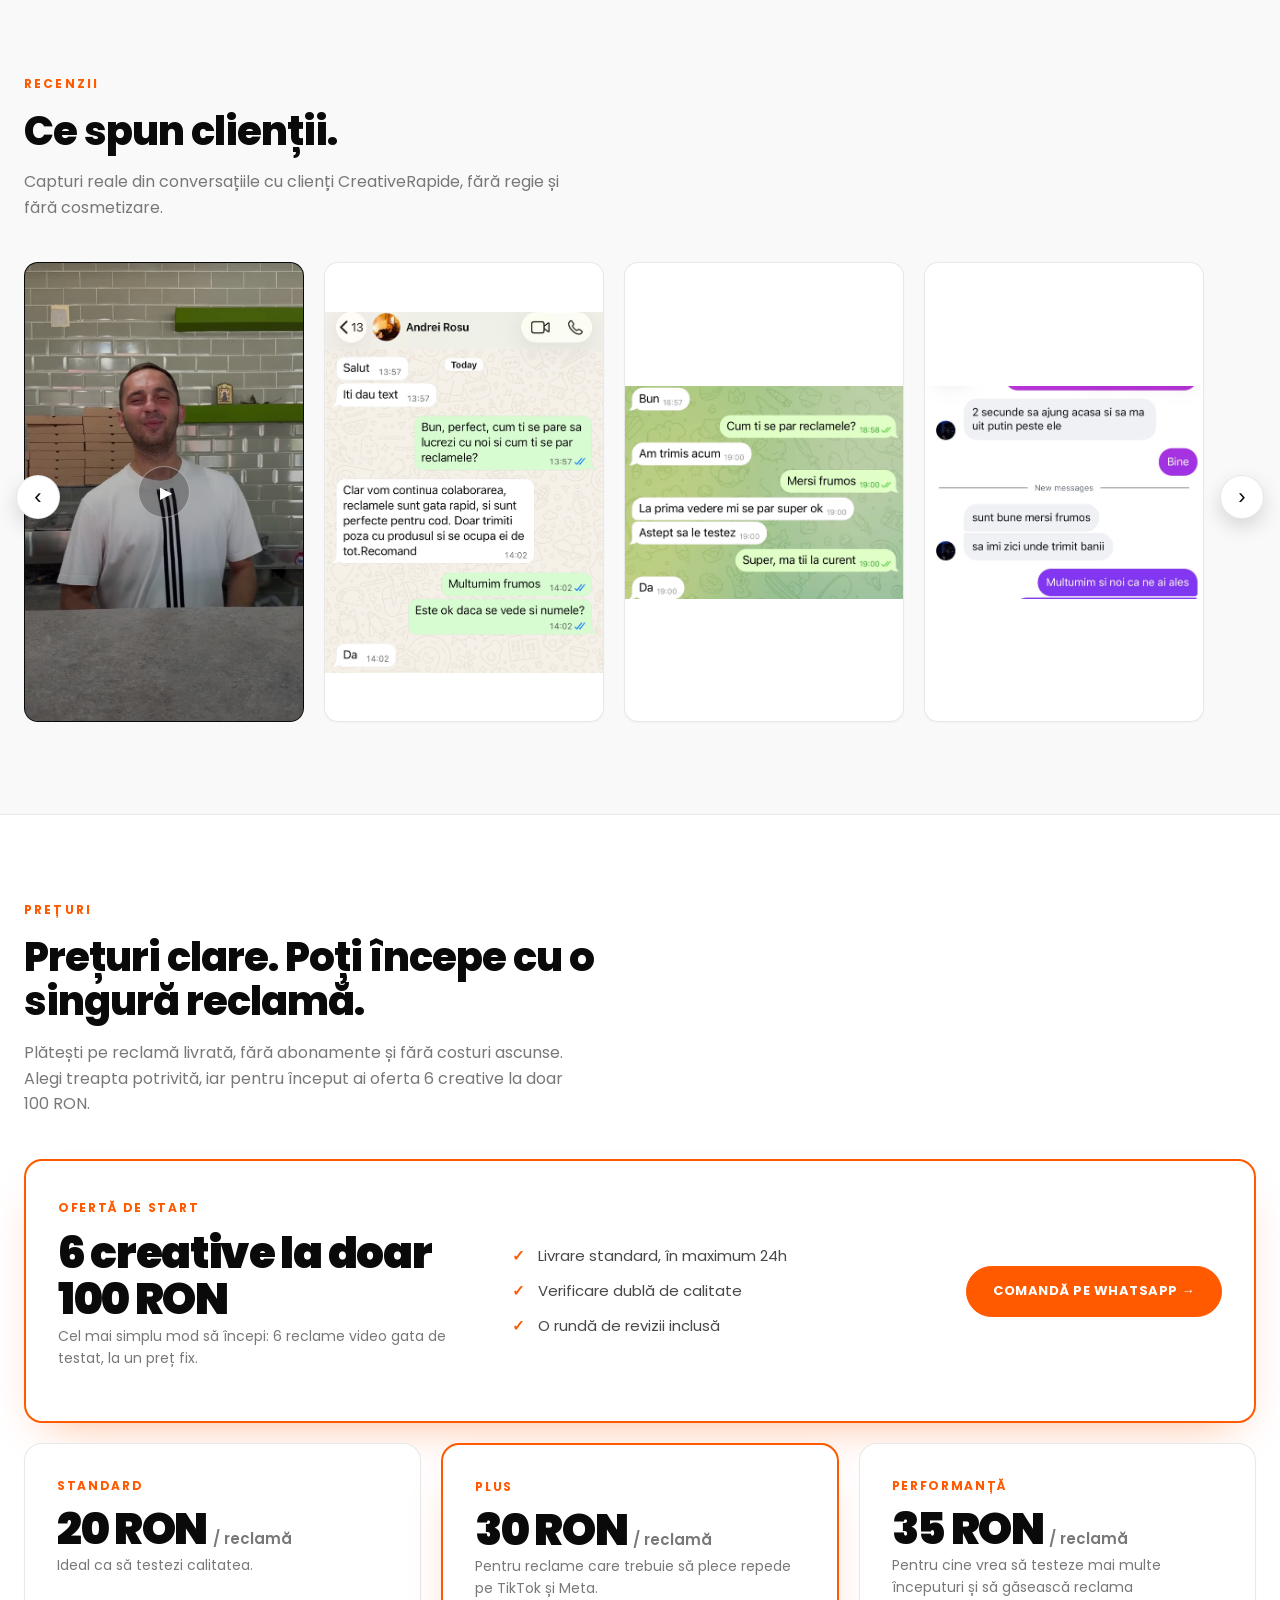
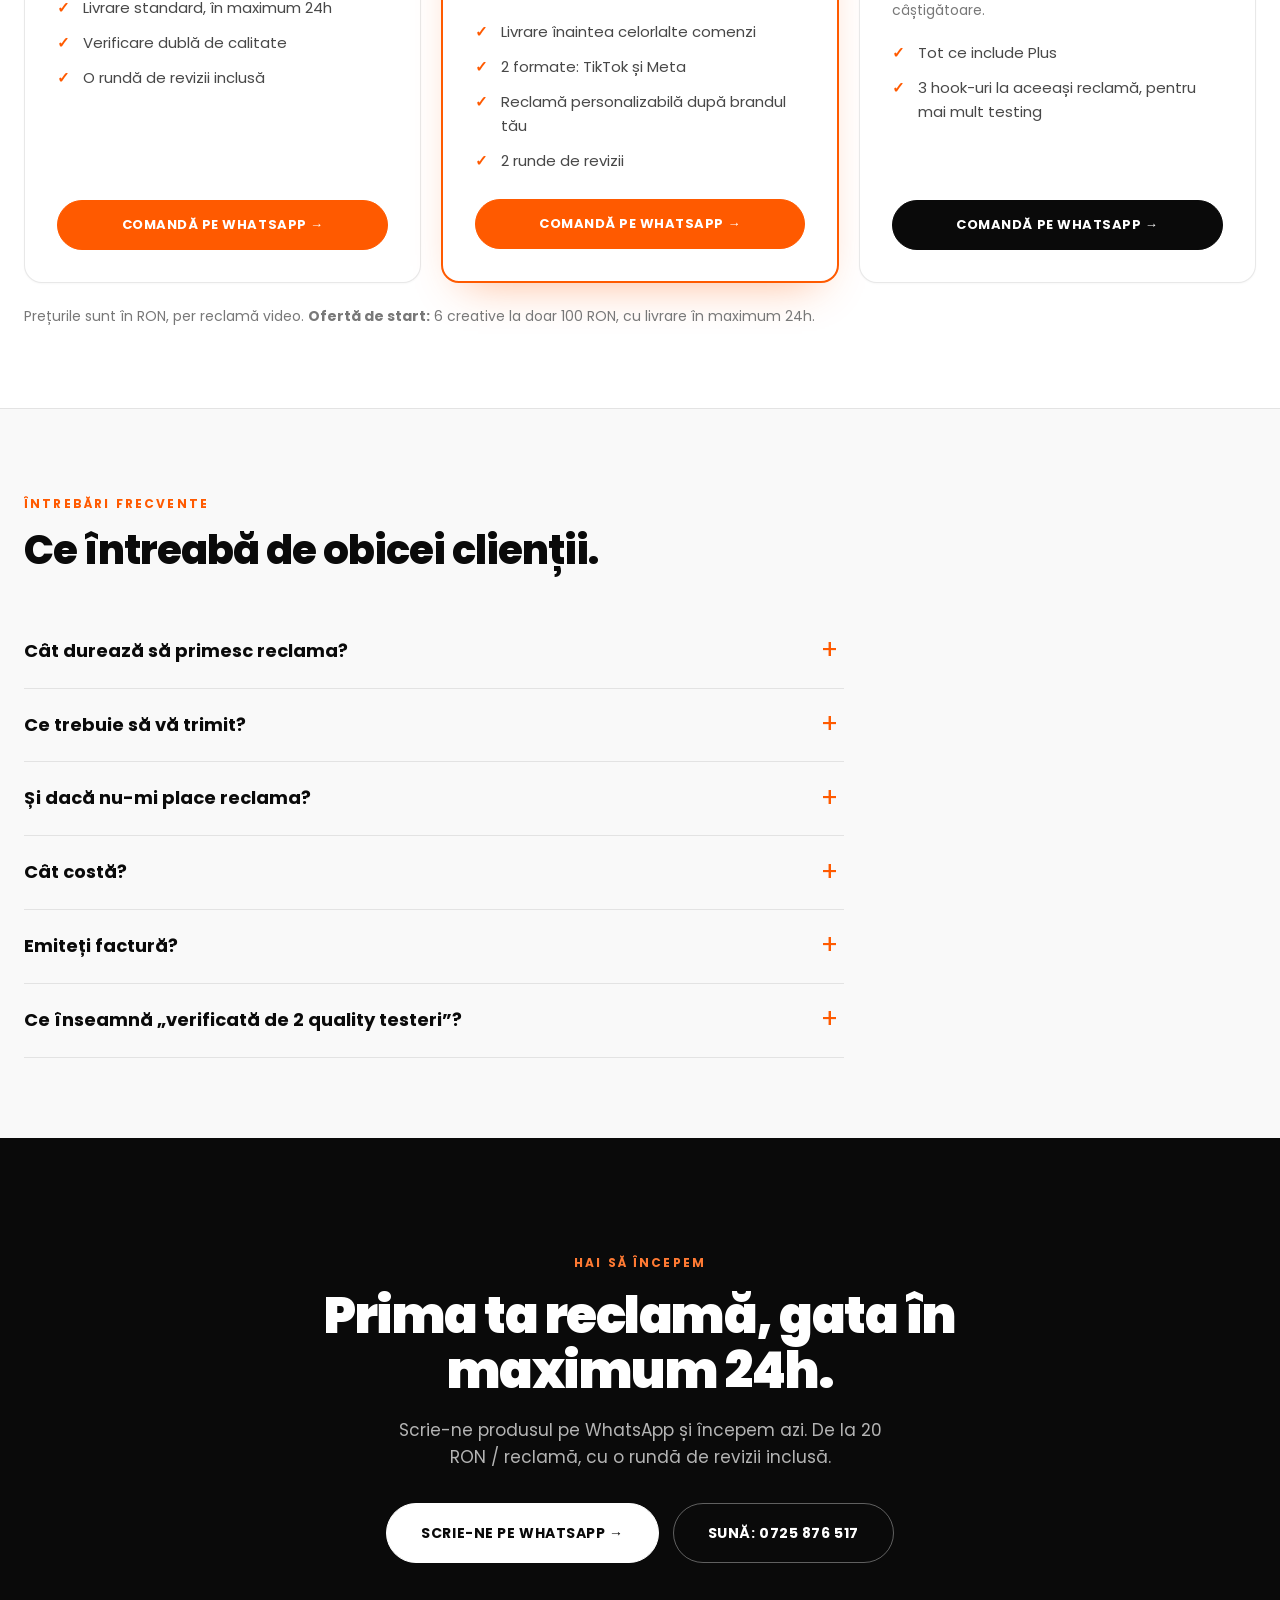
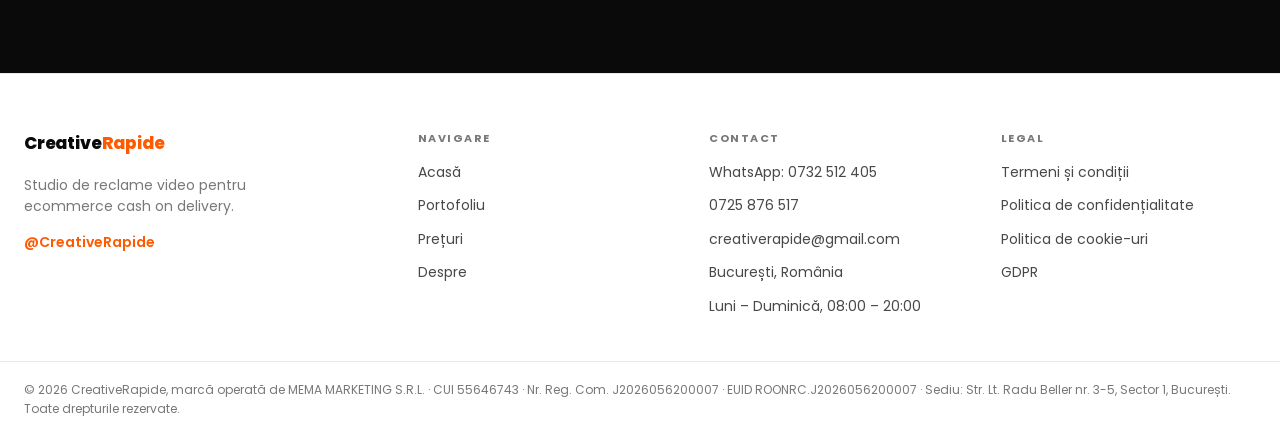
==== commit 70e076c8: "Oferta 6 creative la 100 RON ca prim card de pret Co-Authored-By: Claude Sonnet 5.5 <noreply@anthrop" ====
--- a/index.html
+++ b/index.html
@@ -106,14 +106,14 @@
 
 <header>
   <div class="wrap nav">
-    <a class="brand" href="index.html">Creative<b>Rapide</b></a>
+    <a class="brand" href="/home">Creative<b>Rapide</b></a>
     <input type="checkbox" id="nav-toggle" class="nav-toggle">
     <label for="nav-toggle" class="nav-burger" aria-label="Deschide meniul"><span></span><span></span><span></span></label>
     <nav class="nav-links">
-      <a class="active" href="index.html">Acasă</a>
-      <a href="portofoliu.html">Portofoliu</a>
+      <a class="active" href="/home">Acasă</a>
+      <a href="/portofoliu">Portofoliu</a>
       <a href="#preturi">Prețuri</a>
-      <a href="despre.html">Despre</a>
+      <a href="/despre">Despre</a>
       <a class="btn btn-accent" href="https://wa.me/40732512405?text=Salut!%20Vreau%20reclame%20video%20pentru%20magazinul%20meu." target="_blank" rel="noopener">Scrie-ne pe WhatsApp</a>
     </nav>
   </div>
@@ -298,7 +298,7 @@
       <div class="card" data-clip="4"></div>
     </div>
     <div class="sec-foot cta-row">
-      <a class="btn btn-ghost" href="portofoliu.html">Vezi tot portofoliul →</a>
+      <a class="btn btn-ghost" href="/portofoliu">Vezi tot portofoliul →</a>
       <a class="btn btn-accent" href="https://wa.me/40732512405?text=Salut!%20Vreau%20reclame%20video%20pentru%20magazinul%20meu." target="_blank" rel="noopener">Vreau și eu o reclamă →</a>
     </div>
   </div>
@@ -331,9 +331,22 @@
     <div class="sec-head rv">
       <span class="eyebrow">Prețuri</span>
       <h2>Prețuri clare. Poți începe cu o singură reclamă.</h2>
-      <p>Plătești pe reclamă livrată, fără abonamente și fără costuri ascunse. Alegi treapta potrivită, iar la volum mare primești preț personalizat.</p>
+      <p>Plătești pe reclamă livrată, fără abonamente și fără costuri ascunse. Alegi treapta potrivită, iar pentru început ai oferta 6 creative la doar 100 RON.</p>
     </div>
     <div class="price-grid reveal-group">
+      <div class="price wide feat">
+        <div>
+          <span class="tag">Ofertă de start</span>
+          <div class="amt">6 creative la doar 100 RON</div>
+          <p class="for">Cel mai simplu mod să începi: 6 reclame video gata de testat, la un preț fix.</p>
+        </div>
+        <ul>
+          <li>Livrare standard, în maximum 24h</li>
+          <li>Verificare dublă de calitate</li>
+          <li>O rundă de revizii inclusă</li>
+        </ul>
+        <a class="btn btn-accent" href="https://wa.me/40732512405?text=Salut!%20Vreau%20oferta%206%20creative%20la%20100%20RON." target="_blank" rel="noopener">Comandă pe WhatsApp →</a>
+      </div>
       <div class="price">
         <span class="tag">Standard</span>
         <div class="amt">20 RON <small>/ reclamă</small></div>
@@ -367,21 +380,8 @@
         </ul>
         <a class="btn btn-dark" href="https://wa.me/40732512405?text=Salut!%20Vreau%20reclame%20Performan%C8%9B%C4%83%20(35%20RON)." target="_blank" rel="noopener">Comandă pe WhatsApp →</a>
       </div>
-      <div class="price wide">
-        <div>
-          <span class="tag">Creative multe</span>
-          <div class="amt">Pachet personalizat</div>
-          <p class="for">Pentru magazine care testează constant creative noi. De la 50 de reclame Standard, prețul scade la 19 RON, iar pentru volume mari construim un pachet pe măsura ta.</p>
-        </div>
-        <ul>
-          <li>Alegem împreună mixul de reclame</li>
-          <li>Plan de livrare pe săptămână</li>
-          <li>Persoană de contact dedicată</li>
-        </ul>
-        <a class="btn btn-dark" href="https://wa.me/40732512405?text=Salut!%20Vreau%20un%20pachet%20personalizat%20pentru%20mai%20multe%20reclame." target="_blank" rel="noopener">Cere oferta →</a>
-      </div>
-    </div>
-    <p class="price-note rv">Prețurile sunt în RON, per reclamă video. <strong>Ofertă de start, până pe 30 noiembrie:</strong> la prima comandă de minim 6 reclame, 2 dintre ele costă doar 10 RON (restul 20 RON).</p>
+    </div>
+    <p class="price-note rv">Prețurile sunt în RON, per reclamă video. <strong>Ofertă de start:</strong> 6 creative la doar 100 RON, cu livrare în maximum 24h.</p>
   </div>
 </section>
 
@@ -407,7 +407,7 @@
       </details>
       <details>
         <summary>Cât costă?</summary>
-        <p>Standard costă 20 RON pe reclamă, Plus 30 RON și Performanță 35 RON. De la 50 de reclame Standard prețul scade la 19 RON, iar pentru volume mari facem un pachet personalizat. Până pe 30 noiembrie, la prima comandă de minim 6 reclame, 2 dintre ele costă doar 10 RON.</p>
+        <p>Standard costă 20 RON pe reclamă, Plus 30 RON și Performanță 35 RON. De la 50 de reclame Standard prețul scade la 19 RON, iar pentru volume mari ne poți scrie pe WhatsApp. Pentru început ai oferta 6 creative la doar 100 RON.</p>
       </details>
       <details>
         <summary>Emiteți factură?</summary>
@@ -443,10 +443,10 @@
     </div>
     <div class="footer-col">
       <span class="footer-h">Navigare</span>
-      <a href="index.html">Acasă</a>
-      <a href="portofoliu.html">Portofoliu</a>
+      <a href="/home">Acasă</a>
+      <a href="/portofoliu">Portofoliu</a>
       <a href="#preturi">Prețuri</a>
-      <a href="despre.html">Despre</a>
+      <a href="/despre">Despre</a>
     </div>
     <div class="footer-col">
       <span class="footer-h">Contact</span>
@@ -458,10 +458,10 @@
     </div>
     <div class="footer-col">
       <span class="footer-h">Legal</span>
-      <a href="termeni.html">Termeni și condiții</a>
-      <a href="confidentialitate.html">Politica de confidențialitate</a>
-      <a href="cookie-uri.html">Politica de cookie-uri</a>
-      <a href="gdpr.html">GDPR</a>
+      <a href="/termeni">Termeni și condiții</a>
+      <a href="/confidentialitate">Politica de confidențialitate</a>
+      <a href="/cookie-uri">Politica de cookie-uri</a>
+      <a href="/gdpr">GDPR</a>
     </div>
   </div>
   <div class="foot-bottom">© 2026 CreativeRapide, marcă operată de MEMA MARKETING S.R.L. · CUI 55646743 · Nr. Reg. Com. J2026056200007 · EUID ROONRC.J2026056200007 · Sediu: Str. Lt. Radu Beller nr. 3-5, Sector 1, București. Toate drepturile rezervate.</div>
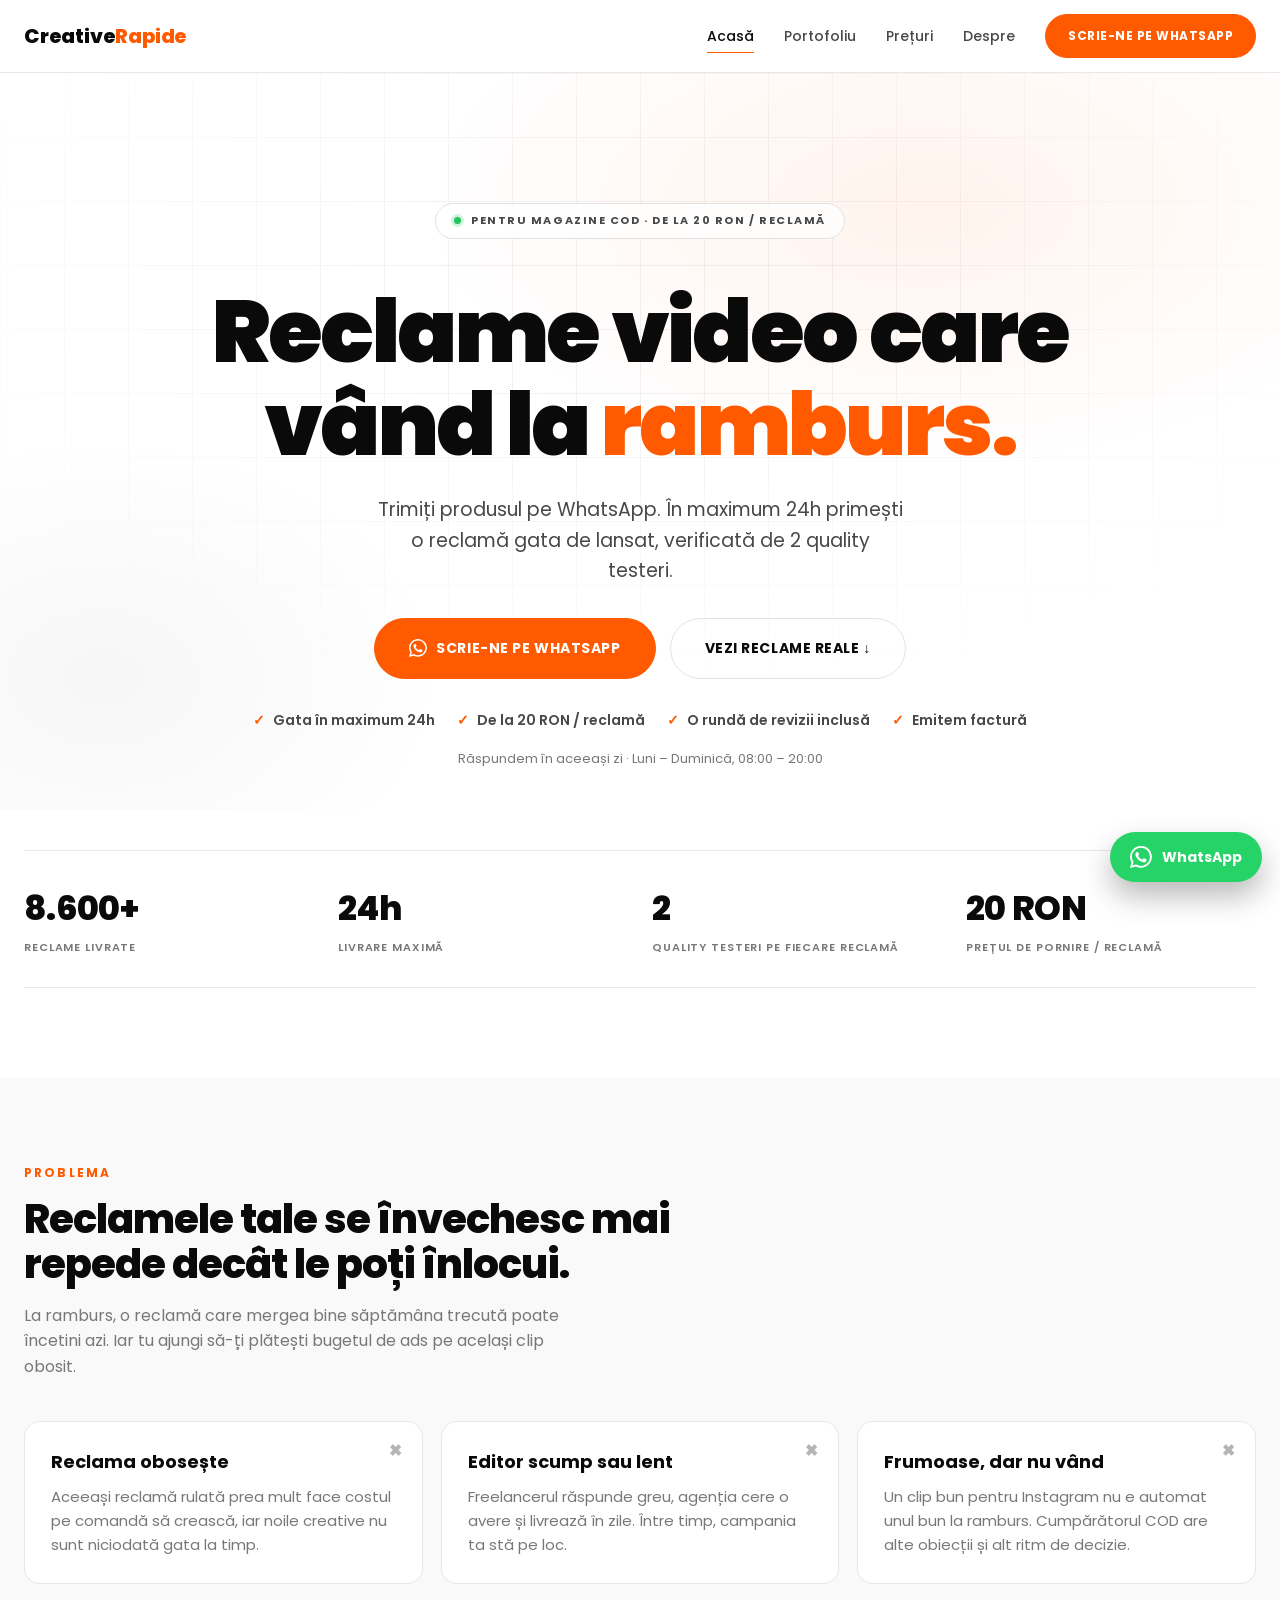
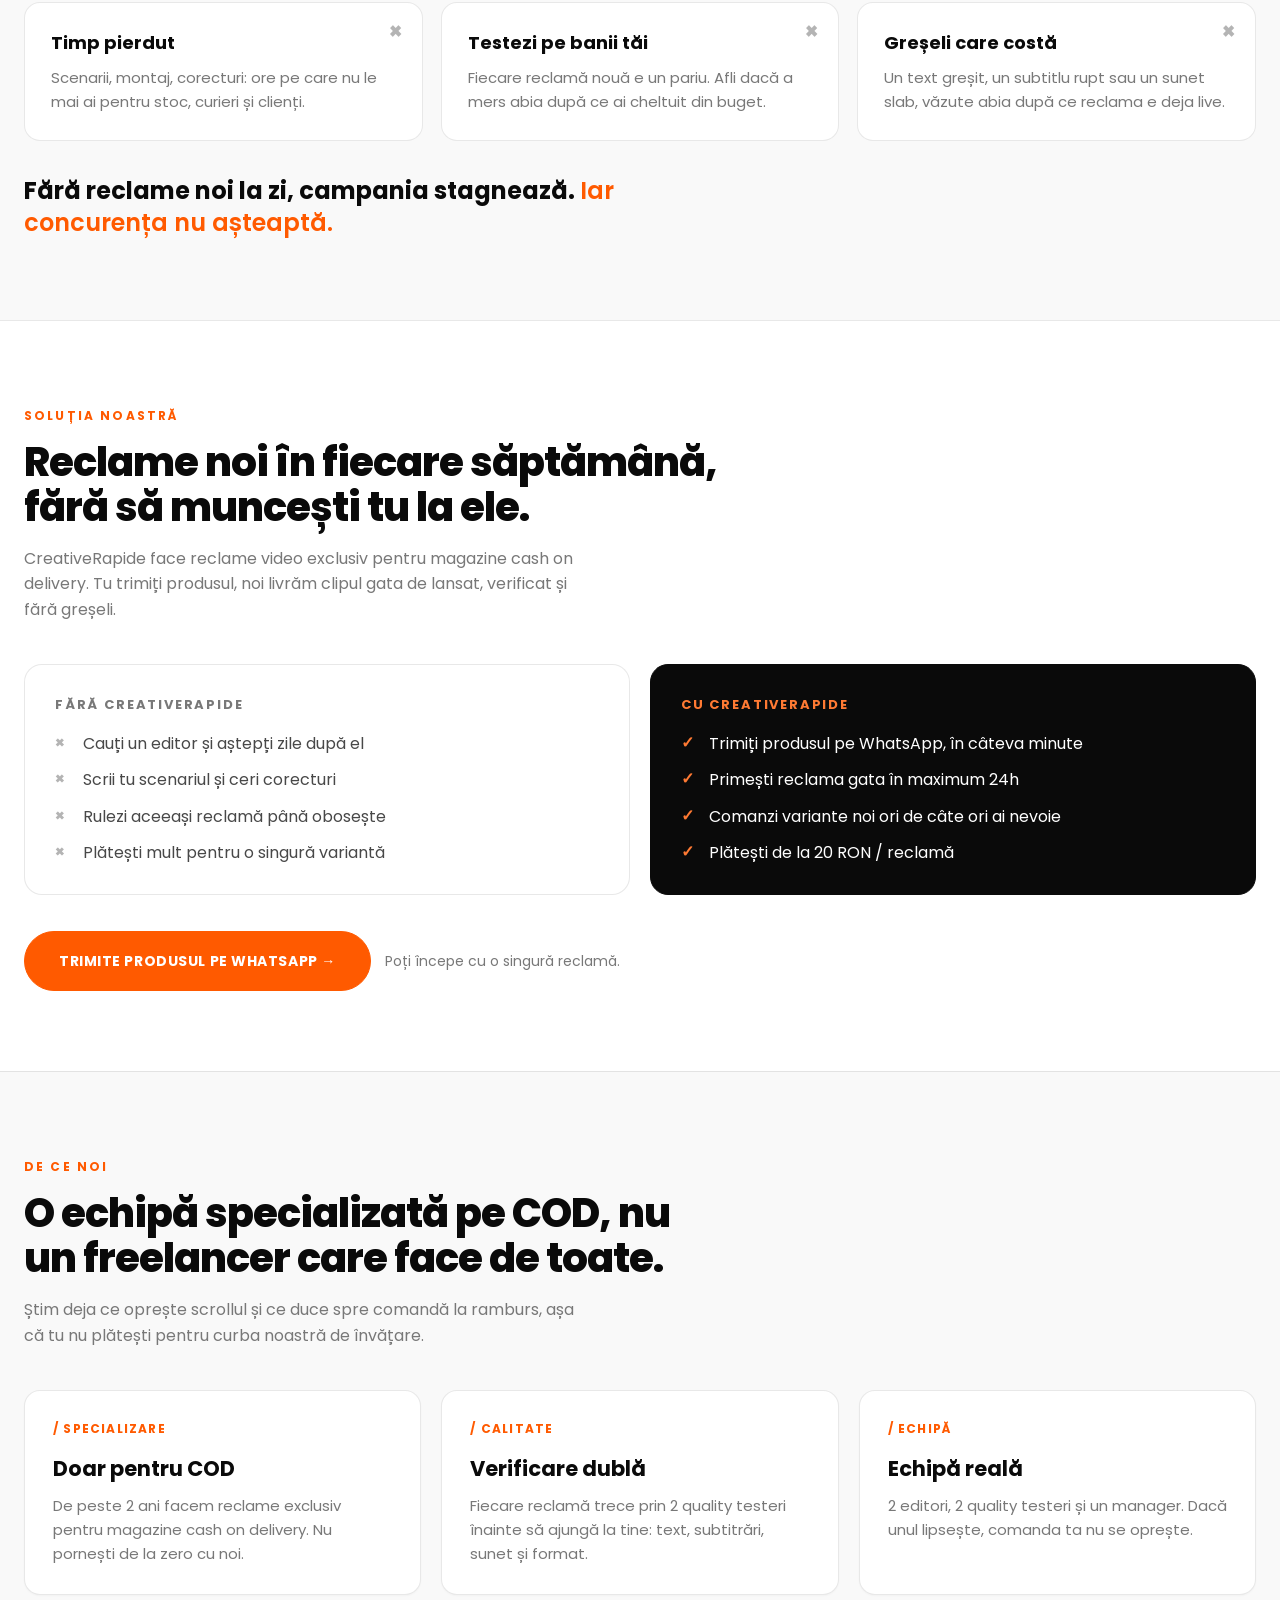
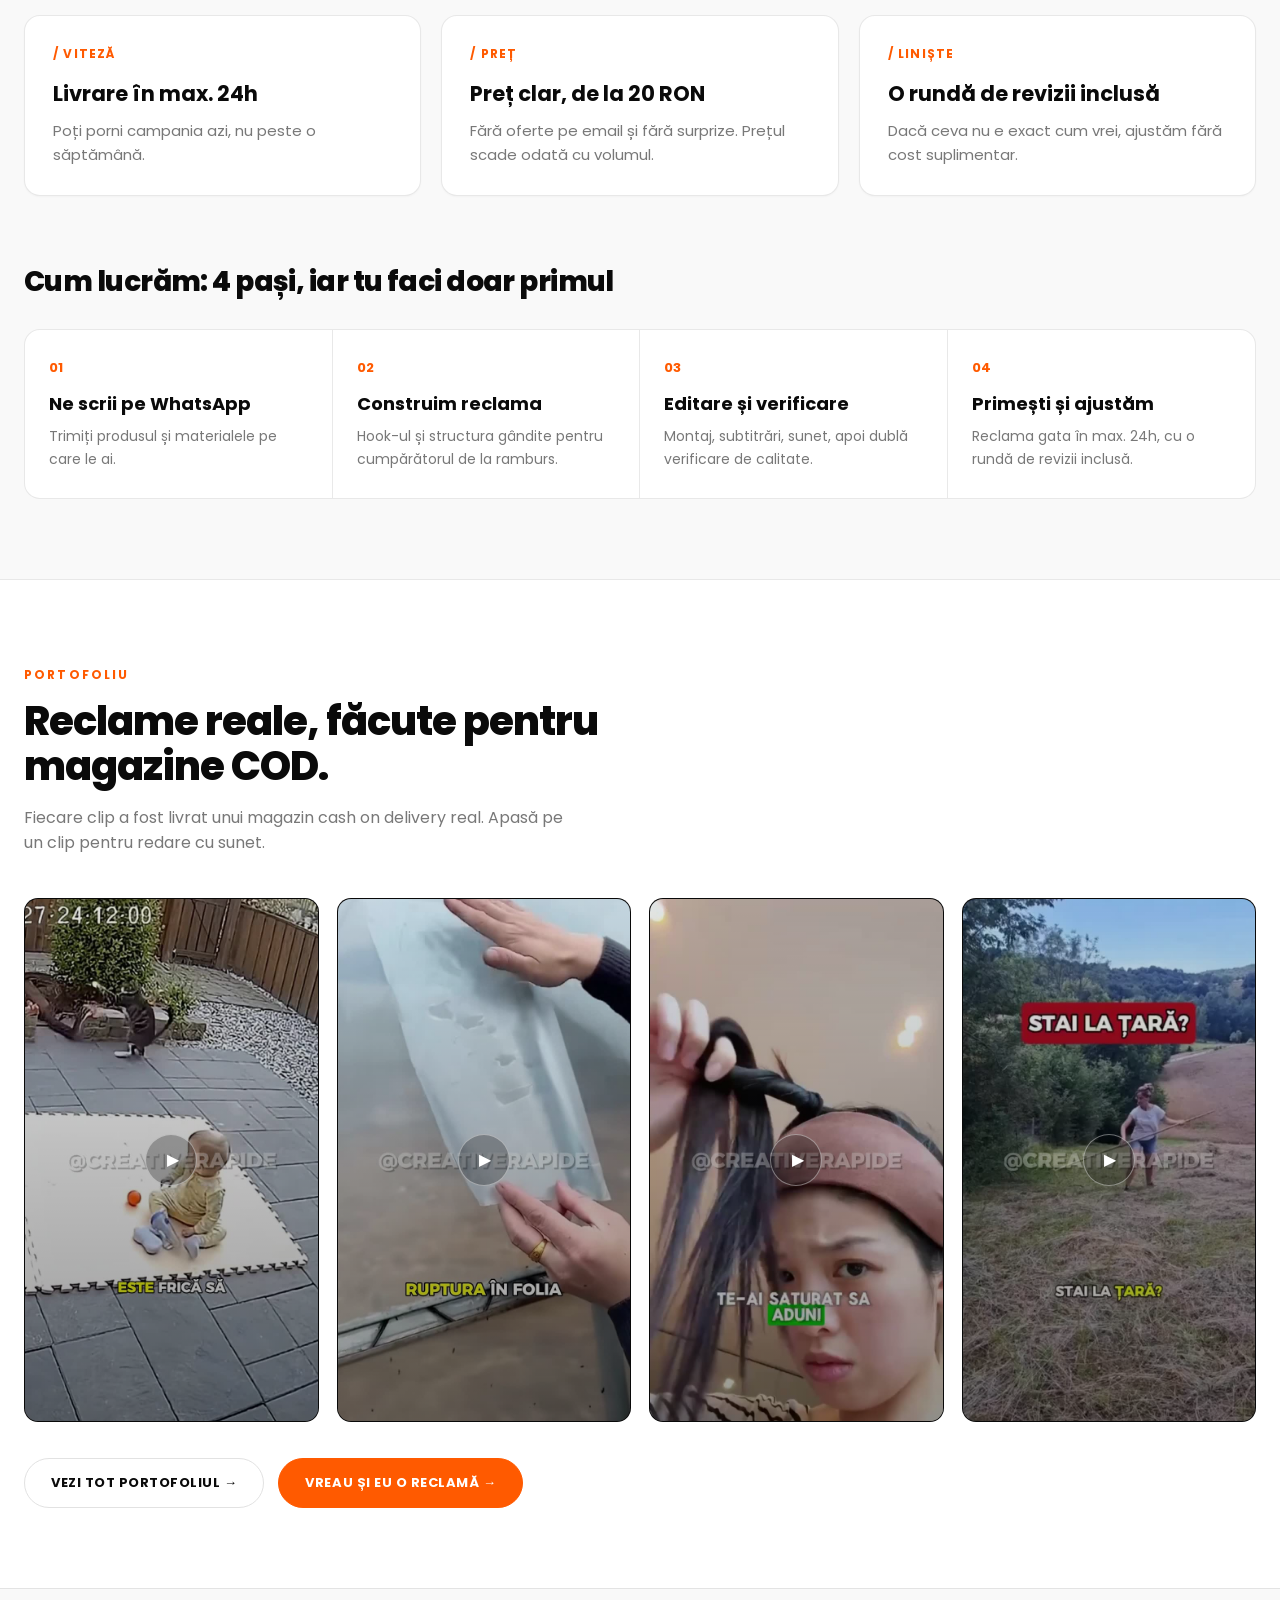
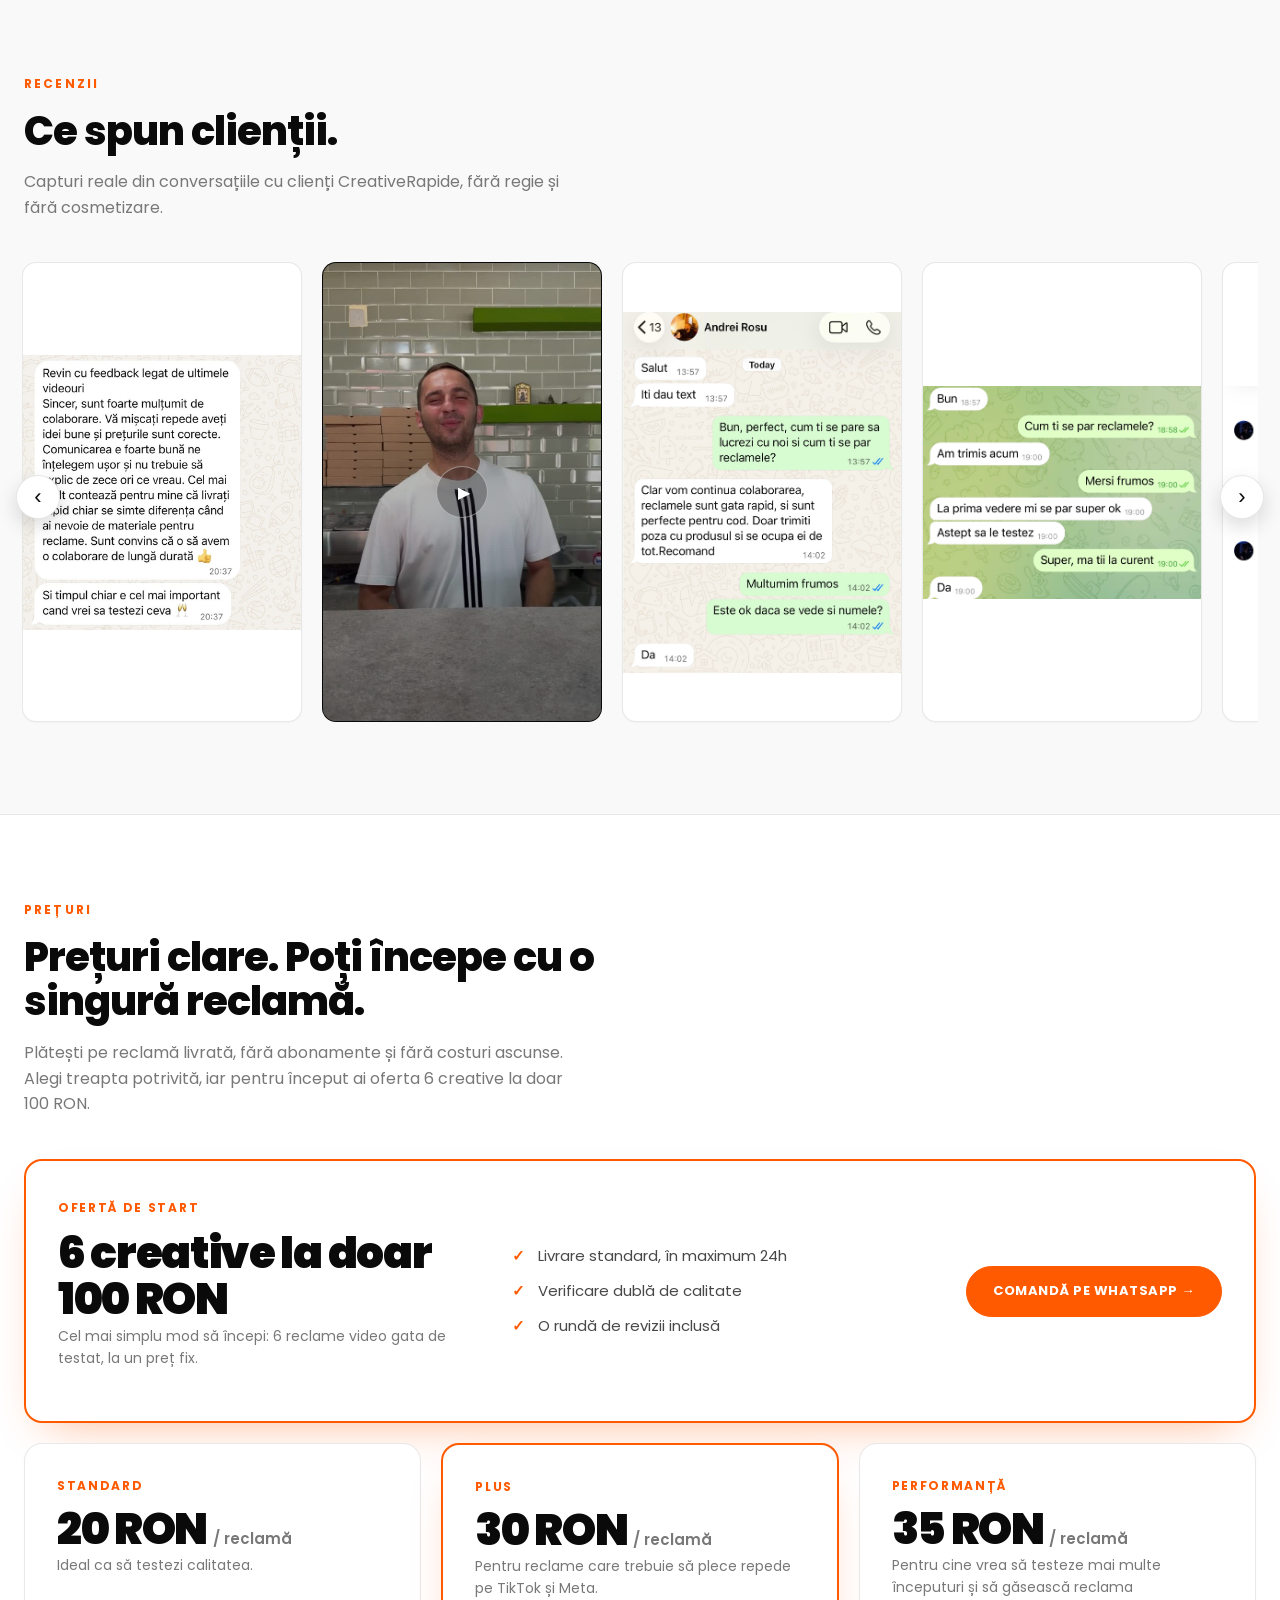
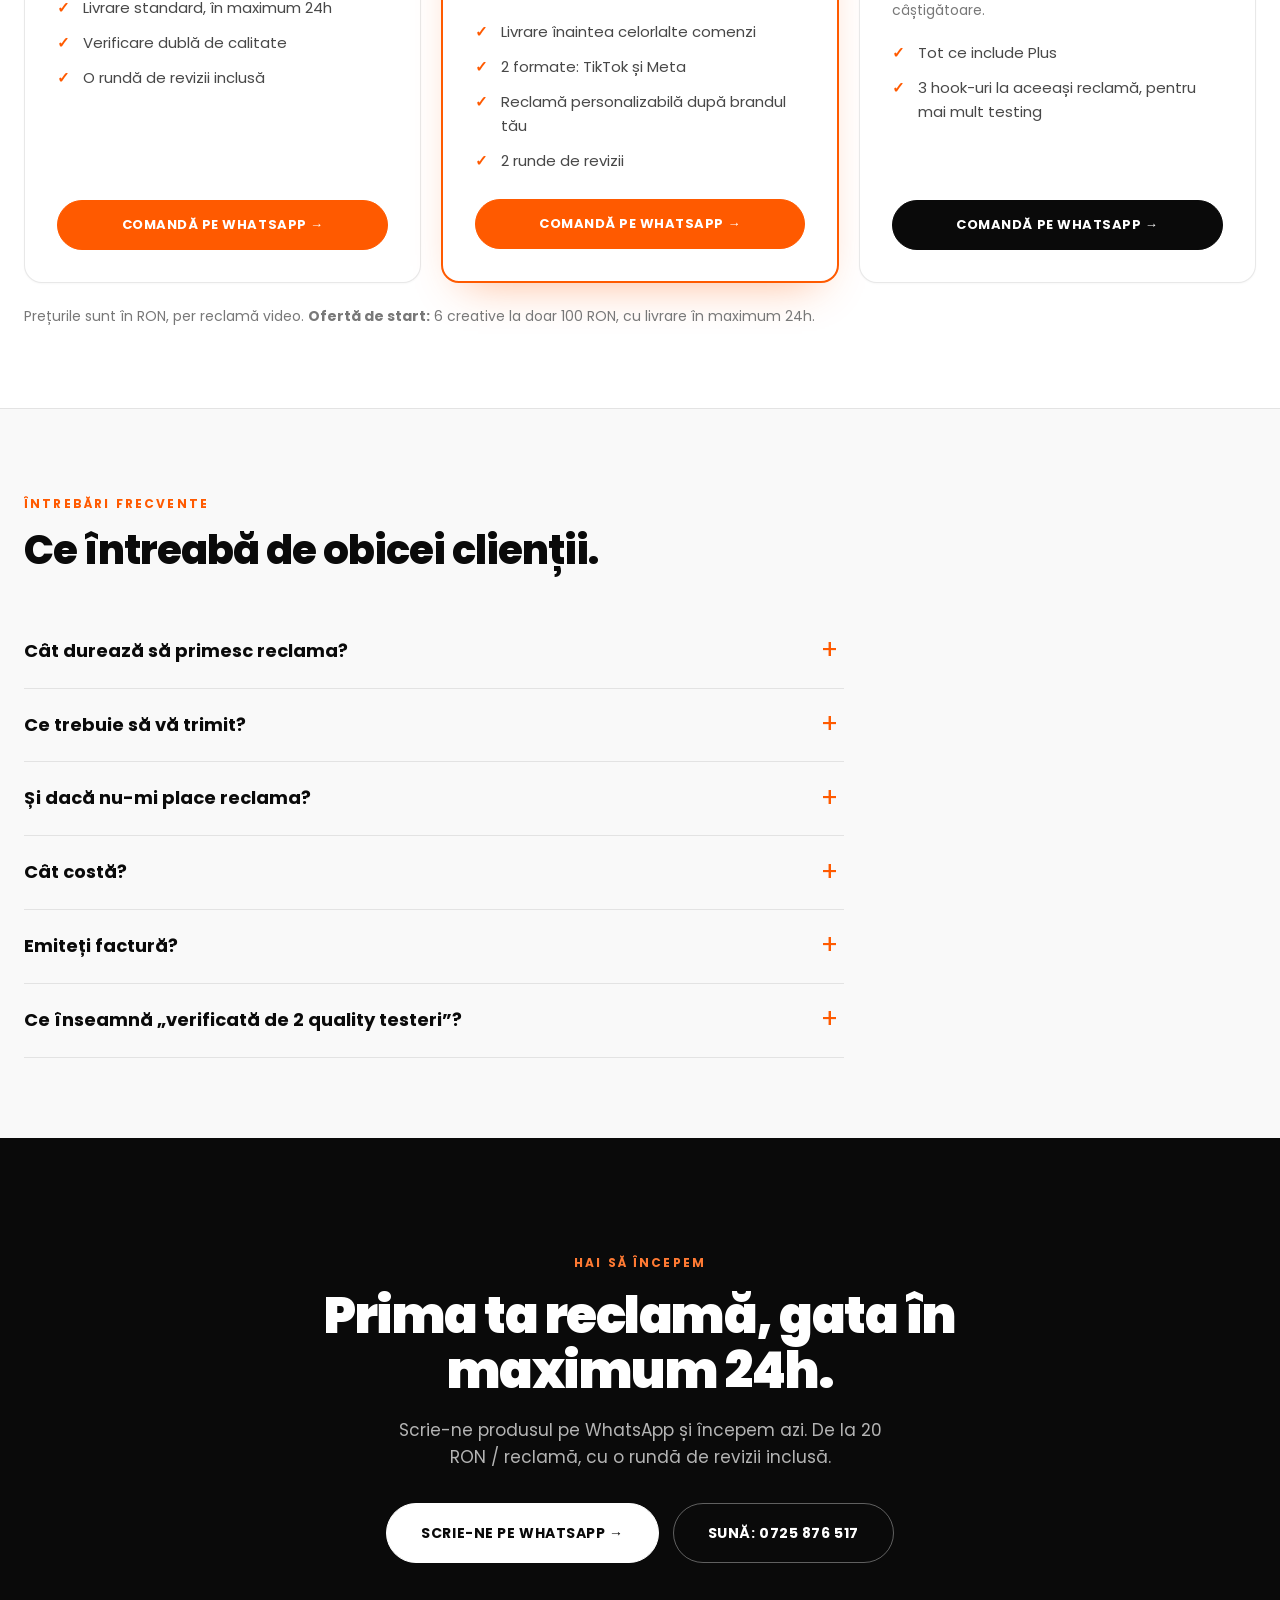
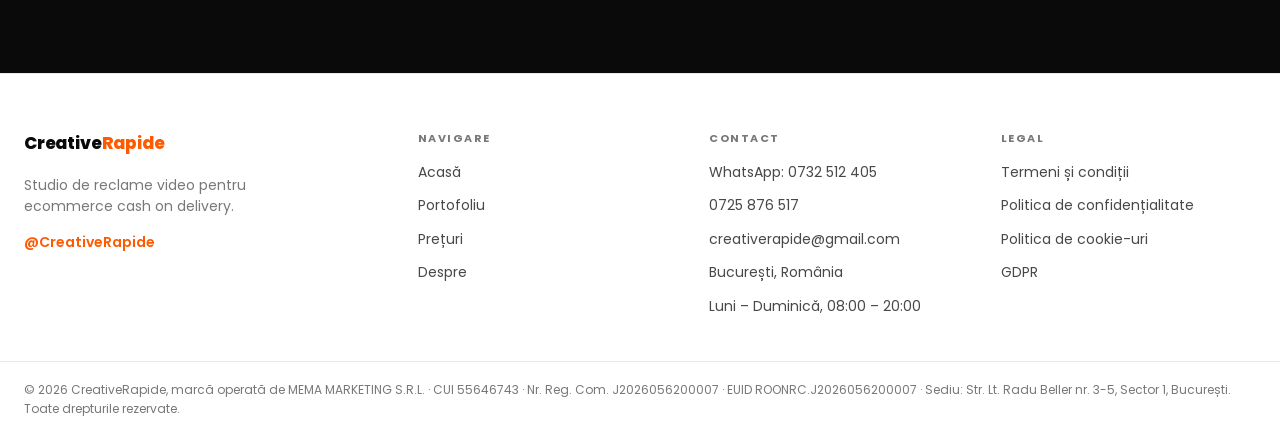
==== commit f240c3a0: "Recenzie noua ca prima in carusel Co-Authored-By: Claude Sonnet 5.5 <noreply@anthropic.com> Claude-S" ====
--- a/index.html
+++ b/index.html
@@ -314,6 +314,7 @@
     </div>
     <div class="reviews-carousel rv">
       <div class="reviews-track" id="reviews-track">
+        <div class="review-slide"><div class="review-shot"><img src="recenzii/image00005.jpeg" alt="Mesaj client: foarte mulțumit de colaborare, livrare rapidă, prețuri corecte, comunicare bună, colaborare de lungă durată" loading="lazy"></div></div>
         <div class="review-slide"><div class="card review-video-card" data-review="1"></div></div>
         <div class="review-slide"><div class="review-shot"><img src="recenzii/image00003.jpeg" alt="Recenzie de la Andrei Rosu, pe Instagram: reclamele sunt gata rapid și sunt perfecte pentru COD, recomandă colaborarea" loading="lazy"></div></div>
         <div class="review-slide"><div class="review-shot"><img src="recenzii/image00002.jpeg" alt="Mesaj client: reclamele arată super ok la prima vedere" loading="lazy"></div></div>
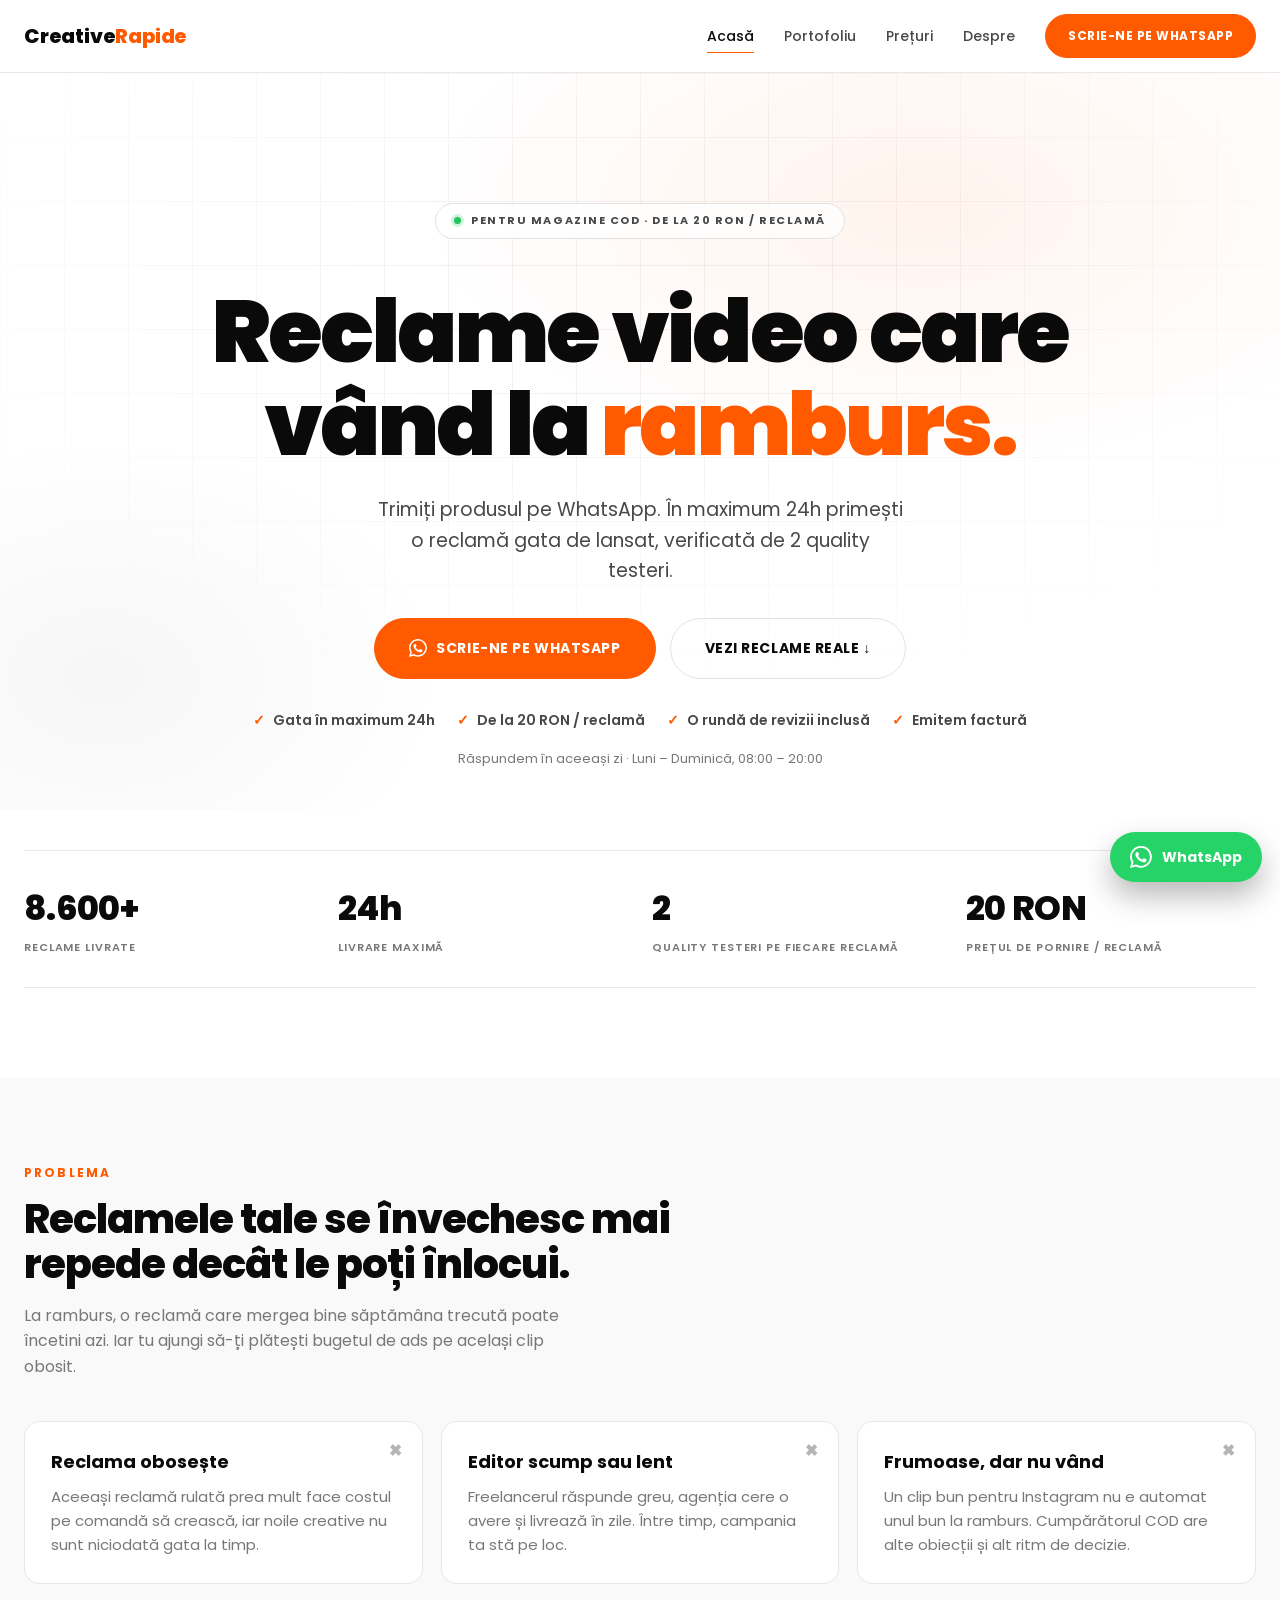
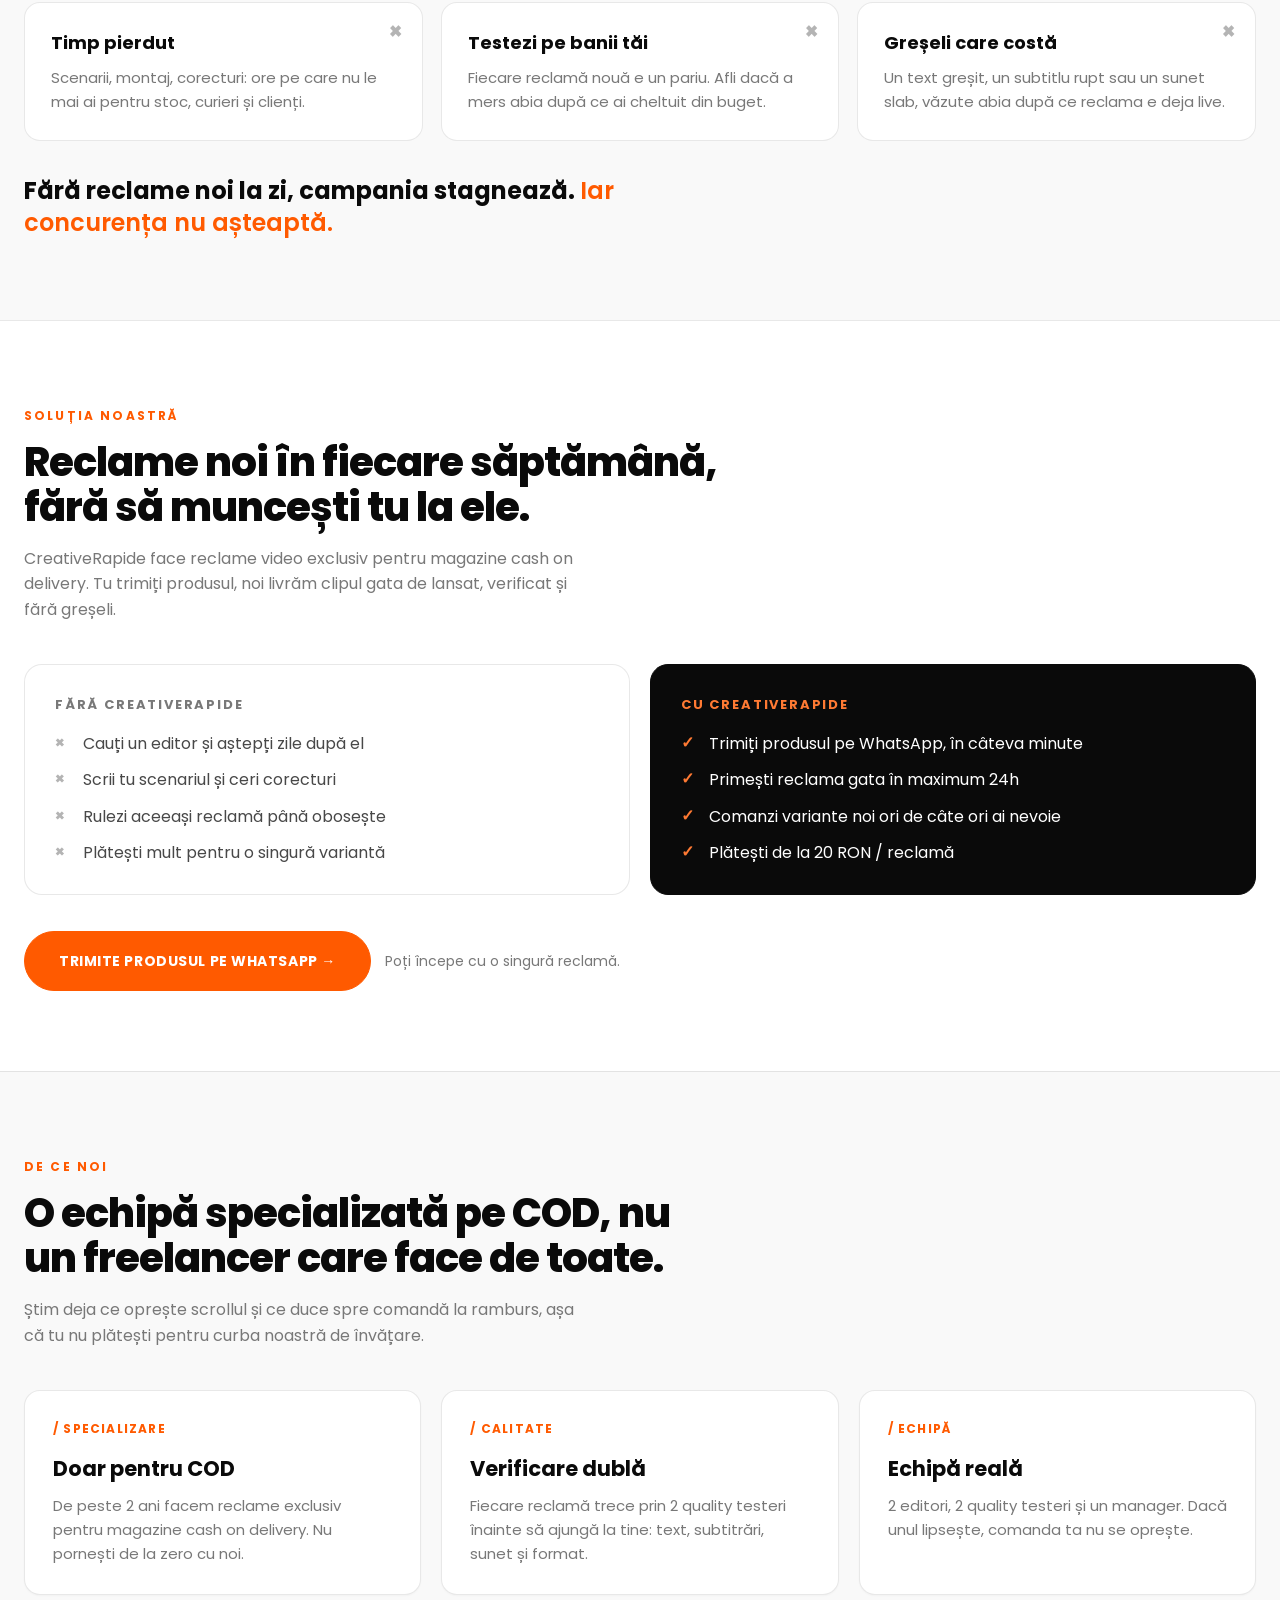
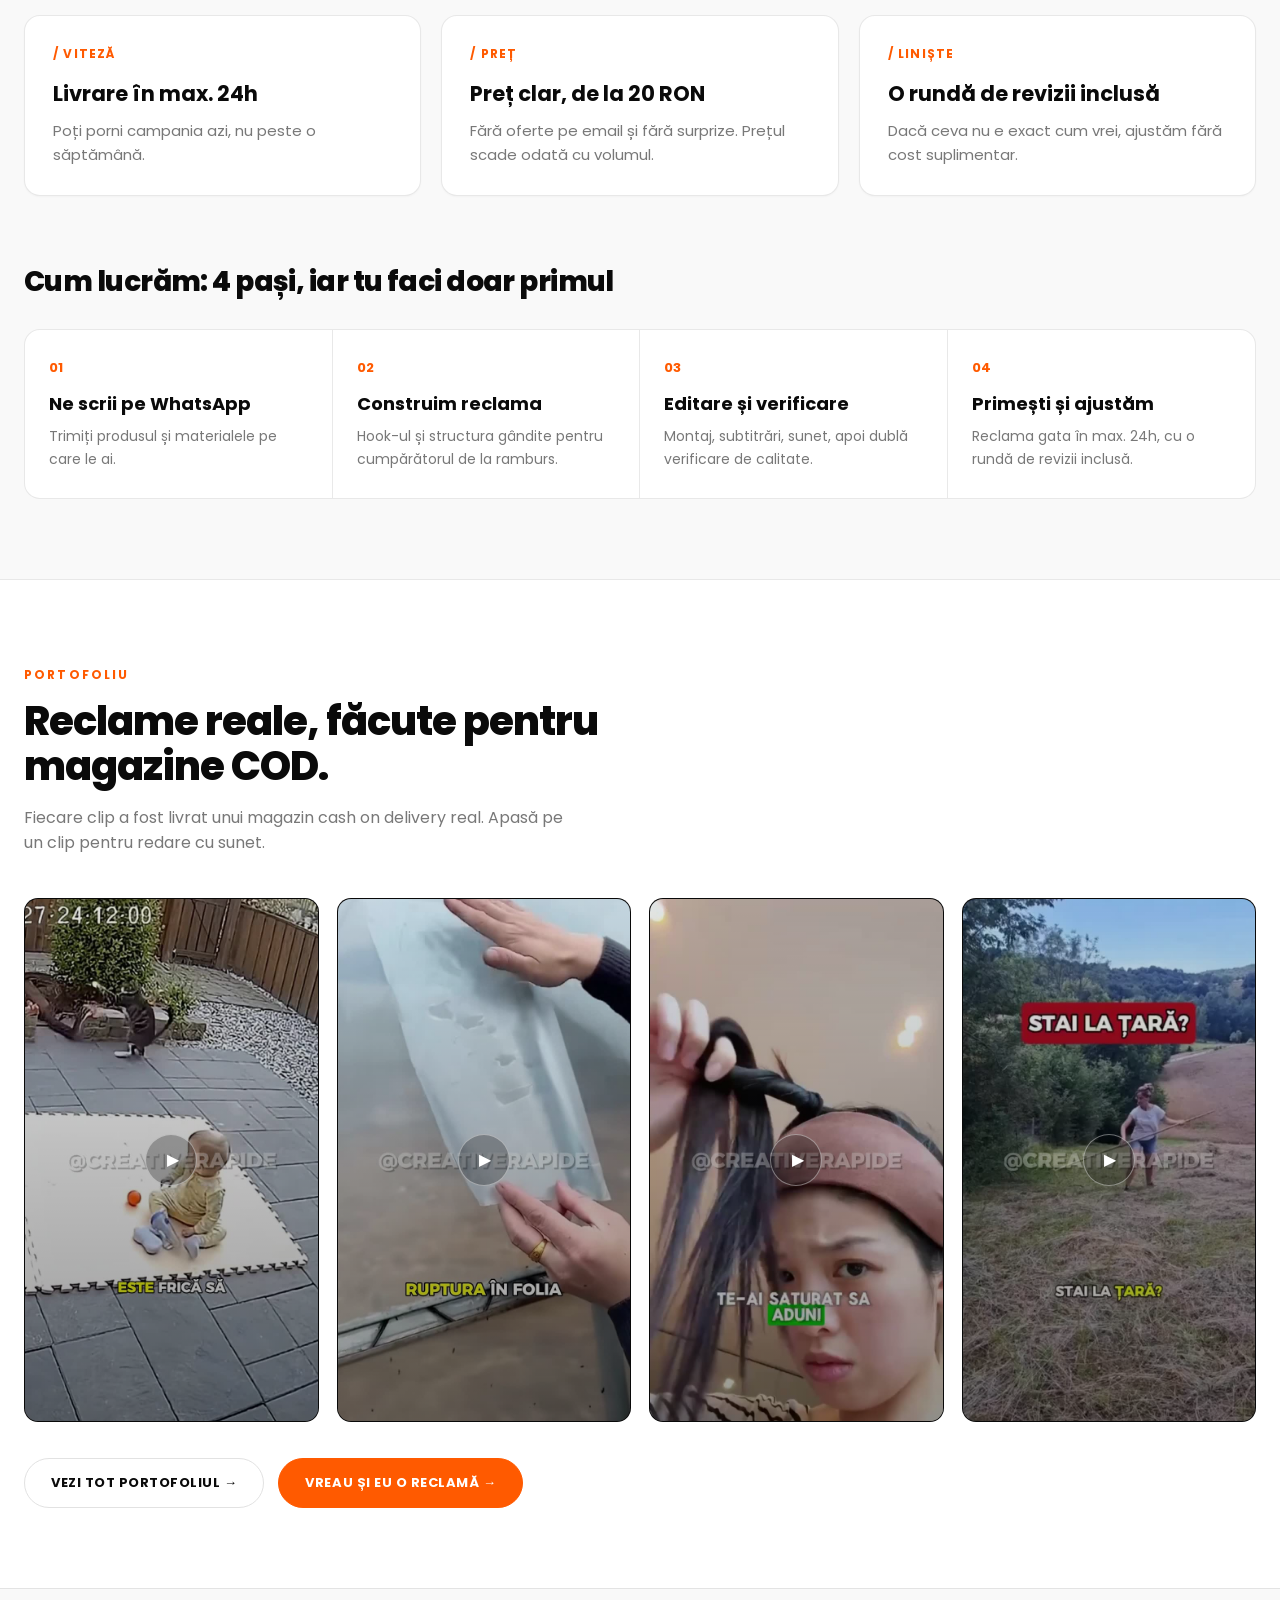
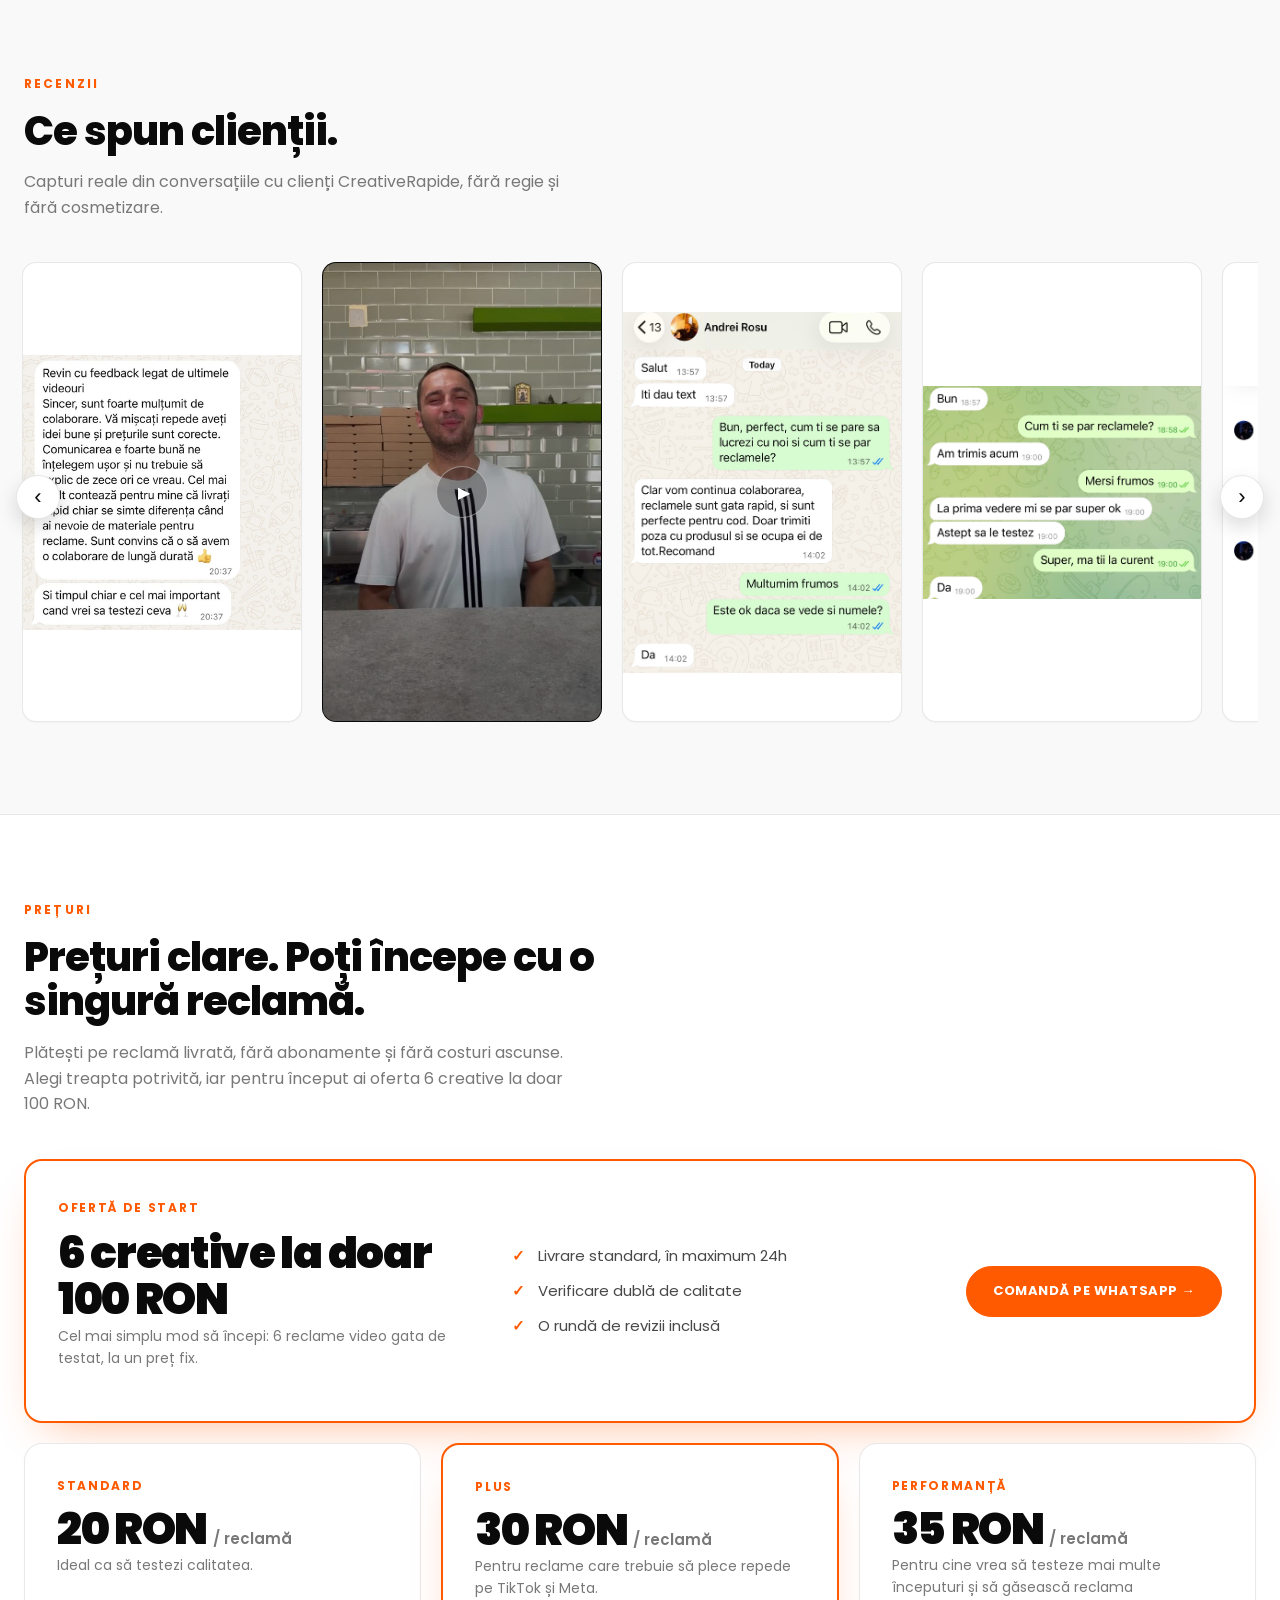
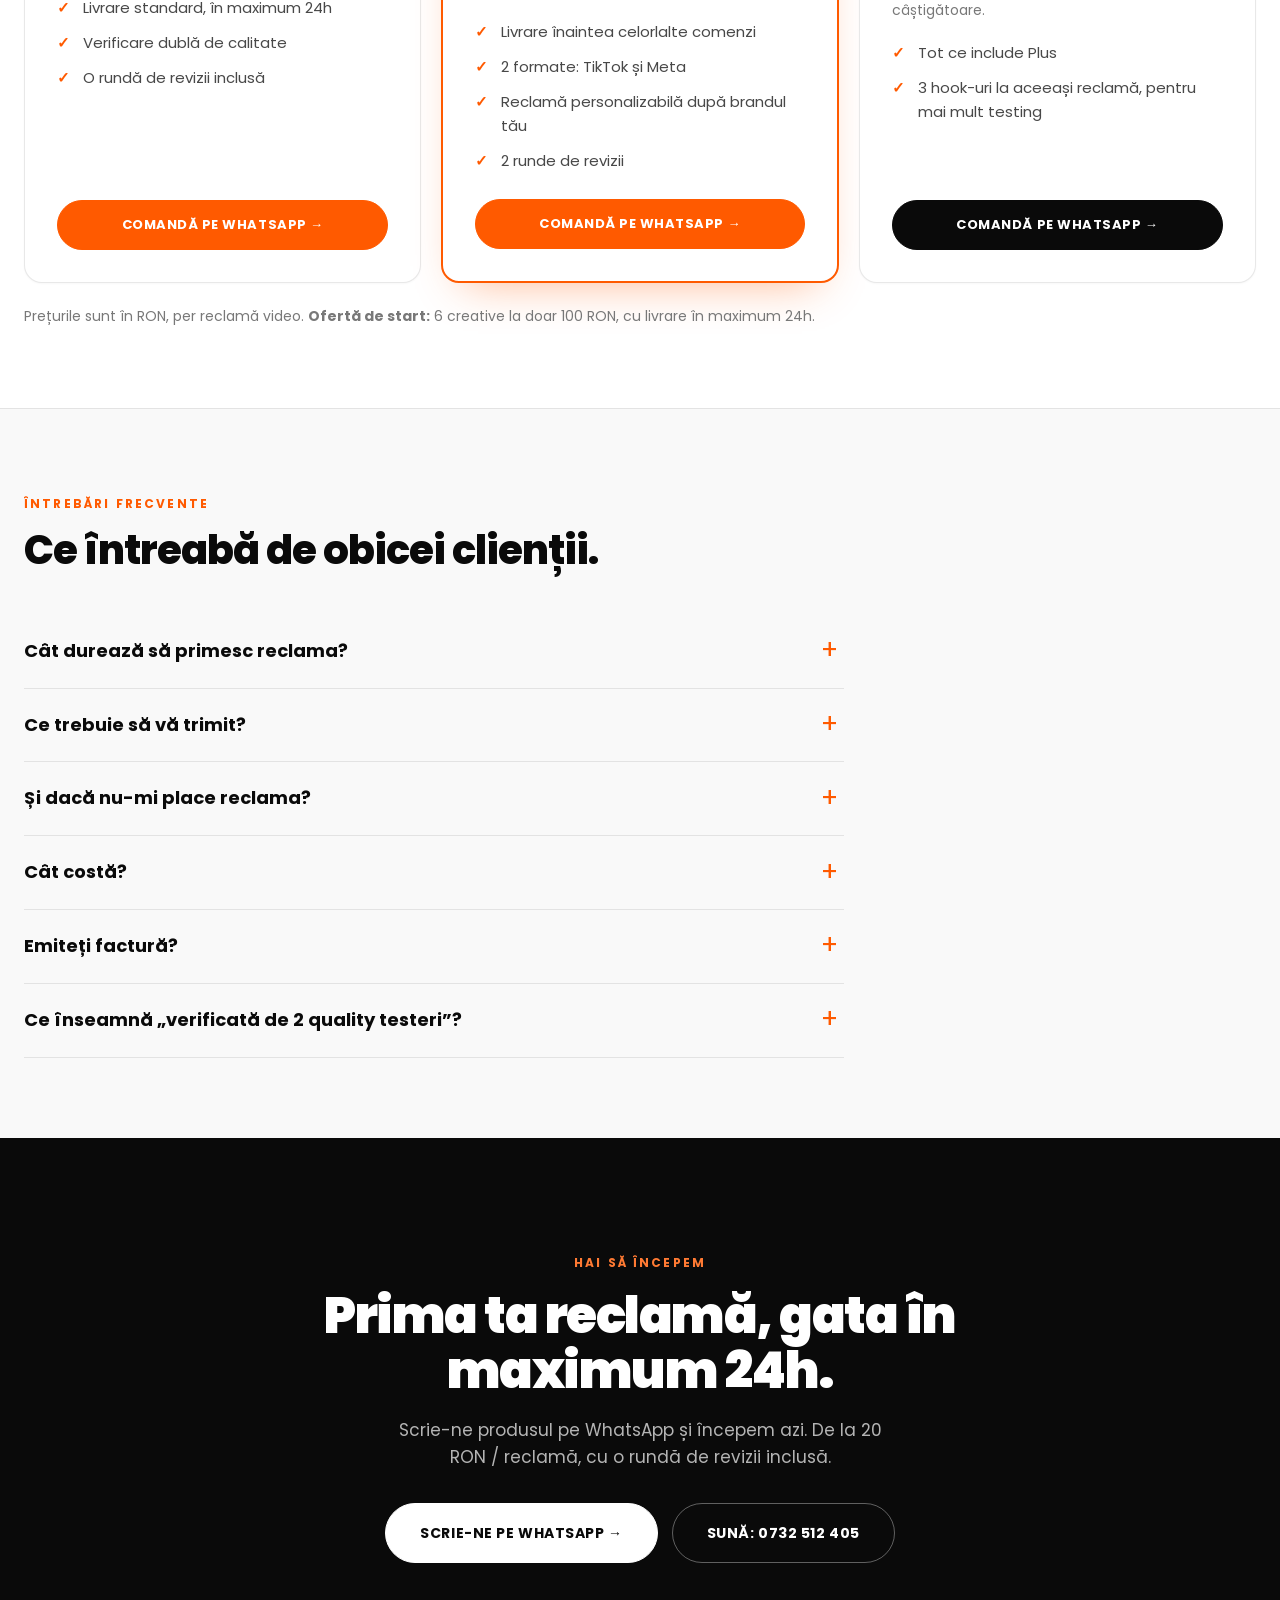
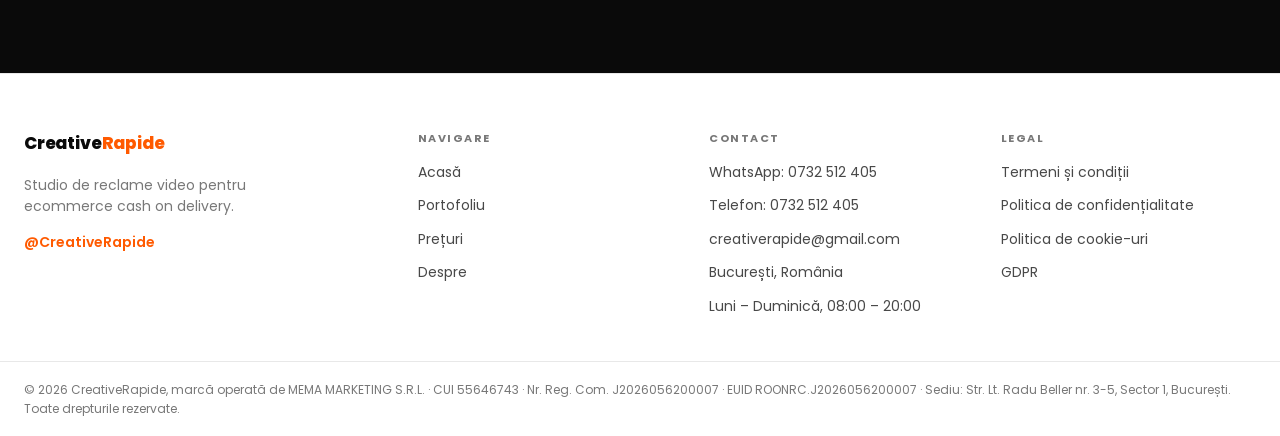
==== commit 6b2ae08a: "Telefon si mesaje: un singur numar, 0732 512 405 (WhatsApp Business) Co-Authored-By: Claude Sonnet 5" ====
--- a/index.html
+++ b/index.html
@@ -430,7 +430,7 @@
     <p>Scrie-ne produsul pe WhatsApp și începem azi. De la 20 RON / reclamă, cu o rundă de revizii inclusă.</p>
     <div class="hero-cta">
       <a class="btn btn-dark btn-lg" href="https://wa.me/40732512405?text=Salut!%20Vreau%20reclame%20video%20pentru%20magazinul%20meu." target="_blank" rel="noopener">Scrie-ne pe WhatsApp →</a>
-      <a class="btn btn-ghost btn-lg" href="tel:+40725876517">Sună: 0725 876 517</a>
+      <a class="btn btn-ghost btn-lg" href="tel:+40732512405">Sună: 0732 512 405</a>
     </div>
   </div>
 </section>
@@ -452,7 +452,7 @@
     <div class="footer-col">
       <span class="footer-h">Contact</span>
       <a href="https://wa.me/40732512405" target="_blank" rel="noopener">WhatsApp: 0732 512 405</a>
-      <a href="tel:+40725876517">0725 876 517</a>
+      <a href="tel:+40732512405">Telefon: 0732 512 405</a>
       <a href="mailto:creativerapide@gmail.com">creativerapide@gmail.com</a>
       <span class="footer-text">București, România</span>
       <span class="footer-text">Luni – Duminică, 08:00 – 20:00</span>
--- a/styles.css
+++ b/styles.css
@@ -246,6 +246,7 @@
 .grid{display:grid;grid-template-columns:repeat(4,1fr);gap:18px}
 @media(max-width:900px){.grid{grid-template-columns:repeat(3,1fr)}}
 @media(max-width:620px){.grid{grid-template-columns:repeat(2,1fr);gap:12px}}
+@media(min-width:901px){#gallery .card:nth-last-child(2):nth-child(4n+1){grid-column-start:2}}
 .card{
   position:relative;aspect-ratio:9/16;border-radius:14px;overflow:hidden;
   background:var(--ink);border:1px solid var(--line-soft);cursor:pointer;
